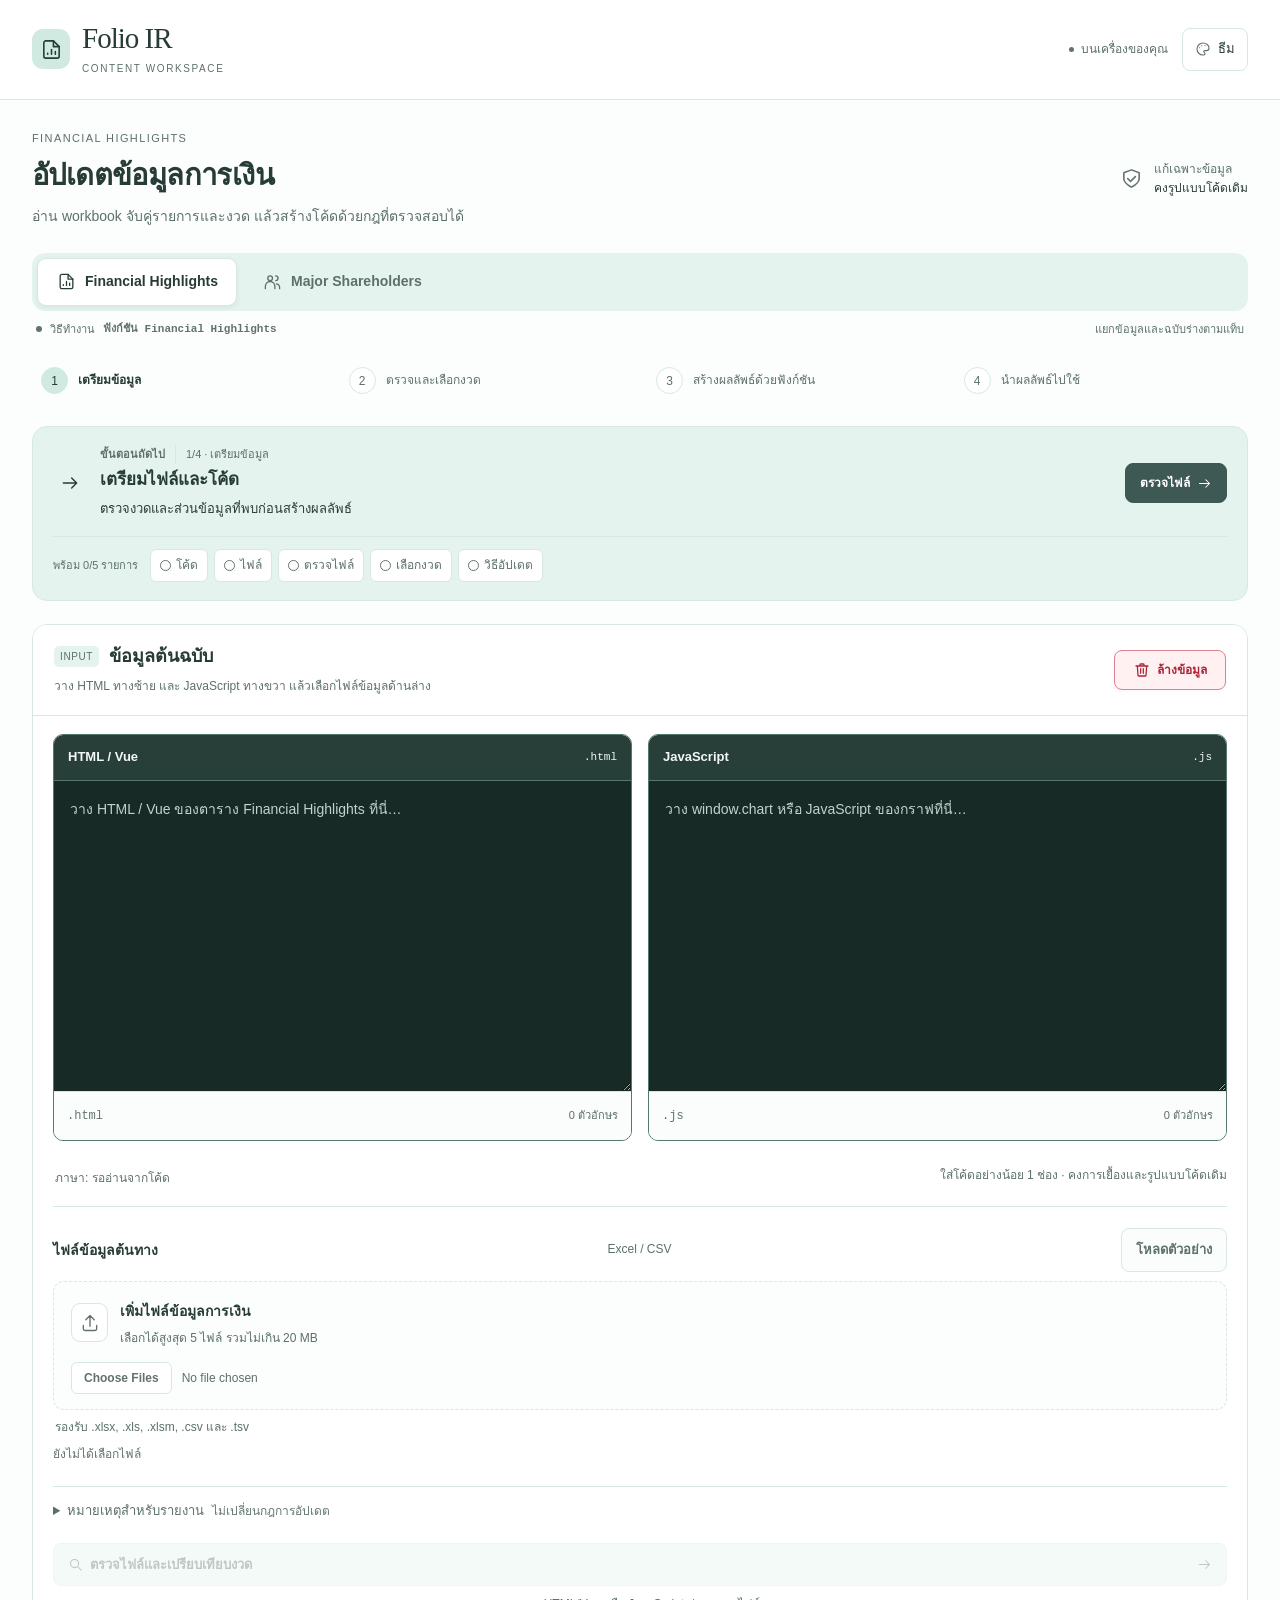
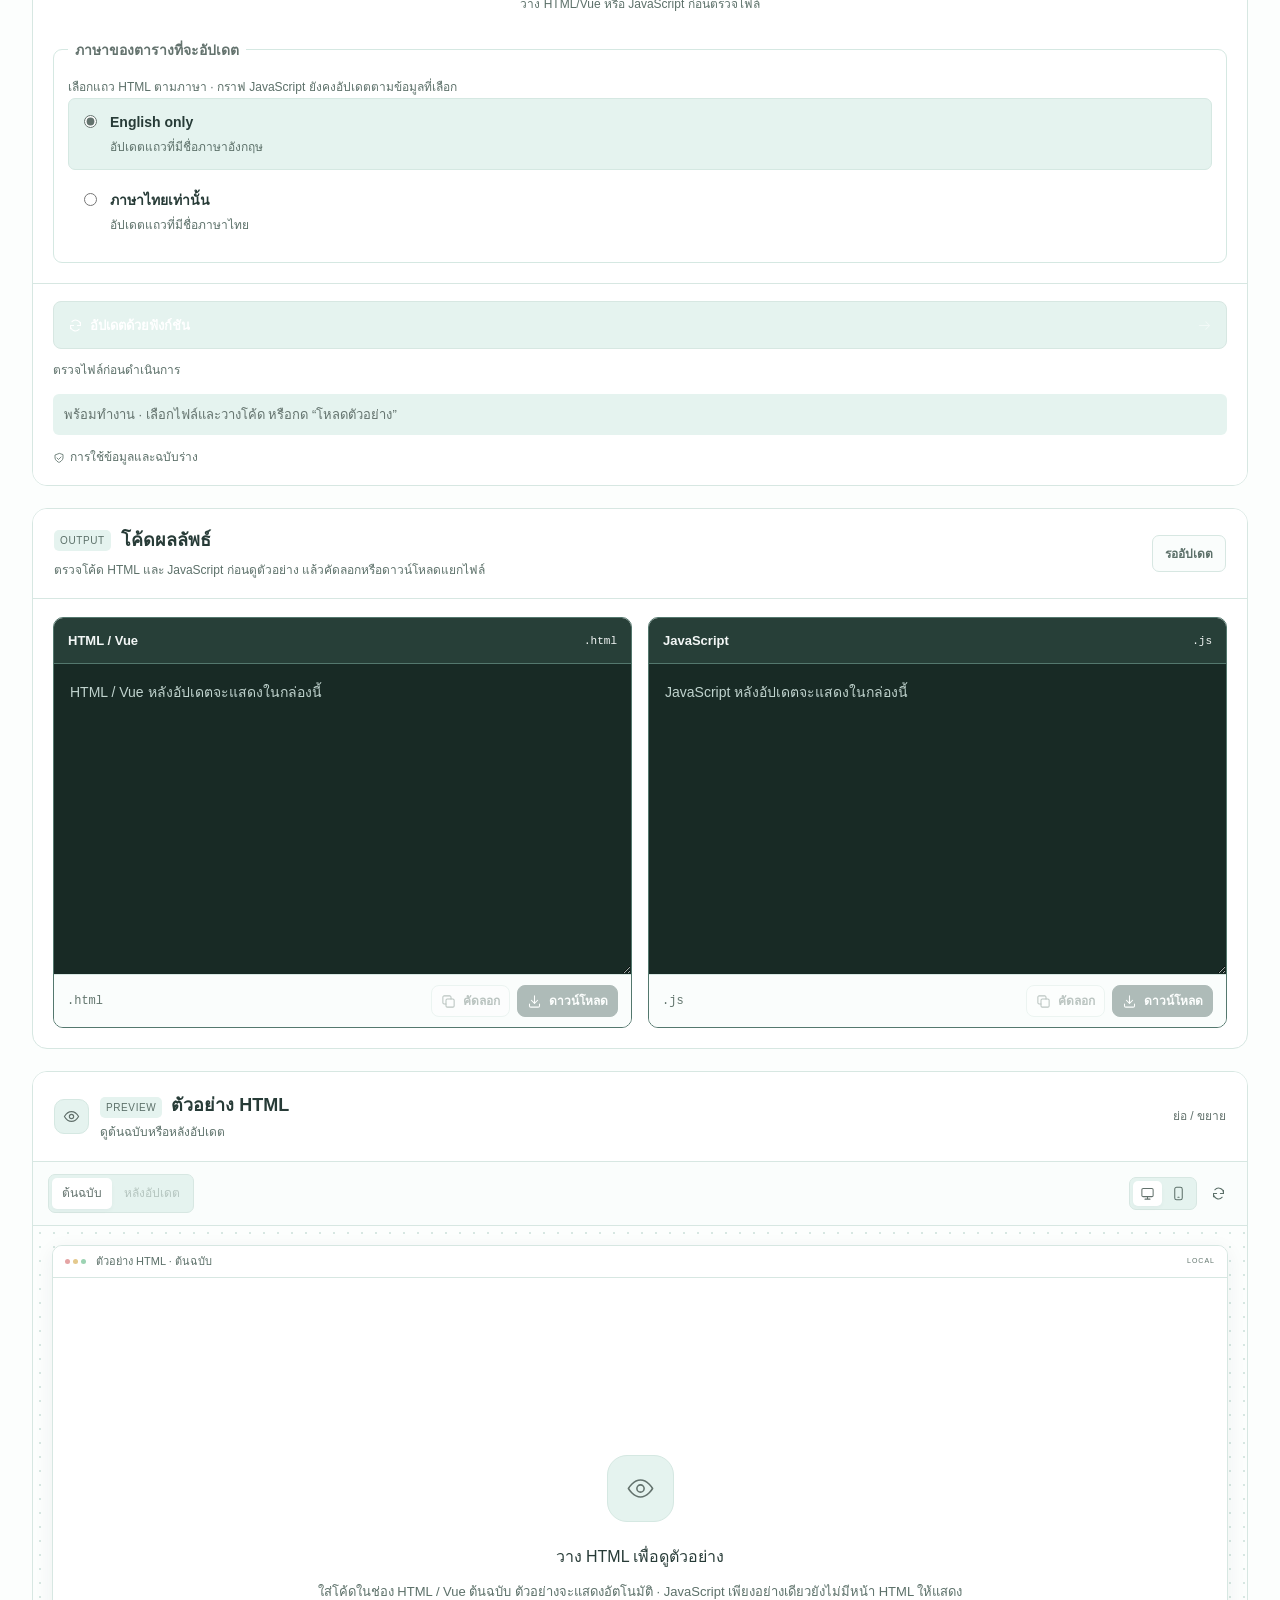
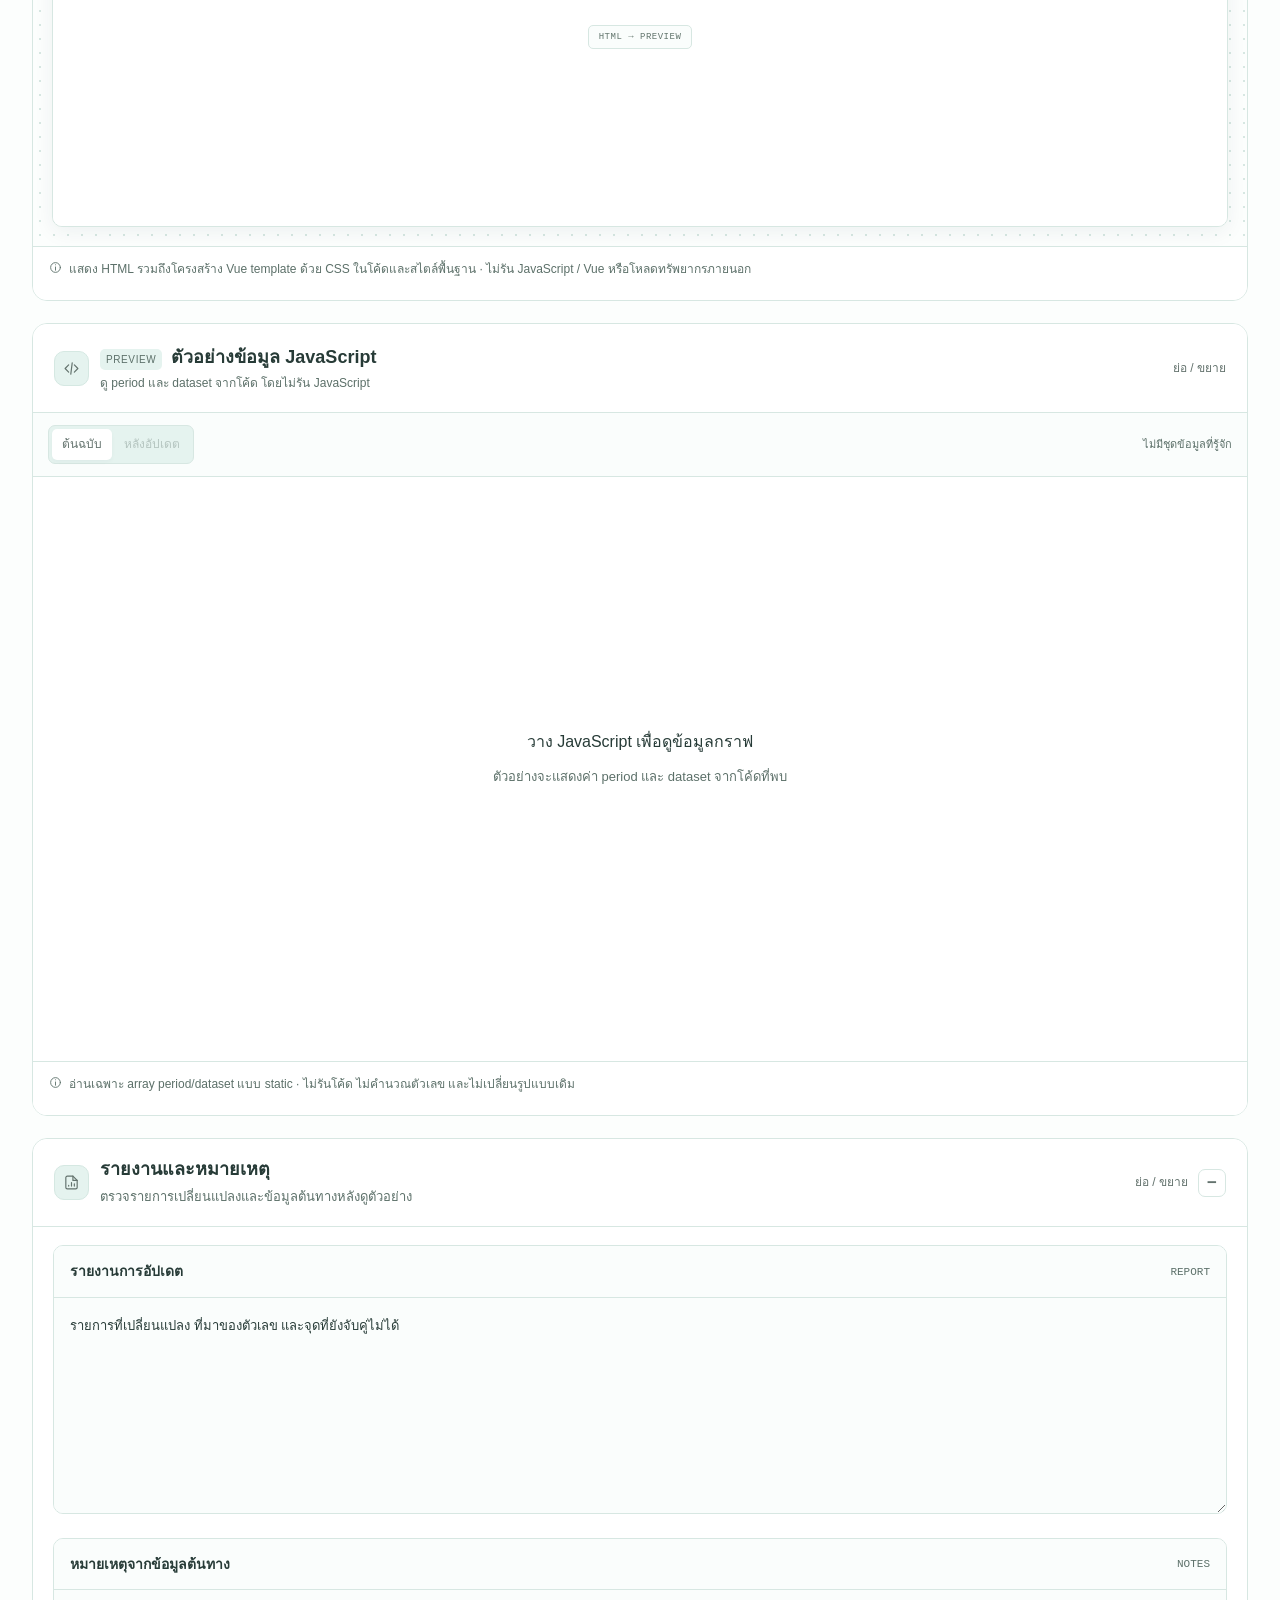
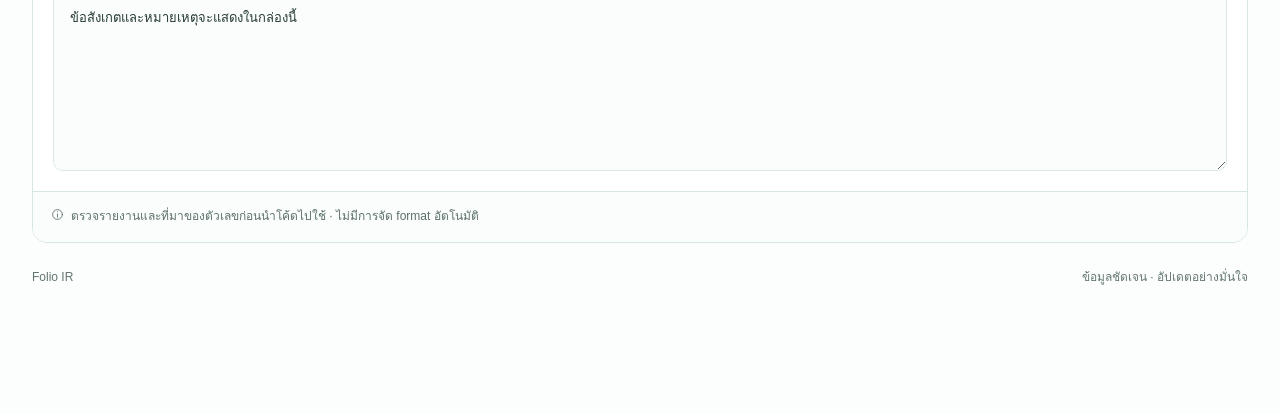
==== index.html @ 90f03eef "Replace major shareholder AI flow with browser functions" ====
<!doctype html>
<html lang="th" data-workflow="financial-highlights">
<head>
  <meta charset="utf-8">
  <meta name="viewport" content="width=device-width, initial-scale=1">
  <meta name="theme-color" content="#14283f">
  <meta name="description" content="อัปเดตตารางและกราฟ Financial Highlights จากไฟล์ข้อมูลต้นทาง">
  <title>Folio IR Web</title>
  <link rel="stylesheet" href="styles.css?v=result-status-4">
</head>
<body>
  <svg class="svg-library" xmlns="http://www.w3.org/2000/svg" aria-hidden="true"><defs>
    <symbol id="i-file" viewBox="0 0 24 24"><path d="M14 3H6a2 2 0 0 0-2 2v14a2 2 0 0 0 2 2h12a2 2 0 0 0 2-2V9Z"/><path d="M14 3v6h6M8 16v1m4-5v5m4-3v3"/></symbol>
    <symbol id="i-grid" viewBox="0 0 24 24"><rect x="3" y="3" width="7" height="7" rx="2"/><rect x="14" y="3" width="7" height="7" rx="2"/><rect x="3" y="14" width="7" height="7" rx="2"/><rect x="14" y="14" width="7" height="7" rx="2"/></symbol>
    <symbol id="i-upload" viewBox="0 0 24 24"><path d="M12 16V3m-5 5 5-5 5 5M4 15v4a2 2 0 0 0 2 2h12a2 2 0 0 0 2-2v-4"/></symbol>
    <symbol id="i-code" viewBox="0 0 24 24"><path d="m8 7-5 5 5 5m8-10 5 5-5 5m-3-13-2 16"/></symbol>
    <symbol id="i-arrow" viewBox="0 0 24 24"><path d="M4 12h16m-6-6 6 6-6 6"/></symbol>
    <symbol id="i-refresh" viewBox="0 0 24 24"><path d="M20 7v5h-5M4 17v-5h5"/><path d="M6.1 6.1A8 8 0 0 1 20 12M4 12a8 8 0 0 0 13.9 5.9"/></symbol>
    <symbol id="i-check" viewBox="0 0 24 24"><path d="m5 12 4 4L19 6"/></symbol>
    <symbol id="i-copy" viewBox="0 0 24 24"><rect x="8" y="8" width="13" height="13" rx="2"/><path d="M16 8V5a2 2 0 0 0-2-2H5a2 2 0 0 0-2 2v9a2 2 0 0 0 2 2h3"/></symbol>
    <symbol id="i-download" viewBox="0 0 24 24"><path d="M12 3v12m-5-5 5 5 5-5M4 16v3a2 2 0 0 0 2 2h12a2 2 0 0 0 2-2v-3"/></symbol>
    <symbol id="i-shield" viewBox="0 0 24 24"><path d="M12 3 4 6v6c0 5 8 9 8 9s8-4 8-9V6Z"/><path d="m8 12 3 3 5-5"/></symbol>
    <symbol id="i-search" viewBox="0 0 24 24"><circle cx="10.5" cy="10.5" r="6.5"/><path d="m16 16 5 5"/></symbol>
    <symbol id="i-info" viewBox="0 0 24 24"><circle cx="12" cy="12" r="9"/><path d="M12 11v6m0-10v.1"/></symbol>
  <symbol id="i-eye" viewBox="0 0 24 24"><path d="M2 12s4-7 10-7 10 7 10 7-4 7-10 7S2 12 2 12Z"/><circle cx="12" cy="12" r="3"/></symbol><symbol id="i-palette" viewBox="0 0 24 24"><path d="M12 3a9 9 0 1 0 0 18h1a2 2 0 0 0 1-3.7 1.5 1.5 0 0 1 1-2.8h2a4 4 0 0 0 4-4C21 6.4 17 3 12 3Z"/><path d="M7 10h.01M10 7h.01M15 7h.01"/></symbol><symbol id="i-monitor" viewBox="0 0 24 24"><rect x="3" y="4" width="18" height="13" rx="2"/><path d="M8 21h8m-4-4v4"/></symbol><symbol id="i-phone" viewBox="0 0 24 24"><rect x="6" y="2" width="12" height="20" rx="3"/><path d="M11 18h2"/></symbol><symbol id="i-trash" viewBox="0 0 24 24"><path d="M3 6h18M9 6V4a1 1 0 0 1 1-1h4a1 1 0 0 1 1 1v2M5 6l1 14a1 1 0 0 0 1 1h10a1 1 0 0 0 1-1l1-14M10 10v7m4-7v7"/></symbol><symbol id="i-shareholders" viewBox="0 0 24 24"><circle cx="9" cy="8" r="3"/><path d="M3 21v-3a6 6 0 0 1 12 0v3M16 5a3 3 0 0 1 0 6M17 15a5 5 0 0 1 4 5v1"/></symbol></defs></svg>
  <div class="app-shell">

    <div class="main-shell">
      <header class="topbar"><div class="topbar-start"><a class="folio-wordmark" href="#workspace"><span class="studio-brand-icon"><svg class="icon"><use href="#i-file"/></svg></span><span>Folio IR<small>CONTENT WORKSPACE</small></span></a><div class="breadcrumb">พื้นที่ทำงาน<svg class="icon"><use href="#i-arrow"/></svg><strong id="workspace-name">Financial Highlights</strong></div></div><div class="topbar-actions"><span class="workspace-badge"><span class="tiny-dot"></span>บนเครื่องของคุณ</span><details class="theme-menu" id="theme-menu">
  <summary><svg class="icon"><use href="#i-palette"/></svg><span>ธีม</span></summary>
  <div class="theme-popover" aria-label="ปรับหน้าตา Soft Studio">
    <div class="theme-heading"><div><strong>ปรับหน้าตา</strong><small>Soft Studio · เห็นผลทันที</small></div><button type="button" id="theme-close" aria-label="ปิดเมนูธีม">×</button></div>
    <div class="theme-settings-nav" role="tablist" aria-label="ส่วนการตั้งค่า">
      <button type="button" role="tab" id="theme-tab-screen" data-settings-tab="screen" aria-controls="theme-panel-screen" aria-selected="true">สีหน้าจอ</button>
      <button type="button" role="tab" id="theme-tab-code" data-settings-tab="code" aria-controls="theme-panel-code" aria-selected="false">ช่องโค้ด</button>
      <button type="button" role="tab" id="theme-tab-type" data-settings-tab="type" aria-controls="theme-panel-type" aria-selected="false">ตัวอักษร</button>
    </div>
    <section id="theme-panel-screen" role="tabpanel" aria-labelledby="theme-tab-screen" data-settings-panel="screen">
      <div class="theme-setting-label"><strong>ชุดสีพาสเทล</strong><span id="theme-current-color">มิ้นต์</span></div>
      <div class="theme-presets" role="group" aria-label="ชุดสีพาสเทล 12 แบบ">
        <button type="button" data-theme-preset="peach" aria-label="สีพีช" aria-pressed="false" style="--swatch:#efd5c6"><span></span><small>พีช</small></button>
        <button type="button" data-theme-preset="rose-pastel" aria-label="สีโรส" aria-pressed="false" style="--swatch:#efd3df"><span></span><small>โรส</small></button>
        <button type="button" data-theme-preset="mint" aria-label="สีมิ้นต์" aria-pressed="true" style="--swatch:#c6e5dc"><span></span><small>มิ้นต์</small></button>
        <button type="button" data-theme-preset="sky" aria-label="สีสกาย" aria-pressed="false" style="--swatch:#cde3f4"><span></span><small>สกาย</small></button>
        <button type="button" data-theme-preset="lavender" aria-label="สีลาเวนเดอร์" aria-pressed="false" style="--swatch:#dcd7f2"><span></span><small>ลาเวนเดอร์</small></button>
        <button type="button" data-theme-preset="sage" aria-label="สีเซจ" aria-pressed="false" style="--swatch:#dce5cb"><span></span><small>เซจ</small></button>
        <button type="button" data-theme-preset="butter" aria-label="สีบัตเตอร์" aria-pressed="false" style="--swatch:#f4e7b9"><span></span><small>บัตเตอร์</small></button>
        <button type="button" data-theme-preset="apricot" aria-label="สีแอปริคอต" aria-pressed="false" style="--swatch:#f5d8b9"><span></span><small>แอปริคอต</small></button>
        <button type="button" data-theme-preset="lilac" aria-label="สีไลแลค" aria-pressed="false" style="--swatch:#e6d3eb"><span></span><small>ไลแลค</small></button>
        <button type="button" data-theme-preset="aqua" aria-label="สีอควา" aria-pressed="false" style="--swatch:#c7e6e7"><span></span><small>อควา</small></button>
        <button type="button" data-theme-preset="sand" aria-label="สีแซนด์" aria-pressed="false" style="--swatch:#e7ddcb"><span></span><small>แซนด์</small></button>
        <button type="button" data-theme-preset="periwinkle" aria-label="สีเพอริวิงเคิล" aria-pressed="false" style="--swatch:#d2dbf5"><span></span><small>เพอริวิงเคิล</small></button>
      </div>
      <details class="theme-custom"><summary>กำหนดสีเอง</summary><label class="custom-color" for="theme-color"><span>เลือกสี<small id="theme-color-label">#C6E5DC</small></span><input id="theme-color" type="color" value="#c6e5dc"></label></details>
      <div class="theme-setting-label"><strong>ความสว่าง</strong></div><div class="appearance-options" role="group" aria-label="ความสว่างหน้าจอ"><button type="button" data-appearance="light" aria-pressed="true">สว่าง</button><button type="button" data-appearance="dark" aria-pressed="false">มืด</button><button type="button" data-appearance="system" aria-pressed="false">ตามเครื่อง</button></div>
      <label class="theme-setting-label" for="theme-intensity"><strong>ความเข้มสี</strong><output id="theme-intensity-value">50%</output></label><input id="theme-intensity" class="theme-range" type="range" min="0" max="100" step="5" value="50"><div class="theme-range-labels"><span>นุ่มนวล</span><span>ชัดเจน</span></div>
      <label class="theme-toggle"><span><strong>แยกสีแต่ละแท็บ</strong><small>Financial Highlights / Major Shareholders</small></span><input id="theme-separate" type="checkbox"></label>
    </section>
    <section id="theme-panel-code" role="tabpanel" aria-labelledby="theme-tab-code" data-settings-panel="code" hidden>
      <div class="theme-setting-label"><strong>พื้นอ่านโค้ด</strong></div><div class="appearance-options" role="group" aria-label="พื้นอ่านโค้ด"><button type="button" data-editor-appearance="ink" aria-pressed="true">โทนเข้ม</button><button type="button" data-editor-appearance="paper" aria-pressed="false">โทนอ่อน</button></div>
      <label class="theme-toggle"><span><strong>ใช้สีเดียวกับธีมหน้าจอ</strong><small>พื้น หัวกล่อง และตัวอักษรโค้ด</small></span><input id="theme-follow-color" type="checkbox" checked></label>
      <div class="theme-setting-label"><strong>ตัวอย่างช่องโค้ด</strong></div><pre class="theme-code-sample"><span class="theme-code-tag">&lt;section</span> class=<span class="theme-code-string">"section"</span><span class="theme-code-tag">&gt;</span>
  ข้อมูลที่ต้องการอัปเดต
<span class="theme-code-tag">&lt;/section&gt;</span></pre><p class="theme-hint">สีเปลี่ยนตามธีม โดยคงโค้ดและการเยื้องเดิม</p>
    </section>
    <section id="theme-panel-type" role="tabpanel" aria-labelledby="theme-tab-type" data-settings-panel="type" hidden>
      <label class="theme-setting-label" for="theme-ui-size"><strong>ข้อความทั่วไป</strong><output id="theme-ui-size-value">16 px</output></label><input id="theme-ui-size" class="theme-range" type="range" min="14" max="20" value="16" step="1"><p class="theme-text-sample">ข้อมูลชัดเจน อ่านสบาย</p>
      <label class="theme-setting-label" for="theme-code-size"><strong>ตัวอักษรโค้ด</strong><output id="theme-code-size-value">14 px</output></label><input id="theme-code-size" class="theme-range" type="range" min="12" max="20" value="14" step="1"><pre class="theme-code-sample">window.chart = {
  majorShareholders: {}
};</pre><p class="theme-hint">แยกขนาดตัวอักษรของหน้าจอกับช่องโค้ด</p>
    </section>
    <div class="theme-settings-footer"><span><svg class="icon"><use href="#i-check"/></svg>จดจำการตั้งค่า</span><button type="button" id="theme-reset">คืนค่าเริ่มต้น</button></div>
  </div>
</details></div></header>
      <main id="workspace">
        <section class="hero"><div><div class="eyebrow" id="hero-eyebrow">FINANCIAL HIGHLIGHTS</div><h1><span id="hero-title">อัปเดตข้อมูลการเงิน</span><span class="title-dot">.</span></h1><p id="hero-description">เปลี่ยนไฟล์ข้อมูลให้เป็นตารางและกราฟที่อัปเดต พร้อมตรวจสอบที่มาได้</p></div><div class="hero-note"><svg class="icon"><use href="#i-shield"/></svg><span>แก้เฉพาะข้อมูล<strong>คงรูปแบบโค้ดเดิม</strong></span></div></section>
        <div class="workspace-switcher"><div class="workspace-tabs" role="tablist" aria-label="ประเภทงานอัปเดต"><button type="button" role="tab" id="tab-financial" data-workflow-tab="financial-highlights" aria-controls="workspace-panel" aria-selected="true"><span class="tab-symbol"><svg class="icon"><use href="#i-file"/></svg></span><span><strong>Financial Highlights</strong><small>ตารางและกราฟข้อมูลการเงิน</small></span><span class="tab-indicator"></span></button><button type="button" role="tab" id="tab-shareholders" data-workflow-tab="major-shareholders" aria-controls="workspace-panel" aria-selected="false" tabindex="-1"><span class="tab-symbol"><svg class="icon"><use href="#i-shareholders"/></svg></span><span><strong>Major Shareholders</strong><small>ภาพรวม รายชื่อ และกราฟผู้ถือหุ้น</small></span><span class="tab-indicator"></span></button></div><div class="workspace-context"><span><span class="tiny-dot"></span>วิธีทำงาน <strong id="active-skill">ฟังก์ชันในเบราว์เซอร์</strong></span><span>แยกข้อมูลและฉบับร่างตามแท็บ</span></div><p id="tab-lock-help" class="hint" hidden>รอให้การตรวจไฟล์หรืองานอัปเดตเสร็จก่อนสลับแท็บ</p></div>
        <div id="workspace-panel" role="tabpanel" aria-labelledby="tab-financial">
        <ol class="steps" aria-label="ขั้นตอน"><li class="active" data-step="1" aria-current="step"><button type="button" class="step-button" data-step-jump="1" data-rail-label="เตรียม" aria-label="เตรียมข้อมูล"><span class="step-number">1</span><span><strong>เตรียมข้อมูล</strong><small>ไฟล์ต้นทางและโค้ดเดิม</small></span></button></li><li data-step="2"><button type="button" class="step-button" data-step-jump="2" data-rail-label="ตรวจ" aria-label="ตรวจไฟล์และเลือกข้อมูล"><span class="step-number">2</span><span><strong id="step-inspect-title">ตรวจและเลือกงวด</strong><small id="step-inspect-detail">กำหนดข้อมูลที่จะแสดง</small></span></button></li><li data-step="3"><button type="button" class="step-button" data-step-jump="3" data-rail-label="อัปเดต" aria-label="สร้างผลลัพธ์ด้วยฟังก์ชัน"><span class="step-number">3</span><span><strong>สร้างผลลัพธ์ด้วยฟังก์ชัน</strong><small id="step-update-detail">เลือกเพิ่มหรือแทนที่</small></span></button></li><li data-step="4"><button type="button" class="step-button" data-step-jump="4" data-rail-label="ส่งออก" aria-label="ตรวจทานและส่งออก"><span class="step-number">4</span><span><strong>นำผลลัพธ์ไปใช้</strong><small>ตรวจทานและส่งออก</small></span></button></li></ol>
        <section class="workflow-guide" id="workflow-guide" aria-labelledby="guide-title" data-kind="normal"><div class="guide-main"><span class="guide-symbol"><svg class="icon"><use id="guide-symbol-use" href="#i-arrow"/></svg></span><div class="guide-copy"><div class="guide-eyebrow">ขั้นตอนถัดไป<span id="guide-phase">เตรียมข้อมูล</span></div><h2 id="guide-title" aria-live="polite" aria-atomic="true">กำลังเตรียมพื้นที่ทำงาน…</h2><p id="guide-detail">ตรวจการเชื่อมต่อและข้อมูลที่คุณเตรียมไว้</p></div><div class="guide-actions"><button type="button" class="btn primary" id="guide-action" disabled><span data-action-text>กำลังตรวจสอบ…</span><svg class="icon"><use href="#i-arrow"/></svg></button><button type="button" class="btn secondary" id="guide-secondary" hidden></button></div></div><div class="guide-readiness"><span id="guide-ready-count">รายการที่ต้องเตรียม</span><div class="guide-checks" aria-label="ความพร้อมของงาน"><button type="button" data-guide-check="code"><span class="check-indicator"></span><span data-check-text>โค้ด</span></button><button type="button" data-guide-check="files"><span class="check-indicator"></span><span data-check-text>ไฟล์</span></button><button type="button" data-guide-check="inspection"><span class="check-indicator"></span><span data-check-text>ตรวจไฟล์</span></button><button type="button" data-guide-check="periods"><span class="check-indicator"></span><span data-check-text>เลือกงวด</span></button><button type="button" data-guide-check="mode"><span class="check-indicator"></span><span data-check-text>วิธีอัปเดต</span></button></div></div><p id="guide-feedback" class="guide-feedback" role="status" hidden></p></section>
        <div class="layout">
          <section class="card input-card" aria-labelledby="input-title"><div class="card-head"><div class="card-heading"><span class="section-icon"><svg class="icon"><use href="#i-upload"/></svg></span><div><span class="section-kicker">INPUT</span><h2 id="input-title">ข้อมูลต้นฉบับ</h2><p>วาง HTML ทางซ้าย และ JavaScript ทางขวา แล้วเลือกไฟล์ข้อมูลด้านล่าง</p></div></div><button type="button" class="btn danger-button" id="clear" title="ล้างโค้ด ไฟล์ที่เลือก และผลลัพธ์ในหน้านี้"><svg class="icon"><use href="#i-trash"/></svg>ล้างข้อมูล</button></div><div class="card-body">
            <div class="source-editors code-pair">
            <section class="field code-field output-box source-code-box" aria-labelledby="html-input-title"><div class="output-box-heading"><label for="html-code" id="html-input-title">HTML / Vue</label><span>.html</span></div><div class="editor-box"><textarea id="html-code" aria-label="HTML / Vue ต้นฉบับ" spellcheck="false" wrap="off" placeholder="วาง HTML / Vue ของตาราง Financial Highlights ที่นี่…"></textarea><div class="editor-footer"><span class="output-format">.html</span><span><span id="html-char-count">0</span> ตัวอักษร</span></div></div></section>
            <section class="field code-field output-box source-code-box" aria-labelledby="js-input-title"><div class="output-box-heading"><label for="javascript-code" id="js-input-title">JavaScript</label><span>.js</span></div><div class="editor-box"><textarea id="javascript-code" aria-label="JavaScript ต้นฉบับ" spellcheck="false" wrap="off" placeholder="วาง window.chart หรือ JavaScript ของกราฟที่นี่…"></textarea><div class="editor-footer"><span class="output-format">.js</span><span><span id="javascript-char-count">0</span> ตัวอักษร</span></div></div></section>
            </div><div class="source-language-summary"><span class="hint language-hint" id="language-detected" role="status" aria-live="polite">ภาษา: รออ่านจากโค้ด</span><span class="hint">ใส่โค้ดอย่างน้อย 1 ช่อง · คงการเยื้องและรูปแบบโค้ดเดิม</span></div>
            <div class="field" id="source-files-field"><div class="field-heading"><label for="files">ไฟล์ข้อมูลต้นทาง</label><span class="field-tag">Excel / CSV</span></div><div class="upload"><div class="upload-title"><span class="upload-icon"><svg class="icon"><use href="#i-upload"/></svg></span><div><strong id="upload-title">เพิ่มไฟล์ข้อมูลการเงิน</strong><span class="hint">เลือกได้สูงสุด 5 ไฟล์ รวมไม่เกิน 20 MB</span></div></div><input id="files" type="file" multiple accept=".xlsx,.xls,.xlsm,.csv,.tsv"><div id="file-list" class="file-list" aria-live="polite"></div></div><span class="hint file-types">รองรับ .xlsx, .xls, .xlsm, .csv และ .tsv</span><span id="files-feedback" class="hint files-feedback" role="status"></span></div>
            <details class="optional-field"><summary>หมายเหตุสำหรับรายงาน<span>ไม่เปลี่ยนกฎการอัปเดต</span></summary><label class="sr-only" for="request">รายละเอียดเพิ่มเติม</label><textarea id="request" rows="2" maxlength="4000" placeholder="เช่น อัปเดตเฉพาะตาราง หรือใช้ข้อมูลไตรมาสล่าสุด"></textarea></details>
            <section class="shareholder-scope" id="shareholder-scope" aria-label="ส่วนข้อมูลผู้ถือหุ้น" hidden><div><strong>ข้อมูลที่ตรวจจากไฟล์</strong><span>อัปเดตเฉพาะส่วนที่มีในโค้ด โดยใช้แหล่งข้อมูลตามสกิล</span></div><ol><li><b>01</b><span><strong>Overview</strong><small>วันที่ สิทธิ และภาพรวม</small></span></li><li><b>02</b><span><strong>Free float</strong><small>ผู้ถือหุ้นรายย่อย</small></span></li><li><b>03</b><span><strong>Graph</strong><small>ข้อมูลกราฟจากไฟล์</small></span></li><li><b>04</b><span><strong>Shareholder list</strong><small>รายชื่อในตาราง</small></span></li></ol><p>รักษา EN / TH, scrollspy-item และสีกราฟเดิม · ตรวจยอดกราฟรวม 100% และรายงานค่าที่ไม่ตรง</p></section>
            <div class="inspect-section" id="inspect-section"><button class="btn inspect-button" id="inspect-files" disabled><svg class="icon"><use href="#i-search"/></svg><span id="inspect-button-label">ตรวจไฟล์และเปรียบเทียบงวด</span><svg class="icon button-arrow"><use href="#i-arrow"/></svg></button><span class="hint inspect-hint" id="inspect-help">ตรวจข้อมูลในเครื่องก่อนเลือกงวดที่ต้องการแสดง</span><div id="inspection-report" class="inspection" aria-live="polite" hidden></div></div>
            <fieldset class="mode-field" id="display-selection" disabled hidden><legend>เลือกงวดและจัดลำดับผลลัพธ์</legend><span class="hint">กดงวดด้านบนเพื่อเพิ่มลงรายการด้านล่าง แล้วจัดลำดับตามต้องการ ลำดับด้านล่างจะใช้กับทั้งตารางและกราฟเมื่อกดอัปเดต</span><div class="period-actions"><button type="button" class="btn secondary" id="add-all-periods">เพิ่มทุกงวด ↓</button><button type="button" class="btn secondary" id="add-source-periods">เพิ่มงวดในไฟล์ ↓</button><button type="button" class="btn secondary" id="add-existing-periods">เพิ่มงวดในโค้ดเดิม ↓</button></div><section class="period-picker-section" aria-labelledby="period-options-label"><strong id="period-options-label">งวดที่เลือกเพิ่มได้</strong><div class="period-options" id="period-options"></div></section><section class="period-selected-section" aria-labelledby="period-selected-label"><div class="period-selected-heading"><strong id="period-selected-label">ลำดับงวดในผลลัพธ์</strong><button type="button" class="btn secondary" id="clear-selected-periods" disabled>ล้างรายการ</button></div><ol class="period-selected" id="period-selected" aria-label="งวดที่เลือกเรียงตามลำดับผลลัพธ์"></ol><p id="period-empty">ยังไม่มีงวดในรายการด้านล่าง</p><p id="period-selection-summary" role="status" aria-live="polite"></p></section></fieldset>
            <fieldset class="mode-field" id="update-language" disabled><legend>ภาษาของตารางที่จะอัปเดต</legend><span class="hint">เลือกแถว HTML ตามภาษา · กราฟ JavaScript ยังคงอัปเดตตามข้อมูลที่เลือก</span><label class="mode-choice" for="language-en"><input type="radio" id="language-en" name="target-language" value="en" checked><span><strong>English only</strong><small>อัปเดตแถวที่มีชื่อภาษาอังกฤษ</small></span></label><label class="mode-choice" for="language-th"><input type="radio" id="language-th" name="target-language" value="th"><span><strong>ภาษาไทยเท่านั้น</strong><small>อัปเดตแถวที่มีชื่อภาษาไทย</small></span></label></fieldset>
            <fieldset class="mode-field" id="update-mode" disabled hidden><legend>วิธีอัปเดตข้อมูล</legend><label class="mode-choice" for="mode-add"><input type="radio" id="mode-add" name="update-mode" value="add"><span><strong>เพิ่มและอัปเดตข้อมูล</strong><small>เพิ่มงวดใหม่ และใช้ตัวเลขจากไฟล์ทับงวดที่เลือกซึ่งมีอยู่แล้ว</small></span></label><label class="mode-choice" for="mode-replace"><input type="radio" id="mode-replace" name="update-mode" value="replace"><span><strong>แทนที่ข้อมูลเดิม</strong><small>ใช้ตัวเลขจากไฟล์ในงวดที่เลือก และเก็บค่าของงวดที่มีเฉพาะในโค้ดเดิม</small></span></label></fieldset>
          </div><div class="input-footer"><div class="actions"><button class="btn primary run-button" id="run-update" disabled><svg class="icon"><use href="#i-refresh"/></svg>อัปเดตด้วยฟังก์ชัน<svg class="icon button-arrow"><use href="#i-arrow"/></svg></button><button class="btn secondary" id="cancel-update" hidden>ยกเลิกงาน</button></div><p id="run-help" class="run-help">เตรียมโค้ดและไฟล์ แล้วทำตามขั้นตอนถัดไป</p><div id="status" class="status" role="status" aria-live="polite"></div><details class="privacy"><summary><svg class="icon"><use href="#i-shield"/></svg>การใช้ข้อมูลและฉบับร่าง</summary><p>ไม่ใช้ AI หรือ API: workbook และโค้ดจะถูกอ่านและประมวลผลในเบราว์เซอร์นี้เท่านั้น โค้ดต้นฉบับจะเก็บเป็นฉบับร่างในเบราว์เซอร์ ส่วนไฟล์ข้อมูลต้องเลือกใหม่เมื่อเปิดหน้าอีกครั้ง</p></details></div></section>
          <section class="card result-card" aria-labelledby="result-title"><div class="card-head"><div class="card-heading"><span class="section-icon mint-icon"><svg class="icon"><use href="#i-code"/></svg></span><div><span class="section-kicker">OUTPUT</span><h2 id="result-title">โค้ดผลลัพธ์</h2><p>ตรวจโค้ด HTML และ JavaScript ก่อนดูตัวอย่าง แล้วคัดลอกหรือดาวน์โหลดแยกไฟล์</p></div></div><div class="result-status-actions" role="group" aria-label="สถานะการอัปเดต"><button type="button" class="result-badge" id="result-badge" data-state="empty" aria-live="polite" title="คลิกเพื่อดูรายงานการอัปเดต" disabled>รออัปเดต</button><button type="button" class="result-badge" id="result-error-badge" data-state="warning" aria-live="polite" title="คลิกเพื่อไปยังจุดที่พบ error" hidden disabled></button></div></div><div class="result-fields"><section class="output-box" aria-labelledby="html-result-label"><div class="output-box-heading"><label for="html-result" id="html-result-label">HTML / Vue</label><span>.html</span></div><textarea id="html-result" aria-label="HTML / Vue ที่อัปเดตแล้ว" class="result-code" readonly spellcheck="false" wrap="off" placeholder="HTML / Vue หลังอัปเดตจะแสดงในกล่องนี้"></textarea><div class="output-actions"><span class="output-format">.html</span><button class="btn secondary copy-result" data-target="html-result" disabled><svg class="icon"><use href="#i-copy"/></svg>คัดลอก</button><button class="btn primary download-result" data-target="html-result" data-name="updated-ir-page.html" disabled><svg class="icon"><use href="#i-download"/></svg>ดาวน์โหลด</button></div></section><section class="output-box" aria-labelledby="javascript-result-label"><div class="output-box-heading"><label for="javascript-result" id="javascript-result-label">JavaScript</label><span>.js</span></div><textarea id="javascript-result" aria-label="JavaScript ที่อัปเดตแล้ว" class="result-code" readonly spellcheck="false" wrap="off" placeholder="JavaScript หลังอัปเดตจะแสดงในกล่องนี้"></textarea><div class="output-actions"><span class="output-format">.js</span><button class="btn secondary copy-result" data-target="javascript-result" disabled><svg class="icon"><use href="#i-copy"/></svg>คัดลอก</button><button class="btn primary download-result" data-target="javascript-result" data-name="updated-ir-chart.js" disabled><svg class="icon"><use href="#i-download"/></svg>ดาวน์โหลด</button></div></section></div></section>
        <details class="card preview-card layout-wide" open><summary class="card-head"><span class="card-heading"><span class="section-icon mint-icon"><svg class="icon"><use href="#i-eye"/></svg></span><span class="preview-card-title"><span class="section-kicker">PREVIEW</span>ตัวอย่าง HTML<small>ดูต้นฉบับหรือหลังอัปเดต</small></span></span><span class="preview-disclosure">ย่อ / ขยาย</span></summary><div id="output-preview-panel"><div class="preview-toolbar"><div class="preview-source" role="group" aria-label="โค้ดที่ใช้แสดงตัวอย่าง"><button type="button" data-preview-source="original" aria-pressed="true">ต้นฉบับ</button><button type="button" data-preview-source="result" aria-pressed="false" disabled>หลังอัปเดต</button></div><div class="preview-tools"><div class="preview-size" role="group" aria-label="ขนาดหน้าจอตัวอย่าง"><button type="button" data-preview-width="desktop" aria-label="จอกว้าง" title="จอกว้าง" aria-pressed="true"><svg class="icon"><use href="#i-monitor"/></svg></button><button type="button" data-preview-width="mobile" aria-label="มือถือ 390 พิกเซล" title="มือถือ 390 พิกเซล" aria-pressed="false"><svg class="icon"><use href="#i-phone"/></svg></button></div><button type="button" class="preview-refresh" id="refresh-preview" aria-label="รีเฟรชตัวอย่าง" title="รีเฟรชตัวอย่าง"><svg class="icon"><use href="#i-refresh"/></svg></button></div></div><div class="preview-stage" id="preview-stage" data-width="desktop"><div class="preview-browser"><div class="preview-browser-bar"><span class="browser-dots"><i></i><i></i><i></i></span><span id="preview-document-name">ตัวอย่าง HTML · ต้นฉบับ</span><span class="preview-local">LOCAL</span></div><iframe id="html-preview" title="ตัวอย่าง HTML" sandbox="" referrerpolicy="no-referrer" hidden></iframe><div class="preview-empty" id="preview-empty"><span class="preview-empty-icon"><svg class="icon"><use href="#i-eye"/></svg></span><strong>เห็นหน้าตาเว็บก่อนนำไปใช้</strong><p>วาง HTML ในช่องโค้ดต้นฉบับ<br>ตัวอย่างจะแสดงที่นี่โดยอัตโนมัติ</p><span class="preview-empty-label">HTML → PREVIEW</span></div></div></div><div class="preview-caption"><svg class="icon"><use href="#i-info"/></svg><span>แสดง HTML รวมถึงโครงสร้าง Vue template ด้วย CSS ในโค้ดและสไตล์พื้นฐาน · ไม่รัน JavaScript / Vue หรือโหลดทรัพยากรภายนอก</span></div></div></details>
          <details class="card preview-card js-preview-card layout-wide" open><summary class="card-head"><span class="card-heading"><span class="section-icon mint-icon"><svg class="icon"><use href="#i-code"/></svg></span><span class="preview-card-title"><span class="section-kicker">PREVIEW</span>ตัวอย่างข้อมูล JavaScript<small>ดู period และ dataset จากโค้ด โดยไม่รัน JavaScript</small></span></span><span class="preview-disclosure">ย่อ / ขยาย</span></summary><div class="js-preview-panel"><div class="preview-toolbar"><div class="preview-source" role="group" aria-label="โค้ดที่ใช้แสดงตัวอย่าง JavaScript"><button type="button" data-js-preview-source="original" aria-pressed="true">ต้นฉบับ</button><button type="button" data-js-preview-source="result" aria-pressed="false" disabled>หลังอัปเดต</button></div><span id="js-preview-count" class="js-preview-count"></span></div><div id="js-preview-content" class="js-preview-content"><div class="preview-empty js-preview-empty"><strong>วาง JavaScript เพื่อดูข้อมูลกราฟ</strong><p>ตัวอย่างจะแสดงค่า period และ dataset จากโค้ดที่พบ</p></div></div><div class="preview-caption"><svg class="icon"><use href="#i-info"/></svg><span>อ่านเฉพาะ array period/dataset แบบ static · ไม่รันโค้ด ไม่คำนวณตัวเลข และไม่เปลี่ยนรูปแบบเดิม</span></div></div></details>
          <details class="card report-card layout-wide report-collapsible" aria-labelledby="report-section-title" open><summary class="card-head report-card-summary"><div class="card-heading"><span class="section-icon mint-icon"><svg class="icon"><use href="#i-file"/></svg></span><div><h2 id="report-section-title">รายงานและหมายเหตุ</h2><p>ตรวจรายการเปลี่ยนแปลงและข้อมูลต้นทางหลังดูตัวอย่าง</p></div></div><span class="report-disclosure-toggle"><span>ย่อ / ขยาย</span><span class="report-disclosure-symbol" aria-hidden="true"></span></span></summary><div class="result-fields"><section class="output-box" aria-labelledby="report-result-label"><div class="output-box-heading"><label for="report-result" id="report-result-label">รายงานการอัปเดต</label><span>REPORT</span></div><textarea id="report-result" class="result-code prose-result" readonly spellcheck="false" placeholder="รายการที่เปลี่ยนแปลง ที่มาของตัวเลข และจุดที่ยังจับคู่ไม่ได้"></textarea></section><section class="output-box" aria-labelledby="notes-result-label"><div class="output-box-heading"><label for="notes-result" id="notes-result-label">หมายเหตุจากข้อมูลต้นทาง</label><span>NOTES</span></div><textarea id="notes-result" class="result-code prose-result" readonly spellcheck="false" placeholder="ข้อสังเกตและหมายเหตุจะแสดงในกล่องนี้"></textarea></section></div><section id="code-issue-panel" class="code-issue-panel" hidden aria-labelledby="code-issue-title"><div class="code-issue-heading"><span class="code-issue-alert-icon" aria-hidden="true">!</span><div><h3 id="code-issue-title">พบจุดที่ต้องตรวจสอบ <span id="code-issue-count"></span></h3><p>เลือกไฟล์และรายการ เพื่อดูตำแหน่งที่ไฮไลต์ในโค้ด</p></div></div><div id="code-issue-tabs" class="code-issue-tabs" role="tablist" aria-label="ประเภทโค้ดที่ต้องตรวจ"></div><div id="code-issue-workspace" class="code-issue-workspace"><div id="code-issue-list" class="code-issue-list" role="list" aria-label="รายการที่จับคู่ไม่ได้"></div><section class="code-issue-editor" aria-label="ตำแหน่งโค้ดที่ต้องตรวจ"><div class="code-issue-editor-head"><strong id="code-issue-location">เลือกจุดที่ต้องตรวจ</strong><span id="code-issue-language" class="code-issue-file-badge"></span></div><p id="code-issue-message" class="code-issue-message" aria-live="polite"></p><pre id="code-issue-snippet" class="code-issue-snippet"><code></code></pre></section></div></section><div class="result-tip"><svg class="icon"><use href="#i-info"/></svg><span>ตรวจรายงานและที่มาของตัวเลขก่อนนำโค้ดไปใช้ · ไม่มีการจัด format อัตโนมัติ</span></div></details>
        </div><footer class="foot"><span>Folio IR</span><span>ข้อมูลชัดเจน · อัปเดตอย่างมั่นใจ</span></footer>
        </div>
      </main>
    </div>
  </div>
  <aside class="workflow-dock" id="workflow-dock" aria-label="ขั้นตอนถัดไป" hidden><div><small>ขั้นตอนถัดไป</small><strong id="dock-title">เตรียมข้อมูล</strong></div><button type="button" class="btn primary" id="dock-action"><span data-action-text>ดำเนินการต่อ</span><svg class="icon"><use href="#i-arrow"/></svg></button></aside>
  <script src="appearance.js" defer></script>
  <script src="preview.js?v=js-data-preview-1" defer></script>
  <script src="workspaces.js" defer></script>
  <script src="xlsx.full.min.js" defer></script>
  <script src="engine.js?v=major-shareholders-functions-1" defer></script>

  <script src="app.js?v=major-shareholders-functions-1" defer></script>
</body>
</html>
---- styles.css ----
:root {
  color-scheme:light; --ink:#182c42; --muted:#758694; --faint:#96a4af; --line:#e4eaf0;
  --paper:#f4f7fa; --surface:#fff; --surface-soft:#f8fafc; --surface-hover:#edf2f6;
  --brand:#14283f; --brand-hover:#203d57; --brand-ink:#fff; --accent:#208566;
  --accent-bright:#6de0bd; --accent-soft:#edf8f3; --accent-line:#cce8db; --sidebar:#14283f;
  --code-bg:#102236; --code-bar:#14283f; --shadow:0 8px 32px #1c354507;
  --mono:Consolas,"SFMono-Regular",monospace;
}
:root[data-appearance=dark] {
  color-scheme:dark; --ink:#e1e9f1; --muted:#97a9b9; --faint:#738697; --line:#2a3c4d;
  --paper:#101b29; --surface:#192839; --surface-soft:#1d2e40; --surface-hover:#263b50;
  --shadow:0 8px 30px #00000018;
}
*{box-sizing:border-box}html{scroll-behavior:smooth}body{margin:0;background:var(--paper);color:var(--ink);font:14px/1.65 "Segoe UI",Tahoma,sans-serif}button,input,textarea{font:inherit}button{cursor:pointer}a{color:inherit}button:disabled{cursor:not-allowed;opacity:.4}button,a,input,textarea,summary{outline-offset:4px}button:focus-visible,a:focus-visible,summary:focus-visible{outline:3px solid var(--accent)}.icon{width:20px;height:20px;flex-shrink:0;fill:none;stroke:currentColor;stroke-width:1.65;stroke-linecap:round;stroke-linejoin:round}.svg-library{position:absolute;width:0;height:0;overflow:hidden}.sr-only{position:absolute;width:1px;height:1px;padding:0;margin:-1px;overflow:hidden;clip:rect(0,0,0,0);white-space:nowrap;border:0}[hidden]{display:none!important}
.app-shell{display:flex;min-height:100vh}.sidebar{width:204px;flex-shrink:0;background:var(--sidebar);color:#fff;padding:31px 18px 24px;position:fixed;inset:0 auto 0 0;display:flex;flex-direction:column;z-index:20}.brand{display:flex;align-items:center;gap:10px;font-size:20px;font-weight:650;line-height:1.25;text-decoration:none;letter-spacing:-.5px}.brand-icon{width:39px;height:43px;display:grid;place-items:center;border-radius:12px;background:#ffffff0a;color:var(--accent-bright);border:1px solid #ffffff0b}.brand-icon .icon{width:26px;height:26px}.brand-sub{display:block;font-size:10px;font-weight:400;letter-spacing:.3px;color:#b0becc;margin-top:5px}.nav-caption{font-size:9px;letter-spacing:1.8px;color:#8194a9;font-weight:650;margin:48px 12px 13px}.nav-item{display:flex;gap:11px;align-items:center;padding:12px;border-radius:9px;text-decoration:none;font-size:12px;white-space:nowrap}.nav-item.current{background:#ffffff0a;border:1px solid #ffffff0a;color:var(--accent-bright)}.nav-item .icon{width:17px;height:17px}.nav-dot{margin-left:auto;width:5px;height:5px;border-radius:50%;background:var(--accent-bright)}.sidebar-guide{margin:65px 11px 30px}.guide-symbol{display:grid;place-items:center;border:1px solid #ffffff16;border-radius:12px;width:42px;height:42px;color:var(--accent-bright);margin-bottom:24px}.sidebar-guide h2{font-size:23px;font-weight:500;letter-spacing:-.6px;line-height:1.6;margin:0 0 14px}.sidebar-guide p{font-size:12px;line-height:1.95;color:#8ea2b6;margin:0}.guide-rule{display:block;width:25px;height:2px;background:var(--accent-bright);opacity:.5;margin:28px 0 20px}.sidebar-guide small{font-size:8px;color:#8296a9;letter-spacing:1px}.sidebar-footer{display:flex;align-items:center;gap:9px;font-size:10px;color:#9cb0c1;margin-top:auto;padding:16px 11px 0;border-top:1px solid #ffffff10}.tiny-dot{width:6px;height:6px;border-radius:50%;display:inline-block;background:var(--accent-bright);flex-shrink:0}.main-shell{margin-left:204px;min-width:0;flex:1}.topbar{height:73px;padding:0 34px;display:flex;align-items:center;justify-content:space-between;gap:16px;border-bottom:1px solid var(--line);background:var(--surface)}.breadcrumb{display:flex;align-items:center;gap:12px;font-size:11px;color:var(--muted)}.breadcrumb .icon{width:12px;height:12px;color:var(--faint)}.breadcrumb strong{color:var(--ink);font-weight:500}.topbar-actions{display:flex;align-items:center;gap:22px}.workspace-badge{font-size:10px;display:flex;gap:7px;align-items:center;color:var(--muted);white-space:nowrap}.workspace-badge .tiny-dot{background:var(--accent);width:5px;height:5px}
main{max-width:1590px;margin:auto;padding:32px 34px 20px}.main-shell{background:radial-gradient(ellipse at 90% 0%,var(--accent-soft),transparent 45%)}.hero{display:flex;align-items:center;justify-content:space-between;margin-bottom:24px;gap:24px}.eyebrow{font-size:9px;letter-spacing:2px;font-weight:700;color:var(--accent);margin-bottom:6px}.hero h1{font-size:32px;letter-spacing:-1.2px;line-height:1.45;font-weight:650;margin:0 0 8px}.title-dot{color:var(--accent);margin-left:3px}.hero p{color:var(--muted);font-size:13px;margin:0}.hero-note{display:flex;gap:11px;align-items:center;font-size:10px;line-height:1.6;color:var(--muted);border:1px solid var(--accent-line);background:var(--surface);border-radius:10px;padding:10px 14px}.hero-note .icon{width:27px;height:27px;color:var(--accent)}.hero-note strong{display:block;font-size:12px;color:var(--ink);font-weight:500}
.connection{display:flex;align-items:center;gap:13px;background:var(--surface);border:1px solid var(--line);padding:14px 18px;border-radius:12px;margin-bottom:23px;box-shadow:var(--shadow)}.connection-symbol{width:35px;height:35px;border-radius:10px;background:#b38b2012;color:#ae8036;display:grid;place-items:center;flex-shrink:0}.connection-symbol .icon{width:17px;height:17px}.connection[data-ready=true] .connection-symbol{background:var(--accent-soft);color:var(--accent)}.connection-content{flex:1;min-width:0}.connection-heading{display:flex;gap:10px;align-items:center}.connection-heading strong{font-size:12px;font-weight:600}.connection-badge{font-size:9px;font-weight:500;color:#a88743;background:#b38b2010;padding:1px 7px;border-radius:4px;white-space:nowrap}.connection[data-ready=true] .connection-badge{background:var(--accent-soft);color:var(--accent)}.connection p{margin:2px 0 0;font-size:10px;color:var(--muted);overflow-wrap:anywhere}.connection a{color:var(--accent)}.connection code{font:10px var(--mono)}.connection-actions{display:flex;gap:6px;flex-wrap:wrap;justify-content:flex-end}.connection .btn{padding:7px 11px;font-size:10px}.connection .btn .icon{width:13px;height:13px}
.steps{display:grid;grid-template-columns:repeat(4,minmax(0,1fr));list-style:none;padding:15px 18px;margin:0 0 24px;gap:12px;border:1px solid var(--line);background:var(--surface);border-radius:12px}.steps li{display:flex;gap:10px;align-items:center;position:relative;padding:0 9px 0 0;color:var(--faint)}.step-number{width:30px;height:30px;border:1px solid var(--line);border-radius:9px;background:var(--surface-soft);display:grid;place-items:center;flex-shrink:0;font:11px "Segoe UI",sans-serif}.steps strong{display:block;font-size:11px;font-weight:600}.steps small{display:block;font-size:9px;color:var(--faint);margin-top:1px}.steps li.active{color:var(--ink)}.steps li.active .step-number{background:var(--brand);color:var(--brand-ink);border-color:var(--brand)}.steps li.done .step-number{color:var(--accent);border-color:var(--accent-line);background:var(--accent-soft)}.steps li.done strong{color:var(--accent)}
.layout{display:grid;grid-template-columns:minmax(0,1fr) minmax(0,1.13fr);gap:22px;align-items:start}.card{background:var(--surface);border:1px solid var(--line);border-radius:16px;overflow:hidden;box-shadow:var(--shadow)}.card-head{display:flex;align-items:center;justify-content:space-between;gap:12px;padding:21px 22px;border-bottom:1px solid var(--line)}.card-heading{display:flex;align-items:center;gap:11px}.section-icon{display:grid;place-items:center;width:35px;height:35px;border-radius:10px;background:var(--surface-soft);color:var(--muted);border:1px solid var(--line)}.section-icon .icon{width:17px;height:17px}.mint-icon{background:var(--accent-soft);color:var(--accent);border-color:var(--accent-line)}.card-head h2{font-size:15px;font-weight:650;line-height:1.4;margin:0}.card-head p{font-size:11px;color:var(--muted);margin:3px 0 0}.card-body{padding:22px}.field{margin-bottom:23px}.field:last-child{margin-bottom:0}.field-heading{display:flex;align-items:center;justify-content:space-between;gap:10px;margin-bottom:9px}label{font-size:12px;font-weight:600;display:block}.field-tag{font-size:10px;color:var(--faint)}.hint{font-size:11px;line-height:1.65;color:var(--muted);display:block;margin-top:5px}.upload{background:var(--accent-soft);border:1px dashed var(--accent-line);border-radius:11px;padding:18px 16px 13px}.upload-title{display:flex;align-items:center;gap:12px;margin-bottom:13px}.upload-icon{width:37px;height:39px;border-radius:9px;display:grid;place-items:center;background:var(--surface);color:var(--accent);border:1px solid var(--accent-line)}.upload-title strong{font-size:12px;font-weight:600;color:var(--ink)}.upload .hint{font-size:10px;margin:2px 0 0;color:var(--muted)}input[type=file]{display:block;width:100%;min-width:0;font-size:10px;color:var(--muted);cursor:pointer}input[type=file]::file-selector-button{background:var(--surface);color:var(--accent);padding:6px 11px;border:1px solid var(--accent-line);border-radius:6px;font:600 10px "Segoe UI",Tahoma,sans-serif;cursor:pointer;margin-right:10px}input[type=file]:disabled{cursor:not-allowed}input[type=file]:disabled::file-selector-button{opacity:.4;cursor:not-allowed}.file-types{font-size:10px;margin:6px 0 0 2px}.file-list{display:grid;gap:5px}.file-list:not(:empty){margin-top:12px}.file{display:flex;align-items:center;justify-content:space-between;gap:10px;padding:7px 9px;border-radius:5px;background:var(--surface);color:var(--accent);font-size:10px}.file span{overflow-wrap:anywhere;min-width:0}.file em{font-size:9px;font-style:normal;white-space:nowrap;opacity:.75}.editor-box{border:1px solid var(--line);border-radius:10px;overflow:hidden}.tab-list{display:flex;gap:0;min-width:0}.tab-list button{display:flex;align-items:center;justify-content:center;gap:5px;border:0;background:none;color:var(--muted);font-size:11px;font-weight:500;position:relative;padding:12px 15px;white-space:nowrap}.tab-list button[aria-selected=true]{color:var(--accent)}.tab-list button[aria-selected=true]:after{content:"";position:absolute;bottom:0;left:15px;right:15px;height:2px;background:var(--accent);border-radius:2px}.input-tabs{background:var(--surface-soft);border-bottom:1px solid var(--line)}.input-tabs button{padding:10px 15px}.input-tabs button[aria-selected=true]{background:var(--surface)}.editor-box textarea{width:100%;min-height:225px;display:block;resize:vertical;border:0;padding:16px;background:var(--surface);color:var(--ink);font:11px/1.8 var(--mono);outline:none}.editor-box textarea::placeholder{color:var(--faint);font:11px/1.8 "Segoe UI",Tahoma,sans-serif}.editor-box:focus-within{border-color:var(--accent);box-shadow:0 0 0 3px var(--accent-soft)}.editor-footer{display:flex;justify-content:space-between;padding:7px 12px;background:var(--surface-soft);border-top:1px solid var(--line);font-size:10px;color:var(--faint)}.language-hint{font-size:10px;line-height:1.7;margin:8px 2px 0}.optional-field{font-size:12px;border-top:1px solid var(--line);padding-top:13px;margin-top:-4px}.optional-field summary{cursor:pointer;color:var(--muted);font-weight:500}.optional-field summary span{margin-left:8px;font-size:10px;color:var(--faint)}.optional-field textarea{display:block;width:100%;border:1px solid var(--line);background:var(--surface-soft);border-radius:7px;padding:10px;resize:vertical;margin-top:10px;min-height:75px;color:var(--ink);font:12px/1.8 "Segoe UI",Tahoma,sans-serif}
.inspect-section{margin-top:20px}.btn{display:inline-flex;align-items:center;justify-content:center;gap:7px;padding:10px 14px;border:1px solid transparent;border-radius:8px;font-size:12px;font-weight:600;line-height:1.5;transition:background .15s,border-color .15s}.btn .icon{width:15px;height:15px}.primary{background:var(--brand);color:var(--brand-ink);border-color:var(--brand)}.primary:hover:not(:disabled){background:var(--brand-hover);border-color:var(--brand-hover)}.secondary{background:var(--surface-soft);color:var(--muted);border-color:var(--line)}.secondary:hover:not(:disabled){background:var(--surface-hover)}.text-button{background:none;padding:4px 0;color:var(--muted);font-size:11px;white-space:nowrap}.text-button:hover:not(:disabled){color:var(--accent)}.inspect-button{border-color:var(--accent-line);color:var(--accent);background:var(--accent-soft);width:100%;justify-content:flex-start;padding:11px 14px}.inspect-button:hover:not(:disabled){border-color:var(--accent)}.button-arrow{margin-left:auto}.inspect-hint{text-align:center;margin-top:7px;font-size:10px}.input-footer{border-top:1px solid var(--line);background:var(--surface-soft);padding:18px 22px}.actions{display:flex;gap:8px;flex-wrap:wrap}.run-button{flex:1;text-align:left;justify-content:flex-start;padding:12px 15px}.run-button:disabled{background:var(--surface-hover);color:var(--faint);border-color:var(--line);opacity:1}.run-button:disabled .button-arrow{opacity:.5}.status{font-size:11px;color:var(--accent);line-height:1.8;overflow-wrap:anywhere}.status:not(:empty){margin-top:12px;padding:9px 11px;background:var(--accent-soft);border-radius:6px}.status[data-kind=error]{color:#cd6670;background:#d34b5810}.status[data-kind=warning]{color:#b28a37;background:#bd952716}.status[data-kind=success]{color:var(--accent);background:var(--accent-soft)}.privacy{font-size:10px;color:var(--muted);margin-top:12px}.privacy summary{cursor:pointer;display:flex;align-items:center;gap:5px;width:fit-content}.privacy .icon{width:12px;height:12px}.privacy p{font-size:11px;line-height:1.8;margin:8px 0 0}
.result-card{position:sticky;top:22px}.result-badge{padding:3px 8px;border:1px solid var(--line);color:var(--muted);border-radius:5px;font-size:10px;white-space:nowrap}.result-card[data-state=complete] .result-badge{background:var(--accent-soft);color:var(--accent);border-color:var(--accent-line)}.result-card[data-state=busy] .result-badge{color:var(--accent);background:var(--accent-soft);border-color:var(--accent-line)}.result-tabs{padding:0 9px;border-bottom:1px solid var(--line);background:var(--surface)}.result-tabs button{flex:1;padding:14px 6px;font-size:11px}.result-tabs .icon{width:14px;height:14px}.result-tabs button[aria-selected=true]:after{left:9px;right:9px}.output-editor{position:relative;background:var(--code-bg)}.output-toolbar{height:42px;padding:0 18px;display:flex;align-items:center;justify-content:space-between;gap:10px;font:9px var(--mono);background:var(--code-bar);border-bottom:1px solid #ffffff07;color:#8c9fb1}.output-toolbar>span:first-child{display:flex;align-items:center;gap:7px}.output-toolbar>span:last-child{font-size:8px;letter-spacing:.6px;color:#748a9d}.code-dot{width:5px;height:5px;border-radius:50%;background:var(--accent-bright)}.result-code{display:block;width:100%;height:477px;min-height:230px;resize:vertical;background:var(--code-bg);color:#d0dfe5;border:0;padding:20px;font:11px/1.85 var(--mono);outline-offset:-4px;tab-size:2;color-scheme:dark}.prose-result{font:12px/1.9 "Segoe UI",Tahoma,sans-serif}.output-actions{min-height:65px;display:flex;align-items:center;gap:8px;padding:13px 17px;background:var(--surface);border-top:1px solid var(--line)}.output-actions .btn{font-size:11px;padding:8px 11px}.output-format{font:10px var(--mono);color:var(--faint);margin-right:auto}.output-actions .secondary{background:var(--surface)}.report-caption{height:65px;display:flex;align-items:center;background:var(--surface);color:var(--muted);font-size:10px;padding:14px 18px}.result-empty{position:absolute;top:42px;left:0;right:0;height:477px;max-height:calc(100% - 107px);display:flex;align-items:center;justify-content:center;flex-direction:column;pointer-events:none;text-align:center;padding:20px;color:#8da2b5}.empty-icon{width:64px;height:64px;background:#ffffff04;border:1px solid #ffffff0c;border-radius:18px;display:grid;place-items:center;margin-bottom:22px;color:var(--accent-bright)}.empty-icon .icon{width:29px;height:29px;stroke-width:1.3}.result-empty strong{font-size:15px;font-weight:500;color:#c3d0dc}.result-empty p{font-size:11px;line-height:1.95;color:#8a9fb4;margin:9px 0 20px;white-space:pre-line}.empty-tags{display:flex;gap:7px;justify-content:center;flex-wrap:wrap}.empty-tags span{font:9px "Segoe UI",Tahoma,sans-serif;color:#8ca0b3;border:1px solid #ffffff0c;border-radius:4px;padding:4px 9px}.result-tip{display:flex;align-items:flex-start;gap:7px;padding:14px 18px;background:var(--surface-soft);border-top:1px solid var(--line);color:var(--muted);font-size:10px}.result-tip .icon{width:13px;height:13px;margin-top:2px;color:var(--accent)}.result-tip strong{font-weight:500;color:var(--accent)}.foot{display:flex;justify-content:space-between;gap:15px;font-size:9px;color:var(--faint);padding-top:24px}
.preview-toolbar{display:flex;align-items:center;justify-content:space-between;gap:10px;padding:12px 15px;border-bottom:1px solid var(--line);background:var(--surface-soft)}.preview-source,.preview-size{display:flex;gap:2px;padding:3px;background:var(--surface-hover);border:1px solid var(--line);border-radius:7px}.preview-source button,.preview-size button,.preview-refresh{border:0;background:none;border-radius:5px;color:var(--muted);font-size:10px;padding:5px 10px}.preview-source button[aria-pressed=true],.preview-size button[aria-pressed=true]{background:var(--surface);color:var(--accent);box-shadow:0 2px 4px #14283f08}.preview-source button:disabled{opacity:.35}.preview-tools{display:flex;gap:8px;align-items:center}.preview-size button{display:grid;place-items:center;padding:5px 7px}.preview-size .icon,.preview-refresh .icon{width:15px;height:15px}.preview-refresh{display:grid;place-items:center;padding:6px}.preview-refresh:hover{background:var(--surface-hover);color:var(--accent)}.preview-stage{height:500px;background:var(--paper);background-image:radial-gradient(var(--line) .8px,transparent .8px);background-size:14px 14px;overflow:auto;padding:19px;display:flex;justify-content:flex-start;align-items:flex-start}.preview-browser{width:100%;flex-shrink:0;border:1px solid var(--line);background:var(--surface);border-radius:10px;overflow:hidden;box-shadow:0 5px 20px #162b4310;min-height:460px;margin:0 auto}.preview-stage[data-width=mobile] .preview-browser{width:390px;max-width:none;border-radius:18px}.preview-browser-bar{height:32px;display:flex;align-items:center;gap:10px;padding:0 12px;background:var(--surface);border-bottom:1px solid var(--line);color:var(--muted);font-size:9px}.browser-dots{display:flex;gap:3px}.browser-dots i{width:5px;height:5px;border-radius:50%;background:var(--line)}.browser-dots i:first-child{background:#e5a4a4}.browser-dots i:nth-child(2){background:#e4c98d}.browser-dots i:last-child{background:#9cd3b3}.preview-local{margin-left:auto;font-size:7px;letter-spacing:1px;color:var(--faint)}#html-preview{border:0;display:block;width:100%;height:428px;background:#fff;color-scheme:light}.preview-empty{min-height:428px;display:flex;align-items:center;justify-content:center;flex-direction:column;padding:30px 16px;text-align:center;background:var(--surface)}.preview-empty-icon{display:grid;place-items:center;width:67px;height:67px;border-radius:20px;background:var(--accent-soft);color:var(--accent);border:1px solid var(--accent-line);margin-bottom:21px}.preview-empty-icon .icon{width:29px;height:29px;stroke-width:1.3}.preview-empty strong{font-size:15px;font-weight:500;color:var(--ink)}.preview-empty p{font-size:11px;color:var(--muted);margin:9px 0 21px;line-height:1.9}.preview-empty-label{font:9px var(--mono);letter-spacing:.5px;color:var(--faint);background:var(--surface-soft);border:1px solid var(--line);border-radius:5px;padding:6px 10px}.preview-caption{display:flex;align-items:flex-start;gap:7px;padding:12px 16px;font-size:10px;color:var(--muted);background:var(--surface);border-top:1px solid var(--line);min-height:54px;line-height:1.7}.preview-caption .icon{width:13px;height:13px;margin-top:2px;flex-shrink:0}
.theme-menu{position:relative;z-index:40}.theme-menu>summary{display:flex;align-items:center;gap:7px;list-style:none;cursor:pointer;font-size:11px;color:var(--ink);padding:7px 11px;border:1px solid var(--line);border-radius:8px;background:var(--surface)}.theme-menu>summary::-webkit-details-marker{display:none}.theme-menu>summary .icon{width:16px;height:16px;color:var(--accent)}.theme-menu[open]>summary{border-color:var(--accent-line);background:var(--accent-soft)}.theme-popover{position:absolute;right:0;top:calc(100% + 12px);width:294px;background:var(--surface);border:1px solid var(--line);border-radius:15px;padding:19px;box-shadow:0 12px 45px #0e263029}.theme-heading{display:flex;align-items:center;justify-content:space-between;gap:8px}.theme-heading strong{font-size:13px;font-weight:650}.theme-heading button{border:0;background:none;color:var(--muted);padding:0;font-size:10px}.theme-heading button:hover{color:var(--accent)}.theme-popover>p{font-size:11px;color:var(--muted);margin:4px 0 17px}.theme-presets{display:grid;grid-template-columns:repeat(5,1fr);gap:7px;margin-bottom:16px}.theme-presets button{border:0;background:none;padding:0;color:var(--muted);font-size:10px}.theme-presets button>span{display:block;height:29px;border-radius:7px;background:var(--swatch);margin:0 2px 5px;border:3px solid var(--surface);outline:1px solid var(--line)}.theme-presets button[aria-pressed=true]>span{outline:2px solid var(--accent);outline-offset:1px}.theme-presets button small{font-size:9px}.theme-presets button[aria-pressed=true]{color:var(--accent)}.custom-color{display:flex;align-items:center;justify-content:space-between;padding:11px 12px;background:var(--surface-soft);border:1px solid var(--line);border-radius:9px;font-size:11px;margin-bottom:17px}.custom-color small{display:block;color:var(--faint);font:9px var(--mono);margin-top:2px}input[type=color]{appearance:none;-webkit-appearance:none;background:none;padding:0;border:0;cursor:pointer;width:33px;height:33px;overflow:hidden;border-radius:7px}input[type=color]::-webkit-color-swatch-wrapper{padding:0}input[type=color]::-webkit-color-swatch{border:1px solid var(--line);border-radius:7px}.theme-mode-label{font-size:10px;color:var(--muted);display:block;margin-bottom:7px}.appearance-options{display:flex;gap:3px;background:var(--surface-soft);padding:3px;border:1px solid var(--line);border-radius:7px}.appearance-options button{flex:1;font-size:10px;padding:6px;border:0;background:none;border-radius:5px;color:var(--muted)}.appearance-options button[aria-pressed=true]{background:var(--surface);color:var(--accent);box-shadow:0 1px 4px #14283f0b}.theme-saved{font-size:9px;color:var(--faint);display:flex;gap:5px;align-items:center;margin-top:13px}.theme-saved .icon{width:12px;height:12px;color:var(--accent)}
.inspection{margin-top:16px;padding:14px;border:1px solid var(--accent-line);border-radius:8px;background:var(--accent-soft);font-size:11px;color:var(--muted)}.inspection>strong{font-size:12px;color:var(--accent)}.inspection p{margin:6px 0;font-size:10px}.inspection-warning{color:#b28a37!important}.inspection details{margin-top:10px;border-top:1px solid var(--accent-line);padding-top:8px}.inspection summary{cursor:pointer;font-size:10px}.preview-scroll{overflow:auto;margin-top:8px}.preview-scroll table{border-collapse:collapse;white-space:nowrap;font-size:10px}.preview-scroll td,.preview-scroll th{padding:5px 7px;border:1px solid var(--accent-line);text-align:left}.preview-scroll th{background:var(--surface)}.mode-field{min-width:0;border:1px solid var(--accent-line);border-radius:9px;padding:14px;margin:22px 0 0}.mode-field legend{font-size:12px;font-weight:650;padding:0 7px;color:var(--accent)}.mode-field>.hint{margin:0;font-size:11px}.mode-choice{display:flex;gap:10px;align-items:flex-start;padding:11px 10px;cursor:pointer;border:1px solid transparent;border-radius:7px;font-weight:400}.mode-choice+.mode-choice{margin-top:6px}.mode-choice input{margin-top:5px;accent-color:var(--accent)}.mode-choice strong,.mode-choice small{display:block}.mode-choice strong{font-size:12px;font-weight:600;color:var(--ink)}.mode-choice small{font-size:11px;line-height:1.8;color:var(--muted);margin-top:2px}.mode-choice:has(input:checked){background:var(--accent-soft);border-color:var(--accent-line)}.period-options{display:grid;grid-template-columns:repeat(auto-fit,minmax(120px,1fr));gap:7px;margin:12px 0}.period-choice{display:flex;gap:8px;padding:9px;border:1px solid var(--line);border-radius:7px;cursor:pointer;align-items:flex-start;font-weight:400}.period-choice input{accent-color:var(--accent);margin:4px 0 0}.period-choice strong{font-size:12px;font-weight:600}.period-choice small{display:block;font-size:9px;color:var(--muted);margin-top:2px}.period-choice:has(input:checked){background:var(--accent-soft);border-color:var(--accent-line)}.period-actions{display:flex;gap:5px;flex-wrap:wrap;margin-top:12px}.period-actions .btn{font-size:10px;padding:5px 8px}#period-selection-summary{font-size:11px;color:var(--accent);overflow-wrap:anywhere;margin:10px 0 0}
@media(min-width:1700px){main{padding-top:40px}.layout{gap:28px}.card-body{padding:26px}.preview-stage{height:550px}#html-preview,.preview-empty{height:478px}.preview-browser{min-height:510px}.editor-box textarea{min-height:265px}}
@media(max-width:1250px){.sidebar{width:184px;padding:28px 15px 20px}.brand{font-size:18px;gap:9px}.brand-sub{font-size:9px}.brand-icon{width:34px;height:38px}.sidebar-guide{margin:55px 10px 20px}.sidebar-guide h2{font-size:21px}.main-shell{margin-left:184px}main{padding:27px 25px 18px}.topbar{padding:0 25px}.hero h1{font-size:29px}.hero-note{display:none}.steps{gap:8px;padding:14px}.steps li{gap:8px}.steps small{font-size:8px}.layout{gap:16px}.card-head{padding:18px}.card-body{padding:18px}.input-footer{padding:18px}.upload{padding:15px 12px}.result-tabs{padding:0 4px}.result-tabs button{font-size:10px;padding:13px 5px}.preview-toolbar{padding:11px}.preview-source button{padding:5px 8px}.preview-stage{padding:14px}.preview-browser{min-height:470px}#html-preview,.preview-empty{height:438px}.connection p{font-size:10px}.topbar-actions{gap:16px}}
@media(max-width:1080px){.sidebar{width:72px;padding:26px 12px 20px;align-items:center}.brand>span:last-child,.nav-caption,.nav-item .nav-dot,.sidebar-guide,.sidebar-footer{display:none}.brand-icon{width:42px;height:42px}.nav-item{margin-top:39px;width:44px;height:44px;overflow:hidden;gap:20px;padding:12px;flex-shrink:0}.nav-item .icon{width:18px;height:18px}.main-shell{margin-left:72px}.hero h1{font-size:30px}.hero-note{display:flex}.workspace-badge{display:none}}
@media(max-width:850px){.layout{grid-template-columns:1fr}.result-card{position:static}.steps small{display:none}.steps strong{font-size:10px}.step-number{width:27px;height:27px}.hero-note{display:none}.card-body{padding:22px}.card-head{padding:20px 22px}.input-footer{padding:19px 22px}.result-tabs button{font-size:12px}.preview-stage{padding:18px}#html-preview,.preview-empty{height:430px}.preview-browser{min-height:462px}.connection-actions{max-width:160px}.hero p{max-width:440px}.editor-box textarea{min-height:210px}.preview-caption{font-size:11px}}
@media(max-width:560px){.sidebar{display:none}.main-shell{margin-left:0}.topbar{height:59px;padding:0 16px}.breadcrumb{font-size:10px;gap:7px}.breadcrumb>svg{display:none}.breadcrumb{font-size:0}.breadcrumb strong{font-size:11px}.topbar-actions{gap:0}.theme-menu>summary{font-size:10px;padding:6px 9px}.theme-popover{right:0;width:280px}main{padding:23px 15px 18px}.hero{margin-bottom:21px}.eyebrow{font-size:8px}.hero h1{font-size:27px;letter-spacing:-.8px}.hero p{font-size:12px}.connection{padding:12px;gap:10px;flex-wrap:wrap;margin-bottom:19px}.connection-symbol{width:30px;height:30px}.connection-content{flex-basis:calc(100% - 42px)}.connection-actions{max-width:none;margin-left:40px}.connection-heading{gap:7px}.connection-heading strong{font-size:11px}.connection p{font-size:10px}.steps{gap:5px;padding:12px 6px;margin-bottom:18px}.steps li{display:flex;flex-direction:column;align-items:center;gap:7px;padding:0;text-align:center}.steps strong{font-size:9px;font-weight:500}.step-number{width:25px;height:25px;font-size:10px}.card-head{padding:17px}.card-body{padding:18px}.card-head p{font-size:10px}.card-head h2{font-size:14px}.section-icon{width:31px;height:31px}.card-heading{gap:8px}.input-footer{padding:17px}.tab-list button{font-size:11px}.field{margin-bottom:21px}.editor-box textarea{min-height:205px}.result-tabs button{font-size:10px;padding:13px 4px}.result-tabs .icon{width:12px;height:12px}.result-badge{font-size:9px}.foot{font-size:8px;padding-top:20px}.foot>span:last-child{display:none}.output-toolbar{padding:0 14px;font-size:8px}.preview-stage{padding:12px}.preview-toolbar{padding:10px;gap:5px}.preview-source button{padding:5px 7px;font-size:10px}.preview-size button{padding:5px}.preview-tools{gap:3px}.preview-caption{font-size:10px}.preview-browser-bar{font-size:8px;padding:0 10px}.preview-local{font-size:7px}.btn{font-size:11px}}
@media(prefers-reduced-motion:reduce){html{scroll-behavior:auto}.btn{transition:none}}

/* Separate editors and a larger, higher-contrast reading scale. */
:root{--read-scale:1;--muted:#5e7181;--faint:#748592}
:root[data-appearance=dark]{--muted:#b0bfcc;--faint:#94a8b9}
body{font-size:calc(16px * var(--read-scale));line-height:1.75}
.output-column{display:grid;gap:24px;min-width:0}.result-card{position:static}.result-fields{display:grid;gap:24px;padding:22px}
.output-box{border:1px solid var(--line);border-radius:10px;overflow:hidden;min-width:0;background:var(--surface)}
.output-box-heading{display:flex;align-items:center;justify-content:space-between;gap:12px;padding:13px 16px;background:var(--surface-soft);border-bottom:1px solid var(--line)}
.output-box-heading label{margin:0;color:var(--ink);font-size:calc(14px * var(--read-scale));font-weight:650}
.output-box-heading>span{font:calc(11px * var(--read-scale)) var(--mono);color:var(--muted);flex-shrink:0}
.result-code{height:285px;min-height:180px;background:var(--surface);color:var(--ink);font:calc(14px * var(--read-scale))/1.85 var(--mono);padding:16px;tab-size:2;color-scheme:inherit}
.result-code::placeholder{color:var(--muted);font:calc(13px * var(--read-scale))/1.8 "Segoe UI",Tahoma,sans-serif}
.result-code.prose-result{height:195px;font:calc(14px * var(--read-scale))/1.9 "Segoe UI",Tahoma,sans-serif}
#notes-result{height:150px}.output-actions{min-height:64px;background:var(--surface-soft);padding:11px 14px}
.editor-box textarea{min-height:285px;font-size:calc(14px * var(--read-scale));line-height:1.85;tab-size:2;padding:16px}
.editor-box textarea::placeholder{font-size:calc(13px * var(--read-scale));color:var(--muted)}
.editor-footer{font-size:calc(11px * var(--read-scale));color:var(--muted);padding:9px 12px}
.card-head h2{font-size:calc(18px * var(--read-scale))}.card-head p{font-size:calc(13px * var(--read-scale))}
.card-body,.result-fields{padding:22px}.field{margin-bottom:25px}.field-heading label{font-size:calc(14px * var(--read-scale))}.field-tag{font-size:calc(11px * var(--read-scale));color:var(--muted)}
.hint{font-size:calc(12px * var(--read-scale));line-height:1.85}.upload-title strong{font-size:calc(14px * var(--read-scale))}.upload .hint{font-size:calc(12px * var(--read-scale))}.file-types,.language-hint{font-size:calc(11px * var(--read-scale))}
input[type=file]{font-size:calc(12px * var(--read-scale))}input[type=file]::file-selector-button{font-size:calc(12px * var(--read-scale));padding:8px 12px}
.btn,.output-actions .btn{font-size:calc(13px * var(--read-scale))}.btn{padding:11px 14px}.text-button{font-size:calc(12px * var(--read-scale))}.result-badge{font-size:calc(11px * var(--read-scale))}
.upload{padding:18px 16px}.connection-heading strong{font-size:calc(14px * var(--read-scale))}.connection p{font-size:calc(12px * var(--read-scale));line-height:1.8}.connection-badge,.connection .btn{font-size:calc(11px * var(--read-scale))}.connection code{font-size:calc(11px * var(--read-scale))}
.steps strong{font-size:calc(13px * var(--read-scale))}.steps small{font-size:calc(11px * var(--read-scale));color:var(--muted)}.step-number{font-size:12px}.steps{padding:17px}
.hero p{font-size:calc(14px * var(--read-scale))}.eyebrow{font-size:11px}.hero h1{font-size:34px}.hero-note{font-size:12px}.hero-note strong{font-size:14px}
.breadcrumb{font-size:calc(13px * var(--read-scale))}.workspace-badge{font-size:12px}.nav-item{font-size:14px}.nav-caption{font-size:10px}.sidebar-footer{font-size:11px}.sidebar-guide p{font-size:13px}.brand-sub{font-size:11px}
.status{font-size:calc(13px * var(--read-scale))}.privacy{font-size:calc(12px * var(--read-scale))}.privacy p{font-size:calc(12px * var(--read-scale))}.optional-field{font-size:calc(14px * var(--read-scale))}.optional-field summary span{font-size:calc(12px * var(--read-scale))}.optional-field textarea{font-size:calc(14px * var(--read-scale))}
.mode-field legend{font-size:calc(14px * var(--read-scale))}.mode-field>.hint{font-size:calc(12px * var(--read-scale))}.mode-choice strong,.period-choice strong{font-size:calc(14px * var(--read-scale))}.mode-choice small{font-size:calc(12px * var(--read-scale))}.period-choice small{font-size:calc(11px * var(--read-scale))}.period-actions .btn{font-size:calc(12px * var(--read-scale))}#period-selection-summary{font-size:calc(13px * var(--read-scale))}
.inspection{font-size:calc(13px * var(--read-scale))}.inspection>strong{font-size:calc(14px * var(--read-scale))}.inspection p,.inspection summary{font-size:calc(12px * var(--read-scale))}.preview-scroll table{font-size:calc(12px * var(--read-scale))}
.preview-card>summary{list-style:none;cursor:pointer;background:var(--surface)}.preview-card>summary::-webkit-details-marker{display:none}.preview-card:not([open])>summary{border-bottom:0}.preview-card-title{font-size:calc(16px * var(--read-scale));font-weight:650}.preview-card-title small{display:block;font-size:calc(12px * var(--read-scale));font-weight:400;color:var(--muted)}.preview-disclosure{font-size:calc(12px * var(--read-scale));color:var(--accent);white-space:nowrap}
.preview-source button{font-size:calc(12px * var(--read-scale))}.preview-browser-bar{font-size:calc(11px * var(--read-scale))}.preview-caption{font-size:calc(12px * var(--read-scale))}.result-tip{font-size:calc(12px * var(--read-scale));line-height:1.8}.output-format{font-size:calc(12px * var(--read-scale))}.preview-empty strong{font-size:calc(16px * var(--read-scale))}.preview-empty p{font-size:calc(13px * var(--read-scale))}
.theme-menu>summary{font-size:12px}.theme-popover{width:324px;max-height:calc(100vh - 95px);overflow-y:auto}.theme-heading strong{font-size:15px}.theme-heading button{font-size:12px}.theme-popover>p{font-size:13px}.theme-presets button small{font-size:11px}.custom-color{font-size:13px}.custom-color small{font-size:11px}.theme-mode-label{font-size:12px}.appearance-options button{font-size:12px}.theme-saved{font-size:11px}.text-size-options{margin-bottom:16px}.foot{font-size:11px}
@media(max-width:1250px){.hero h1{font-size:31px}.steps{padding:15px 13px;gap:7px}.steps strong{font-size:calc(12px * var(--read-scale))}.steps small{font-size:10px}.steps li{gap:7px}.card-head{padding:20px}.card-head h2{font-size:calc(16px * var(--read-scale))}.card-head p{font-size:calc(12px * var(--read-scale))}.card-body,.result-fields{padding:19px}.field-tag{font-size:calc(10px * var(--read-scale))}.nav-item{font-size:13px}.output-box-heading{padding:12px}.output-box-heading label{font-size:calc(13px * var(--read-scale))}}
@media(max-width:1080px){.nav-item{font-size:0}.steps small{display:none}.breadcrumb{font-size:12px}}
@media(max-width:850px){.steps strong{font-size:calc(11px * var(--read-scale))}.card-head h2{font-size:calc(18px * var(--read-scale))}.card-body,.result-fields{padding:22px}.card-head p{font-size:calc(13px * var(--read-scale))}.output-box-heading label{font-size:calc(14px * var(--read-scale))}}
@media(max-width:560px){.hero h1{font-size:29px}.hero p{font-size:13px}.steps strong{font-size:10px}.steps{padding:13px 6px}.card-head h2{font-size:calc(16px * var(--read-scale))}.card-head p{font-size:calc(12px * var(--read-scale))}.card-body,.result-fields{padding:17px}.breadcrumb{font-size:0}.breadcrumb strong{font-size:12px}.theme-menu>summary{font-size:11px}.theme-popover{width:290px}.result-code,.editor-box textarea{font-size:calc(13px * var(--read-scale))}.result-code.prose-result{font-size:calc(13px * var(--read-scale))}.field-heading{flex-wrap:wrap;gap:3px}.output-actions .btn{font-size:calc(12px * var(--read-scale))}.preview-caption{font-size:11px}.preview-browser-bar{font-size:9px}.preview-source button{font-size:11px}.result-fields{gap:20px}.connection p{font-size:11px}.foot{font-size:10px}}

/* Full-width preview, followed by the report and source notes. */
.layout-wide{grid-column:1 / -1;min-width:0}
.layout>.preview-card,.layout>.report-card{width:100%}
.layout>.preview-card .preview-stage{height:620px}
.layout>.preview-card .preview-browser{min-height:580px}
.layout>.preview-card #html-preview,.layout>.preview-card .preview-empty{height:548px}
.layout>.preview-card .preview-stage[data-width=desktop] .preview-browser{width:100%;max-width:none}
.report-card .result-code.prose-result{height:215px}
.report-card #notes-result{height:165px}
@media(max-width:560px){.layout>.preview-card .preview-stage{height:520px}.layout>.preview-card .preview-browser{min-height:494px}.layout>.preview-card #html-preview,.layout>.preview-card .preview-empty{height:462px}.report-card .result-code.prose-result{height:200px}.report-card #notes-result{height:160px}}

/* Match the two workspace cards without constraining inspection content. */
.layout{grid-template-columns:repeat(2,minmax(0,1fr))}
.layout>.input-card{align-self:stretch;min-width:0}
.layout>.output-column{display:flex;align-self:stretch;min-width:0}
.output-column>.result-card{flex:1;width:100%;min-width:0}
.input-card>.card-head,.result-card>.card-head{min-height:96px}
.input-card .editor-box textarea,.result-card .result-code{height:285px;min-height:180px}
@media(max-width:850px){.layout{grid-template-columns:minmax(0,1fr)}}

/* Use the same editor anatomy for both languages on both sides. */
.input-card .source-code-box{margin-bottom:24px}
.source-code-box .editor-box{border:0;border-radius:0}
.source-code-box .editor-footer{min-height:64px;align-items:center;padding:11px 14px;background:var(--surface-soft)}
.source-code-box .editor-footer .output-format{margin-right:auto}
.source-code-box .editor-footer>span:last-child{font-size:calc(11px * var(--read-scale))}
.source-code-box .output-box-heading,.result-card .output-box-heading{min-height:54px}
.source-language-summary{margin:-10px 0 24px}
@media(max-width:560px){.source-code-box .editor-footer>span:last-child{font-size:calc(10px * var(--read-scale))}}

/* Contextual guidance stays available as the user moves through the page. */
.step-button{display:flex;align-items:center;gap:10px;text-align:left;border:0;padding:0;background:none;color:inherit;width:100%;font:inherit;border-radius:8px;cursor:pointer}
.step-button:hover strong{color:var(--accent)}
.workflow-guide{position:relative;background:var(--surface);border:1px solid var(--accent-line);border-radius:14px;padding:20px 22px;margin:-4px 0 24px;box-shadow:var(--shadow)}
.guide-main{display:flex;align-items:center;gap:14px}.workflow-guide .guide-symbol{width:43px;height:43px;margin:0;flex-shrink:0;border:1px solid var(--accent-line);background:var(--accent-soft);color:var(--accent);border-radius:12px}
.guide-copy{min-width:0;flex:1}.guide-eyebrow{font-size:calc(11px * var(--read-scale));color:var(--accent);font-weight:650;display:flex;gap:10px;align-items:center}.guide-eyebrow>span{font-size:calc(10px * var(--read-scale));font-weight:400;color:var(--muted);padding-left:10px;border-left:1px solid var(--line)}
.guide-copy h2{font-size:calc(18px * var(--read-scale));line-height:1.5;margin:3px 0 4px;color:var(--ink);font-weight:650}.guide-copy p{font-size:calc(12px * var(--read-scale));line-height:1.9;margin:0;color:var(--muted);overflow-wrap:anywhere}
.guide-actions{display:flex;align-items:stretch;gap:7px;flex-direction:column;flex-shrink:0;max-width:245px}.guide-actions .btn{font-size:calc(12px * var(--read-scale));white-space:normal}.guide-actions .secondary{font-size:calc(11px * var(--read-scale));padding:6px 10px}
.guide-readiness{display:flex;gap:12px;align-items:center;flex-wrap:wrap;margin-top:16px;padding-top:13px;border-top:1px solid var(--line)}#guide-ready-count{font-size:calc(11px * var(--read-scale));color:var(--muted);white-space:nowrap}.guide-checks{display:flex;gap:6px;flex-wrap:wrap}.guide-checks button{border:1px solid var(--line);background:var(--surface-soft);color:var(--muted);border-radius:6px;font-size:calc(11px * var(--read-scale));padding:4px 8px;display:flex;align-items:center;gap:5px}.guide-checks button:hover{border-color:var(--accent)}.guide-checks button[data-ready=true]{color:var(--accent);border-color:var(--accent-line);background:var(--accent-soft)}.check-indicator{width:11px;height:11px;border:1px solid var(--faint);border-radius:50%;display:inline-grid;place-items:center;flex-shrink:0}.guide-checks button[data-ready=true] .check-indicator{border-color:var(--accent);background:var(--accent);color:var(--surface)}.guide-checks button[data-ready=true] .check-indicator:after{content:'✓';font-size:8px;line-height:1}
.guide-feedback{font-size:calc(12px * var(--read-scale));line-height:1.8;padding:10px 12px;margin:14px 0 0;background:#d34b5810;color:#bf5662;border:1px solid #d34b5825;border-radius:7px;overflow-wrap:anywhere}.guide-feedback[data-kind=warning]{color:#ac8533;background:#bd952710;border-color:#bd95272b}
.workflow-guide[data-kind=warning] .guide-symbol{background:#bd952712;border-color:#bd952733;color:#b39451}.workflow-guide[data-kind=busy] .guide-symbol .icon{animation:guide-spin 2.2s linear infinite}.workflow-guide[data-kind=success]{border-color:var(--accent)}
.needs-next-action{outline:2px solid var(--accent-line);outline-offset:4px}.files-feedback[data-invalid=true]{color:#bf5662;font-weight:600}.files-feedback:not([data-invalid=true]){color:var(--accent)}
.workflow-dock{position:fixed;left:238px;right:34px;bottom:14px;z-index:35;display:flex;align-items:center;justify-content:space-between;gap:18px;padding:12px 16px;background:var(--surface);border:1px solid var(--accent-line);border-radius:12px;box-shadow:0 5px 30px #00000026}.workflow-dock>div{min-width:0}.workflow-dock small{display:block;font-size:10px;color:var(--accent)}.workflow-dock strong{display:block;font-size:calc(13px * var(--read-scale));line-height:1.6;font-weight:600;color:var(--ink)}.workflow-dock .btn{flex-shrink:0;max-width:245px;font-size:calc(12px * var(--read-scale))}.foot{padding-bottom:102px}
@keyframes guide-spin{to{transform:rotate(360deg)}}
@media(max-width:1250px){.workflow-dock{left:209px;right:25px}.workflow-guide{padding:18px}.guide-main{gap:11px}.guide-actions{max-width:215px}.guide-copy h2{font-size:calc(16px * var(--read-scale))}.step-button{gap:7px}}
@media(max-width:1080px){.workflow-dock{left:97px}.guide-main{flex-wrap:wrap}.guide-copy{flex-basis:calc(100% - 60px)}.guide-actions{margin-left:54px;flex-direction:row;max-width:none;flex-wrap:wrap}.guide-actions .btn{padding:8px 12px}}
@media(max-width:560px){.workflow-guide{padding:15px;margin-bottom:20px}.workflow-guide .guide-symbol{width:34px;height:34px;border-radius:9px}.guide-copy{flex-basis:calc(100% - 47px)}.guide-copy h2{font-size:calc(15px * var(--read-scale))}.guide-copy p{font-size:calc(12px * var(--read-scale))}.guide-actions{margin-left:0;width:100%}.guide-actions>.primary{flex:1}.guide-eyebrow{font-size:10px}.guide-eyebrow>span{font-size:9px}.guide-readiness{gap:9px}.guide-checks{gap:5px}.guide-checks button{font-size:10px;padding:4px 6px}.workflow-dock{left:12px;right:12px;bottom:10px;padding:10px 12px;gap:9px}.workflow-dock strong{font-size:12px}.workflow-dock .btn{font-size:11px;max-width:155px;padding:9px 10px}.step-button{flex-direction:column;text-align:center;gap:7px}}
@media(prefers-reduced-motion:reduce){.workflow-guide[data-kind=busy] .guide-symbol .icon{animation:none}}
.run-help{font-size:calc(12px * var(--read-scale));line-height:1.85;color:var(--muted);margin:10px 0 0}
:root[data-appearance=dark] .guide-feedback:not([data-kind=warning]),:root[data-appearance=dark] .files-feedback[data-invalid=true]{color:#efa3ae}

/* Keep code on a neutral reading surface, separate from the chosen UI color. */
:root{--editor-bg:#edf3fa;--editor-ink:#10283f;--editor-placeholder:#526984;--editor-border:#aebfd1;--editor-head:#e5edf6;--editor-thumb:#879db5;--editor-selection:#bdd6fa;--editor-selection-ink:#0b1c32;--danger-bg:#fff0f1;--danger-ink:#ad2439;--danger-border:#dd8291;--danger-hover:#b8203b;--hover-bg:#d3ebe1;--hover-ink:#0b1727;--hover-line:#208566;--brand-hover-ink:#fff}
:root[data-appearance=dark]{--editor-bg:#081423;--editor-ink:#edf5ff;--editor-placeholder:#acbfd5;--editor-border:#526c89;--editor-head:#21354c;--editor-thumb:#657f9d;--editor-selection:#abc9f5;--editor-selection-ink:#091a30;--danger-bg:#48212c;--danger-ink:#ffc4cc;--danger-border:#b16678;--danger-hover:#c32f4e}
.input-card .editor-box textarea,.result-card .result-code{background:var(--editor-bg);color:var(--editor-ink);-webkit-text-fill-color:var(--editor-ink);caret-color:var(--editor-ink);font-weight:400;scrollbar-color:var(--editor-thumb) var(--editor-bg)}
.input-card .editor-box textarea::placeholder,.result-card .result-code::placeholder{color:var(--editor-placeholder);-webkit-text-fill-color:var(--editor-placeholder);opacity:1}
.input-card .editor-box textarea:disabled{opacity:1;color:var(--editor-ink);-webkit-text-fill-color:var(--editor-ink)}
.input-card .editor-box textarea::selection,.result-card .result-code::selection{background:var(--editor-selection);color:var(--editor-selection-ink);-webkit-text-fill-color:var(--editor-selection-ink)}
.source-code-box,.result-card .output-box{border-color:var(--editor-border)}
.source-code-box .output-box-heading,.result-card .output-box-heading{background:var(--editor-head);border-bottom-color:var(--editor-border)}
.source-code-box .editor-footer,.result-card .output-actions{border-top-color:var(--editor-border)}
.source-code-box:focus-within,.result-card .output-box:focus-within{border-color:var(--accent);box-shadow:0 0 0 3px var(--accent-soft)}
.input-card .editor-box textarea:hover,.result-card .result-code:hover{box-shadow:inset 0 0 0 1px var(--editor-thumb)}
/* The clear action has its own persistent visual identity. */
.input-card>.card-head .card-heading{min-width:0}
#clear.danger-button{min-height:40px;min-width:112px;flex-shrink:0;padding:9px 13px;border:1px solid var(--danger-border);background:var(--danger-bg);color:var(--danger-ink);font-size:calc(12px * var(--read-scale));font-weight:700;box-shadow:0 2px 5px #00000008}
#clear.danger-button .icon{width:16px;height:16px;stroke-width:1.9}
#clear.danger-button:is(:hover,:focus-visible):not(:disabled){background:var(--danger-hover);border-color:var(--danger-hover);color:#fff;box-shadow:0 0 0 3px var(--danger-bg),0 3px 9px #a21b3526}
#clear.danger-button:focus-visible{outline-color:var(--danger-ink)}
/* Use visible fills, borders and keyboard focus rather than subtle text changes. */
.btn.primary:is(:hover,:focus-visible):not(:disabled){background:var(--brand-hover);border-color:var(--hover-line);color:var(--brand-hover-ink);box-shadow:0 0 0 3px var(--accent-soft)}
.btn.secondary:is(:hover,:focus-visible):not(:disabled),.btn.inspect-button:is(:hover,:focus-visible):not(:disabled){background:var(--hover-bg);border-color:var(--hover-line);color:var(--hover-ink);box-shadow:0 0 0 2px var(--accent-soft)}
.theme-menu>summary:is(:hover,:focus-visible),.preview-source button:is(:hover,:focus-visible):not(:disabled),.preview-size button:is(:hover,:focus-visible):not(:disabled),.preview-refresh:is(:hover,:focus-visible):not(:disabled),.appearance-options button:is(:hover,:focus-visible):not(:disabled),.guide-checks button:is(:hover,:focus-visible):not(:disabled){background:var(--hover-bg);color:var(--hover-ink);box-shadow:0 0 0 2px var(--hover-line)}
.theme-menu>summary:is(:hover,:focus-visible) .icon{color:inherit}
.nav-item:is(:hover,:focus-visible){background:var(--hover-bg);color:var(--hover-ink);border-color:var(--hover-line);box-shadow:0 0 0 2px var(--hover-line)}
.nav-item:is(:hover,:focus-visible) .nav-dot{background:var(--hover-ink)}
.step-button:is(:hover,:focus-visible){background:var(--hover-bg);color:var(--hover-ink);box-shadow:0 0 0 5px var(--hover-bg)}
.step-button:is(:hover,:focus-visible) strong,.step-button:is(:hover,:focus-visible) small{color:var(--hover-ink)}
.step-button:is(:hover,:focus-visible) .step-number{background:var(--hover-ink);color:var(--hover-bg);border-color:var(--hover-ink)}
.period-choice:is(:hover,:focus-within):not(:has(input:disabled)),.mode-choice:is(:hover,:focus-within):not(:has(input:disabled)){background:var(--hover-bg);border-color:var(--hover-line);box-shadow:0 0 0 2px var(--accent-soft);color:var(--hover-ink)}
.period-choice:is(:hover,:focus-within):not(:has(input:disabled)) small,.mode-choice:is(:hover,:focus-within):not(:has(input:disabled)) strong,.mode-choice:is(:hover,:focus-within):not(:has(input:disabled)) small{color:var(--hover-ink)}
.optional-field>summary:is(:hover,:focus-visible),.privacy>summary:is(:hover,:focus-visible),.inspection summary:is(:hover,:focus-visible){background:var(--hover-bg);color:var(--hover-ink);border-radius:5px;box-shadow:0 0 0 5px var(--hover-bg)}
.optional-field>summary:is(:hover,:focus-visible)>span{color:inherit}
.preview-card>summary:is(:hover,:focus-visible){background:var(--hover-bg);color:var(--hover-ink)}
.preview-card>summary:is(:hover,:focus-visible) .preview-card-title small,.preview-card>summary:is(:hover,:focus-visible) .preview-disclosure{color:var(--hover-ink)}
.theme-presets button:is(:hover,:focus-visible)>span{outline:3px solid var(--hover-line);outline-offset:2px}
.theme-presets button:is(:hover,:focus-visible) small{color:var(--accent);font-weight:700}
.theme-heading button:is(:hover,:focus-visible){background:var(--hover-bg);color:var(--hover-ink);border-radius:4px;box-shadow:0 0 0 4px var(--hover-bg)}
input[type=file]:not(:disabled)::file-selector-button:hover{background:var(--hover-bg);color:var(--hover-ink);border-color:var(--hover-line)}
.connection a:is(:hover,:focus-visible){color:var(--accent);text-decoration-thickness:2px;text-underline-offset:3px;background:var(--accent-soft)}
@media(max-width:560px){#clear.danger-button{min-width:102px;padding:8px 10px;font-size:calc(11px * var(--read-scale))}}
@media(forced-colors:active){.input-card .editor-box textarea,.result-card .result-code{background:Canvas;color:CanvasText;-webkit-text-fill-color:CanvasText}.input-card .editor-box textarea::placeholder,.result-card .result-code::placeholder{-webkit-text-fill-color:GrayText;color:GrayText}#clear.danger-button{border-color:ButtonText}.btn:is(:hover,:focus-visible):not(:disabled){outline:2px solid Highlight}}

/* Each stage fills the workspace; languages share equal columns within it. */
.layout{grid-template-columns:minmax(0,1fr);gap:28px}
.layout>.input-card,.layout>.result-card{width:100%;min-width:0;border-color:var(--accent-line);border-top:4px solid var(--accent);box-shadow:0 8px 28px #0000000d}
.input-card>.card-head,.result-card>.card-head{min-height:112px;padding:22px 24px;background:linear-gradient(110deg,var(--accent-soft),var(--surface) 78%);border-bottom:1px solid var(--accent-line)}
.section-kicker{display:block;color:var(--accent);font-size:calc(10px * var(--read-scale));font-weight:750;letter-spacing:1.7px;line-height:1.5;margin-bottom:5px}
.input-card .card-head h2,.result-card .card-head h2{font-size:calc(21px * var(--read-scale));font-weight:750;line-height:1.45}
.input-card .card-head p,.result-card .card-head p{font-size:calc(13px * var(--read-scale));margin-top:5px;line-height:1.7}
.input-card .section-icon,.result-card .section-icon{width:46px;height:46px;border-radius:13px;background:var(--accent);color:var(--brand-ink);border-color:var(--accent-line);box-shadow:0 4px 12px var(--accent-soft)}
.source-editors,.result-card>.result-fields{display:grid;grid-template-columns:repeat(2,minmax(0,1fr));gap:20px;align-items:start}
.source-editors{margin-bottom:18px}
.source-editors>.source-code-box{min-width:0;margin:0}
.result-card>.result-fields>.output-box{min-width:0}
.source-editors .output-box-heading,.result-card .output-box-heading{min-height:56px;padding:14px 16px}
.source-editors .output-box-heading label,.result-card .output-box-heading label{font-size:calc(15px * var(--read-scale));font-weight:700;display:flex;align-items:center;gap:9px}
.source-editors .output-box-heading label:before,.result-card .output-box-heading label:before{content:'</>';font:700 12px ui-monospace,monospace;display:inline-grid;place-items:center;width:29px;height:26px;border-radius:6px;background:#f4773826;color:#a34720}
.source-editors>.source-code-box:nth-child(2) label:before,.result-card>.result-fields>.output-box:nth-child(2) label:before{content:'JS';background:#ddad2729;color:#88660b}
:root[data-appearance=dark] .source-editors .output-box-heading label:before,:root[data-appearance=dark] .result-card .output-box-heading label:before{color:#ffb58e}
:root[data-appearance=dark] .source-editors>.source-code-box:nth-child(2) label:before,:root[data-appearance=dark] .result-card>.result-fields>.output-box:nth-child(2) label:before{color:#f5d56b}
.input-card .editor-box textarea,.result-card .result-code{height:330px;min-height:200px;padding:18px 16px;line-height:1.8}
.source-code-box .editor-footer,.result-card .output-actions{min-height:70px;padding:12px 14px}
.source-language-summary{display:flex;gap:12px;justify-content:space-between;flex-wrap:wrap;margin:0 0 24px;padding:12px 14px;border:1px solid var(--accent-line);border-radius:8px;background:var(--accent-soft)}
.input-card #source-files-field{padding-top:21px;border-top:1px solid var(--line)}
.input-footer{background:var(--surface-soft);border-top:1px solid var(--accent-line)}
.input-footer .run-button{min-width:270px;min-height:48px}
.result-card #result-badge{padding:8px 12px;font:600 calc(12px * var(--read-scale)) "Segoe UI",Tahoma,sans-serif;border:1px solid var(--accent-line);background:var(--accent-soft);color:var(--accent);border-radius:7px;cursor:pointer;transition:box-shadow .16s ease,transform .16s ease}.result-card #result-badge:not(:disabled)::after{content:"↘";margin-left:8px}.result-card #result-badge:not(:disabled):hover,.result-card #result-badge:not(:disabled):focus-visible{box-shadow:0 0 0 4px #cf3b4726;transform:translateY(-1px);outline:2px solid #cf3b4770;outline-offset:2px}.result-card #result-badge:disabled{cursor:default;opacity:1}
.result-card .result-status-actions{display:flex;align-items:center;justify-content:flex-end;gap:8px;flex-wrap:wrap}.result-card .result-status-actions .result-badge{padding:8px 12px;font:600 calc(12px * var(--read-scale)) "Segoe UI",Tahoma,sans-serif;border-radius:7px;cursor:pointer;white-space:nowrap;transition:box-shadow .16s ease,transform .16s ease}.result-card .result-status-actions .result-badge:not(:disabled)::after{content:"↘";margin-left:8px}.result-card .result-status-actions .result-badge:not(:disabled):hover,.result-card .result-status-actions .result-badge:not(:disabled):focus-visible{box-shadow:0 0 0 4px #cf3b4726;transform:translateY(-1px);outline:2px solid currentColor;outline-offset:2px}.result-card .result-status-actions .result-badge:disabled{cursor:default;opacity:1}.result-card .result-status-actions #result-badge[data-state=success]{border:1px solid #17874d;background:#e8f7ee;color:#126238;box-shadow:0 0 0 3px #17874d20}.result-card .result-status-actions #result-badge[data-state=empty]{border:1px solid var(--line);background:var(--surface-soft);color:var(--muted)}.result-card .result-status-actions #result-error-badge{border:1px solid #cf3b47;background:#fff0ef;color:#a62430;font-weight:750;box-shadow:0 0 0 3px #cf3b4726}:root[data-appearance=dark] .result-card .result-status-actions #result-badge[data-state=success]{border-color:#4ecb83;background:#163d2a;color:#c8f5d8}:root[data-appearance=dark] .result-card .result-status-actions #result-error-badge{border-color:#e26c78;background:#48212c;color:#ffd0d3}
.preview-card>summary{border-top:4px solid var(--accent);padding:22px 24px}
.preview-card-title{font-size:calc(20px * var(--read-scale));font-weight:700}
.workflow-guide{border-left:4px solid var(--accent)}
@media(max-width:1250px){.input-card>.card-head,.result-card>.card-head{padding:20px}.source-editors,.result-card>.result-fields{gap:16px}.result-card .output-actions{gap:7px;padding:12px 10px}.result-card .output-actions .btn{padding:9px 10px;font-size:calc(12px * var(--read-scale))}}
@media(max-width:700px){.source-editors,.result-card>.result-fields{grid-template-columns:minmax(0,1fr);gap:20px}.input-card>.card-head,.result-card>.card-head{padding:18px;gap:12px;flex-wrap:wrap}.input-card .card-head h2,.result-card .card-head h2{font-size:calc(18px * var(--read-scale))}.input-card .editor-box textarea,.result-card .result-code{height:285px}.source-language-summary{gap:6px}.input-footer .run-button{min-width:0}.preview-card>summary{padding:18px}.layout{gap:22px}}

/* Two independent workspaces share the same editors and preview. */
.workspace-switcher{margin:0 0 24px}
.workspace-tabs{display:grid;grid-template-columns:repeat(2,minmax(0,1fr));gap:12px;padding:7px;background:var(--surface-soft);border:1px solid var(--line);border-radius:17px}
.workspace-tabs [role=tab]{position:relative;display:flex;align-items:center;gap:13px;text-align:left;padding:18px 19px;min-height:90px;background:transparent;border:1px solid transparent;border-radius:12px;color:var(--muted);cursor:pointer;font:inherit}
.workspace-tabs [role=tab]>span:nth-child(2){min-width:0;flex:1}
.workspace-tabs strong{display:block;font-size:calc(17px * var(--read-scale));font-weight:700;line-height:1.5}
.workspace-tabs small{display:block;font-size:calc(12px * var(--read-scale));margin-top:3px;line-height:1.6}
.tab-symbol{display:grid;place-items:center;width:42px;height:42px;border-radius:11px;background:var(--surface);border:1px solid var(--line);flex-shrink:0}
.tab-symbol .icon{width:23px;height:23px}
.tab-indicator{width:8px;height:8px;border-radius:50%;background:var(--line);flex-shrink:0}
.workspace-tabs [role=tab][aria-selected=true]{background:var(--accent-soft);border-color:var(--accent);color:var(--ink);box-shadow:0 3px 10px #0000000b}
.workspace-tabs [role=tab][aria-selected=true] strong{color:var(--accent)}
.workspace-tabs [role=tab][aria-selected=true] .tab-symbol{background:var(--accent);border-color:var(--accent);color:var(--surface)}
.workspace-tabs [role=tab][aria-selected=true] .tab-indicator{background:var(--accent);box-shadow:0 0 0 4px var(--accent-line)}
.workspace-tabs [data-workflow-tab=major-shareholders]:not([aria-selected=true]) .tab-symbol{color:#5379ef;background:#5379ef15;border-color:#5379ef50}
.workspace-tabs [role=tab]:is(:hover,:focus-visible):not(:disabled){background:var(--hover-bg);border-color:var(--hover-line);color:var(--hover-ink);outline:2px solid var(--hover-line);outline-offset:2px}
.workspace-tabs [role=tab]:is(:hover,:focus-visible):not(:disabled) strong{color:inherit}
.workspace-tabs [role=tab]:disabled{cursor:wait}
.workspace-context{display:flex;align-items:center;justify-content:space-between;gap:10px;flex-wrap:wrap;padding:12px 9px 0;color:var(--muted);font-size:calc(11px * var(--read-scale))}
.workspace-context>span:first-child{display:flex;align-items:center;gap:8px}
.workspace-context strong{font-family:ui-monospace,monospace;color:var(--accent);font-weight:600}
#tab-lock-help{padding:10px 12px;border:1px solid var(--accent-line);border-radius:8px;background:var(--accent-soft);margin-top:12px}
.shareholder-scope{margin:20px 0 24px;padding:18px;border:1px solid var(--accent-line);border-radius:12px;background:var(--accent-soft)}
.shareholder-scope>div>strong{display:block;font-size:calc(15px * var(--read-scale));color:var(--ink)}
.shareholder-scope>div>span,.shareholder-scope>p{display:block;font-size:calc(12px * var(--read-scale));color:var(--muted);line-height:1.8;margin:5px 0 0}
.shareholder-scope ol{list-style:none;display:grid;grid-template-columns:repeat(4,minmax(0,1fr));gap:10px;padding:0;margin:15px 0}
.shareholder-scope li{display:flex;gap:8px;align-items:flex-start;padding:11px;border:1px solid var(--accent-line);background:var(--surface);border-radius:8px;min-width:0}
.shareholder-scope li b{font-size:11px;color:var(--accent);padding-top:3px}
.shareholder-scope li strong{display:block;font-size:calc(12px * var(--read-scale));color:var(--ink)}
.shareholder-scope li small{font-size:calc(11px * var(--read-scale));color:var(--muted);line-height:1.6}
@media(max-width:1250px){.workspace-tabs strong{font-size:calc(15px * var(--read-scale))}.workspace-tabs [role=tab]{padding:15px;gap:10px}.shareholder-scope ol{grid-template-columns:repeat(2,minmax(0,1fr))}}
@media(max-width:700px){.workspace-tabs{gap:6px;padding:5px}.workspace-tabs [role=tab]{padding:12px 10px;gap:8px;flex-wrap:wrap}.workspace-tabs strong{font-size:calc(13px * var(--read-scale))}.workspace-tabs small{font-size:calc(11px * var(--read-scale))}.tab-symbol{width:31px;height:31px}.tab-symbol .icon{width:18px;height:18px}.tab-indicator{display:none}.workspace-context{font-size:10px}.shareholder-scope{padding:14px}.shareholder-scope ol{gap:8px}.shareholder-scope li{padding:9px}}

/* Folio IR: a quiet paper workspace with a narrow step rail. */
.sidebar{width:76px;padding:24px 10px;background:var(--sidebar);color:var(--ink);border-right:1px solid var(--line);align-items:center}
.rail-brand{display:block}.rail-brand .brand-icon{width:39px;height:39px;background:var(--surface);color:var(--accent);border:1px solid var(--accent-line);border-radius:11px}
.sidebar .steps{display:flex;flex-direction:column;gap:26px;width:100%;padding:0;margin:50px 0 0;border:0;background:transparent;box-shadow:none}
.sidebar .steps li{display:block;padding:0;color:var(--muted)}
.sidebar .step-button{display:flex;flex-direction:column;gap:7px;text-align:center;align-items:center;padding:3px 0}
.sidebar .step-button>span:last-child{display:none}
.sidebar .step-button:after{content:attr(data-rail-label);font-size:calc(11px * var(--read-scale));line-height:1.5}
.sidebar .step-number{width:29px;height:29px;border-radius:50%;background:transparent;border-color:var(--accent-line);font-size:12px}
.sidebar .steps li.active .step-number{background:var(--accent);color:var(--accent-ink);border-color:var(--accent)}
.sidebar .steps li.active .step-button:after{color:var(--accent);font-weight:650}
.sidebar .step-button:is(:hover,:focus-visible){box-shadow:0 0 0 3px var(--accent-line);background:var(--surface)}
.rail-caption{margin-top:auto;writing-mode:vertical-rl;letter-spacing:3px;font-size:9px;color:var(--muted);padding-top:20px}
.main-shell{margin-left:76px;background:none}
.topbar{height:98px;border:0;background:transparent;padding:18px 36px}
.topbar-start{display:flex;align-items:center;gap:26px;min-width:0}
.folio-wordmark{font-family:Georgia,"Times New Roman",serif;font-size:30px;font-weight:400;letter-spacing:-1px;color:var(--ink);text-decoration:none;white-space:nowrap;line-height:1.1}
.folio-wordmark span{display:block;font:9px/1.5 "Segoe UI",Tahoma,sans-serif;letter-spacing:1.8px;color:var(--muted);margin-top:7px}
.breadcrumb{font-size:11px;gap:8px}.breadcrumb strong{font-size:12px}
main{max-width:1600px;padding:12px 36px 22px}
.hero{padding:3px 0 23px;border-bottom:1px solid var(--line);margin-bottom:22px;gap:20px}
.hero h1{font-size:31px;font-weight:500;letter-spacing:-.8px}.hero p{font-size:calc(14px * var(--read-scale))}.eyebrow{font-size:10px;letter-spacing:1.5px;font-weight:500}
.hero-note{background:transparent;border:0;padding:0;font-size:11px}.hero-note .icon{width:23px;height:23px}.hero-note strong{font-size:12px}
.workspace-switcher{margin-bottom:17px}
.workspace-tabs{display:flex;flex-wrap:wrap;gap:10px;background:none;border:0;padding:0;border-radius:0}
.workspace-tabs [role=tab]{min-height:49px;flex:0 1 auto;border:1px solid var(--line);background:var(--surface);border-radius:30px;padding:11px 19px;gap:9px}
.workspace-tabs [role=tab][aria-selected=true]{background:var(--brand);border-color:var(--brand);box-shadow:none;color:var(--brand-ink)}
.workspace-tabs [role=tab][aria-selected=true] strong{color:var(--brand-ink)}
.workspace-tabs strong{font-size:calc(14px * var(--read-scale));font-weight:600}
.workspace-tabs small,.tab-indicator{display:none}
.tab-symbol,.workspace-tabs [role=tab][aria-selected=true] .tab-symbol,.workspace-tabs [data-workflow-tab=major-shareholders]:not([aria-selected=true]) .tab-symbol{background:transparent;border:0;border-radius:0;width:20px;height:20px;color:inherit}
.tab-symbol .icon{width:19px;height:19px}
.workspace-context{padding:11px 3px 0;font-size:11px}
.connection{padding:11px 15px;border-radius:10px;margin:0 0 18px;box-shadow:none;background:var(--surface)}
.connection-heading strong{font-size:13px}.connection p{font-size:11px}.connection-symbol{width:29px;height:29px;border-radius:8px}.connection-actions .btn{padding:7px 10px}
.workflow-guide{border:1px solid var(--accent-line);border-left:3px solid var(--accent);border-radius:5px;background:var(--folio-note);box-shadow:none;padding:17px 19px;margin:0 0 23px}
.workflow-guide .guide-symbol{width:34px;height:34px;border-radius:9px;background:var(--surface);margin:0}
.guide-copy h2{font-size:calc(18px * var(--read-scale));font-weight:600}.guide-copy p{font-size:calc(12px * var(--read-scale));color:var(--ink)}
.guide-eyebrow{color:var(--folio-note-ink)}
.guide-readiness{border-top-color:var(--accent-line);margin-top:13px;padding-top:11px}
.guide-checks button{background:var(--surface);border-color:var(--line);color:var(--muted)}
.layout{gap:24px}
.layout>.input-card,.layout>.result-card{border:1px solid var(--line);border-radius:13px;box-shadow:0 4px 0 var(--accent-soft)}
.input-card>.card-head,.result-card>.card-head{background:var(--surface);border:0;min-height:90px;padding:20px 23px 10px}
.input-card .card-head h2,.result-card .card-head h2{font-size:calc(20px * var(--read-scale));font-weight:500}
.input-card .card-head p,.result-card .card-head p{font-size:calc(12px * var(--read-scale));line-height:1.7}
.input-card .card-heading>.section-icon,.result-card .card-heading>.section-icon{display:none}
.section-kicker{font-size:10px;font-weight:500;letter-spacing:1.6px;margin-bottom:5px;color:var(--accent)}
.card-body,.result-card>.result-fields{padding:17px 23px 22px}
.input-footer{background:var(--surface);border-top:1px dashed var(--line)}
.source-language-summary{background:var(--surface-soft);border:1px solid var(--line);padding:10px 13px;margin-bottom:20px}
.upload{background:var(--surface-soft);border-color:var(--accent-line)}
.btn{border-radius:9px}.btn.primary{color:var(--brand-ink)}
.report-card{border-radius:13px;box-shadow:none}.report-card .card-head{background:var(--surface)}
.report-card .prose-result{font:calc(14px * var(--read-scale))/1.9 "Segoe UI",Tahoma,sans-serif;background:var(--surface-soft);color:var(--ink);-webkit-text-fill-color:var(--ink)}
.preview-card{border-radius:13px;box-shadow:none}.preview-card>summary{border-top:0;padding:20px 23px}.preview-card-title{font-size:calc(18px * var(--read-scale));font-weight:500}
.workflow-dock{left:101px;right:26px;bottom:13px;background:var(--surface);border:1px solid var(--accent-line);box-shadow:0 5px 18px #32271916;border-radius:10px}
.theme-popover{width:360px;max-width:calc(100vw - 28px);padding:21px;max-height:calc(100vh - 100px);border-radius:14px}
.theme-presets{display:grid;grid-template-columns:repeat(4,minmax(0,1fr));gap:15px 9px;margin:18px 0 21px}
.theme-presets button{min-width:0;display:flex;flex-direction:column;align-items:center;gap:7px;padding:0;background:none;border:0;color:var(--muted)}
.theme-presets button>span{width:37px;height:30px;border:1px solid #70645a33;border-radius:9px}
.theme-presets button small{font-size:11px}.theme-presets button[aria-pressed=true] small{color:var(--ink);font-weight:650}
.theme-presets button[aria-pressed=true]>span{outline:2px solid var(--accent);outline-offset:3px}
.editor-options{margin-bottom:18px}
.appearance-options button[aria-pressed=true]{background:var(--brand);color:var(--brand-ink);border-color:var(--accent-line);box-shadow:inset 0 0 0 1px var(--accent-line)}
.sidebar .steps li:not(.active):not(.done) .step-number{border-color:var(--muted);color:var(--muted)}
/* Code has its own neutral contrast; palette changes never tint the code text. */
:root,:root[data-appearance=dark]{--editor-bg:#16232f;--editor-ink:#f1f5ff;--editor-placeholder:#b5c5d6;--editor-border:#637889;--editor-head:#243747;--editor-head-ink:#e7eff8;--editor-thumb:#8b9fb2;--editor-selection:#b2d2fc;--editor-selection-ink:#102337}
:root[data-editor-appearance=paper]{--editor-bg:#f5f7fa;--editor-ink:#172b40;--editor-placeholder:#50657a;--editor-border:#a3b3c3;--editor-head:#e5ecf3;--editor-head-ink:#243e55;--editor-thumb:#768da4;--editor-selection:#c2d9f6;--editor-selection-ink:#102337}
.source-editors .output-box-heading,.result-card .output-box-heading{background:var(--editor-head);color:var(--editor-head-ink);border-color:var(--editor-border)}
.source-editors .output-box-heading label,.result-card .output-box-heading label,.source-editors .output-box-heading>span,.result-card .output-box-heading>span{color:var(--editor-head-ink)}
.input-card .editor-box textarea,.result-card .result-code{font-family:Consolas,"SFMono-Regular","Courier New",monospace;font-size:calc(14px * var(--read-scale));line-height:1.9;letter-spacing:.1px;background:var(--editor-bg);color:var(--editor-ink);-webkit-text-fill-color:var(--editor-ink);text-shadow:none}
.input-card .editor-box textarea::placeholder,.result-card .result-code::placeholder{color:var(--editor-placeholder);-webkit-text-fill-color:var(--editor-placeholder);font:calc(13px * var(--read-scale))/1.9 "Segoe UI",Tahoma,sans-serif}
.source-code-box .editor-footer,.result-card .output-actions{background:var(--surface-soft);color:var(--muted)}
.source-editors .output-box-heading label:before,.result-card .output-box-heading label:before{color:#ffc29b;background:#f4773826}
.source-editors>.source-code-box:nth-child(2) label:before,.result-card>.result-fields>.output-box:nth-child(2) label:before{color:#ffe08a;background:#ddad2729}
:root[data-editor-appearance=paper] .source-editors .output-box-heading label:before,:root[data-editor-appearance=paper] .result-card .output-box-heading label:before{color:#8e421b}
:root[data-editor-appearance=paper] .source-editors>.source-code-box:nth-child(2) label:before,:root[data-editor-appearance=paper] .result-card>.result-fields>.output-box:nth-child(2) label:before{color:#6f540a}
@media(max-width:1080px){.sidebar{width:66px;padding:22px 8px}.main-shell{margin-left:66px}.topbar{padding:17px 25px}.breadcrumb{display:none}main{padding:10px 25px 20px}.workflow-dock{left:87px;right:22px}.hero h1{font-size:29px}.guide-actions{margin-left:0}.guide-main{flex-wrap:nowrap}.guide-copy{flex-basis:auto}.guide-actions{max-width:215px}.source-editors,.result-card>.result-fields{gap:15px}}
@media(max-width:700px){.hero-note{display:none}.topbar{height:93px;padding:16px 17px}.folio-wordmark{font-size:27px}.folio-wordmark span{font-size:8px}.workspace-badge{display:none}main{padding:6px 17px 18px}.workspace-tabs{gap:7px}.workspace-tabs [role=tab]{padding:10px 13px}.workspace-tabs strong{font-size:calc(12px * var(--read-scale))}.guide-main{flex-wrap:wrap}.guide-copy{flex-basis:calc(100% - 50px)}.guide-actions{max-width:none;width:100%;margin:5px 0 0;flex-direction:row}.input-card>.card-head,.result-card>.card-head{padding:18px 17px 9px}.card-body,.result-card>.result-fields{padding:15px 17px 20px}.source-editors,.result-card>.result-fields{grid-template-columns:minmax(0,1fr)}.workspace-context>span:last-child{display:none}.hero h1{font-size:27px}.theme-popover{width:330px}.workflow-dock{left:82px;right:15px}}
@media(max-width:560px){.sidebar{display:flex;width:49px;padding:22px 5px}.sidebar .steps{gap:21px;margin-top:35px}.rail-brand .brand-icon{width:29px;height:32px;border-radius:8px}.rail-brand .brand-icon .icon{width:20px;height:20px}.sidebar .step-button:after{font-size:9px}.sidebar .step-number{width:25px;height:25px}.main-shell{margin-left:49px}.rail-caption{font-size:8px}.topbar{padding:15px 12px;gap:8px}.topbar-actions{gap:8px}.theme-menu>summary{font-size:10px;padding:8px}.theme-menu>summary .icon{width:15px}.folio-wordmark{font-size:24px}.folio-wordmark span{font-size:7px;letter-spacing:1.1px}main{padding:3px 12px 18px}.hero h1{font-size:25px}.hero p{font-size:12px}.hero{padding-bottom:18px;gap:10px}.workspace-tabs [role=tab]{padding:9px 10px}.workspace-tabs strong{font-size:11px}.tab-symbol,.tab-symbol .icon{width:16px;height:16px}.workspace-context{font-size:10px}.theme-popover{width:306px;padding:18px}.workflow-dock{left:60px;right:10px}.input-card .card-head h2,.result-card .card-head h2{font-size:calc(18px * var(--read-scale))}.connection{flex-wrap:wrap}.connection-actions{margin-left:auto}.source-language-summary{font-size:11px}}
@media(forced-colors:active){.source-editors .output-box-heading,.result-card .output-box-heading{background:Canvas;color:CanvasText}.source-editors .output-box-heading label,.result-card .output-box-heading label{color:CanvasText}.input-card .editor-box textarea,.result-card .result-code{background:Canvas;color:CanvasText;-webkit-text-fill-color:CanvasText}}

/* A single dark hover surface wins over selected/pressed pastel styles. */
:root .app-shell button:is(:hover,:focus-visible):not(:disabled):not([aria-disabled=true]),
:root .app-shell summary:is(:hover,:focus-visible){background:var(--hover-bg);color:var(--hover-ink);border-color:var(--hover-line);box-shadow:0 0 0 2px var(--accent-soft)}
:root .app-shell button:is(:hover,:focus-visible):not(:disabled):not([aria-disabled=true]) :is(span,strong,small,svg),
:root .app-shell summary:is(:hover,:focus-visible) :is(span,strong,small,svg){color:inherit}
:root .app-shell summary:is(:hover,:focus-visible) .section-icon{background:transparent;color:inherit;border-color:currentColor}
:root .app-shell button:focus-visible:not(:disabled),:root .app-shell summary:focus-visible{outline:2px solid var(--accent);outline-offset:3px}
:root .app-shell .theme-presets button:is(:hover,:focus-visible){border-radius:8px;box-shadow:0 0 0 5px var(--hover-bg)}
:root .sidebar .steps li .step-button:is(:hover,:focus-visible)::after{color:var(--hover-ink)}
:root .sidebar .steps li .step-button:is(:hover,:focus-visible) .step-number{background:transparent;color:var(--hover-ink);border-color:var(--hover-ink)}
:root .app-shell .guide-checks button:is(:hover,:focus-visible) .check-indicator{background:transparent;color:var(--hover-ink);border-color:var(--hover-ink)}
:root .app-shell .period-choice:is(:hover,:focus-within):not(:has(input:disabled)),
:root .app-shell .mode-choice:is(:hover,:focus-within):not(:has(input:disabled)){background:var(--hover-bg);color:var(--hover-ink);border-color:var(--hover-line)}
:root .app-shell :is(.period-choice,.mode-choice):is(:hover,:focus-within):not(:has(input:disabled)) :is(span,strong,small){color:inherit}
:root .app-shell input[type=file]:not(:disabled)::file-selector-button:hover,
:root .app-shell input[type=file]:focus-visible:not(:disabled)::file-selector-button{background:var(--hover-bg);color:var(--hover-ink);border-color:var(--hover-line)}
:root .app-shell .connection a:is(:hover,:focus-visible){background:var(--hover-bg);color:var(--hover-ink)}
@media(forced-colors:active){:root .app-shell button:is(:hover,:focus-visible):not(:disabled),:root .app-shell summary:is(:hover,:focus-visible){background:Highlight;color:HighlightText;border-color:Highlight;outline-color:Highlight}}

/* Soft Studio: full-width workspace and appearance controls. */
:root{--studio-seed:#c6e5dc;--studio-ink:#273b37;--editor-font-size:14px}
body{background:var(--paper);font-family:"Segoe UI",Tahoma,sans-serif}
.app-shell{display:block}.main-shell{margin-left:0}
.topbar{height:auto;min-height:94px;padding:23px 32px;background:var(--surface);border-bottom:1px solid var(--line)}
.topbar-start{gap:24px}.topbar-actions{gap:14px}
.folio-wordmark{display:flex;gap:12px;align-items:center;font-size:29px;line-height:1.1}
.folio-wordmark>span:last-child{display:block;font:inherit;color:var(--ink);margin:0;letter-spacing:-1px}
.folio-wordmark small{display:block;font:10px/1.5 "Segoe UI",Tahoma,sans-serif;letter-spacing:1.6px;margin-top:6px;color:var(--muted)}
.studio-brand-icon{display:grid!important;place-items:center;width:38px;height:40px;background:var(--studio-seed);color:var(--studio-ink)!important;border-radius:11px;flex-shrink:0;margin:0!important;letter-spacing:0!important}
.studio-brand-icon .icon{width:23px;height:23px}.breadcrumb{display:none}
.workspace-badge{font-size:12px}.theme-menu>summary{font-size:13px;padding:9px 12px;gap:7px}
main{max-width:1600px;margin:auto;padding:29px 32px 24px}
.hero{margin:0 0 24px;padding:0;border:0;align-items:center}.hero h1{font-size:calc(29px * var(--read-scale));font-weight:600;letter-spacing:-.6px;line-height:1.45}
.hero .title-dot{display:none}.hero p{font-size:calc(14px * var(--read-scale));margin-top:5px}.eyebrow{font-size:11px;letter-spacing:1.4px;color:var(--muted)}
.hero-note{display:flex;font-size:12px}.hero-note strong{font-size:12px}
.workspace-switcher{margin-bottom:13px}.workspace-tabs{display:flex;gap:6px;padding:5px;border:0;background:var(--accent-soft);border-radius:13px}
.workspace-tabs [role=tab]{border:1px solid transparent;background:transparent;border-radius:9px;padding:12px 18px;min-height:48px;flex:0 1 auto;color:var(--muted)}
.workspace-tabs strong{font-size:calc(14px * var(--read-scale));font-weight:600}
.workspace-tabs [role=tab][aria-selected=true]{background:var(--surface);color:var(--ink);border-color:var(--line);box-shadow:0 2px 5px #172c2410}
.workspace-tabs [role=tab][aria-selected=true] strong{color:inherit}.workspace-context{padding:9px 4px 0;font-size:11px}
.steps{display:grid;grid-template-columns:repeat(4,minmax(0,1fr));gap:14px;padding:6px 0;margin:0 0 16px;border:0;border-radius:0;background:transparent;box-shadow:none}
.steps li{display:block;padding:0;min-width:0}.step-button{display:flex;align-items:center;gap:10px;padding:8px;border:1px solid transparent;border-radius:9px;min-height:46px;text-align:left;width:100%;color:var(--muted);background:transparent}
.steps strong{font-size:calc(12px * var(--read-scale));font-weight:500;line-height:1.6}.steps small{display:none}.step-button:after{display:none}
.step-number{width:27px;height:27px;border:1px solid var(--line);border-radius:50%;background:var(--surface);color:var(--muted);font-size:12px}
.steps li.active .step-number{background:var(--studio-seed);border-color:var(--studio-seed);color:var(--studio-ink)}
.steps li.active strong{font-weight:600;color:var(--ink)}
.connection{border-radius:11px;padding:12px 16px;margin:0 0 18px;gap:12px;background:var(--surface);border:1px solid var(--line)}
.connection-heading strong{font-size:calc(13px * var(--read-scale))}.connection p{font-size:calc(12px * var(--read-scale));margin-top:3px}.connection-actions{max-width:none}.connection-actions .btn{font-size:12px;padding:8px 11px}
.workflow-guide{border:1px solid var(--accent-line);border-left-width:1px;border-radius:15px;box-shadow:none;background:var(--accent-soft);padding:18px 20px;margin-bottom:23px}
.guide-main{gap:13px}.workflow-guide .guide-symbol{width:34px;height:34px;border:0;background:transparent;color:var(--ink);margin:0}
.guide-copy h2{font-size:calc(17px * var(--read-scale));font-weight:600}.guide-copy p{font-size:calc(13px * var(--read-scale))}.guide-eyebrow{font-size:11px;color:var(--muted)}
.guide-eyebrow>span{font-size:11px}.guide-actions{max-width:none}.guide-actions .btn{font-size:calc(12px * var(--read-scale));padding:10px 14px}
.guide-readiness{margin-top:15px;padding-top:12px;gap:12px;flex-wrap:wrap}.guide-checks{gap:6px;flex-wrap:wrap}.guide-checks button{font-size:12px;padding:5px 9px}.guide-readiness>span{font-size:12px}
.layout{grid-template-columns:minmax(0,1fr);gap:22px}.layout>.input-card,.layout>.result-card,.report-card,.preview-card{border:1px solid var(--line);border-radius:15px;background:var(--surface);box-shadow:none}
.input-card>.card-head,.result-card>.card-head{min-height:0;padding:18px 21px;border-bottom:1px solid var(--line);background:var(--surface)}
.input-card .card-heading>div,.result-card .card-heading>div{display:grid;grid-template-columns:auto minmax(0,1fr);gap:4px 10px;align-items:center}
.input-card .card-head h2,.result-card .card-head h2{font-size:calc(18px * var(--read-scale));font-weight:600;margin:0}
.input-card .card-head p,.result-card .card-head p{grid-column:1/-1;font-size:calc(12px * var(--read-scale));margin:3px 0 0;color:var(--muted)}
.section-kicker{display:inline-block;background:var(--accent-soft);color:var(--muted);border-radius:5px;padding:3px 6px;font-size:10px;letter-spacing:.6px;font-weight:500;margin:0}
.card-body,.result-card>.result-fields{padding:18px 20px 20px}.source-editors,.result-card>.result-fields{display:grid;grid-template-columns:repeat(2,minmax(0,1fr));gap:16px}
.source-code-box,.result-card .output-box{border-color:var(--editor-border);border-radius:10px}
.source-editors .output-box-heading,.result-card .output-box-heading{padding:11px 14px;min-height:46px}
.source-editors .output-box-heading label,.result-card .output-box-heading label{font-size:calc(13px * var(--read-scale));font-weight:600}
.source-editors .output-box-heading label:before,.result-card .output-box-heading label:before{display:none}
.input-card .editor-box textarea,.result-card .result-code{height:310px;min-height:180px;font:var(--editor-font-size)/1.9 var(--mono);padding:15px 16px;background:var(--editor-bg);color:var(--editor-ink);-webkit-text-fill-color:var(--editor-ink);letter-spacing:0;tab-size:2}
.input-card .editor-box textarea::placeholder,.result-card .result-code::placeholder{font:var(--editor-font-size)/1.9 "Segoe UI",Tahoma,sans-serif;color:var(--editor-placeholder);-webkit-text-fill-color:var(--editor-placeholder);opacity:1}
.source-code-box .editor-footer,.result-card .output-actions{min-height:49px;padding:10px 13px;background:var(--surface-soft);color:var(--muted);border-color:var(--line);font-size:11px}
.result-card .output-actions .btn{font-size:12px;padding:6px 9px}.result-card .output-actions{gap:7px}
.source-language-summary{margin:17px 0;background:transparent;border:0;padding:0;font-size:12px}.source-language-summary .hint{font-size:12px}
.upload{padding:15px 17px;background:var(--paper);border:1px dashed var(--accent-line);border-radius:11px}.upload-title strong{font-size:calc(14px * var(--read-scale))}.upload .hint,.file-types{font-size:12px}
input[type=file]{font-size:12px}input[type=file]::file-selector-button{font-size:12px;padding:8px 12px}
.field-heading label{font-size:calc(14px * var(--read-scale))}.field-tag{font-size:12px}.optional-field summary{font-size:13px}
.input-footer{padding:17px 20px;background:var(--surface);border-top:1px solid var(--line)}
.input-footer .run-button{min-width:0}.btn{border-radius:8px;font-size:calc(13px * var(--read-scale))}.btn.danger-button{background:#f9eceb;color:#8b3d36;border:1px solid #dfb7b0;box-shadow:none;font-size:12px;padding:8px 11px}
:root[data-appearance=dark] .btn.danger-button{background:#442d32;color:#f3c0c8;border-color:#80545a}
.preview-card>summary{padding:18px 21px}.preview-card-title{font-size:calc(18px * var(--read-scale));font-weight:600}.preview-card-title .section-kicker{margin-right:9px}
.report-card .card-head{padding:18px 21px}.report-card .result-fields{padding:18px 20px 20px}.report-card .output-box-heading{background:var(--surface-soft)}
.report-card .prose-result{font-size:calc(14px * var(--read-scale));background:var(--surface-soft);color:var(--ink);-webkit-text-fill-color:var(--ink)}
.workflow-dock{left:32px;right:32px;bottom:15px;max-width:1536px;margin:auto;border-radius:11px;padding:12px 17px}
.foot{font-size:12px}.result-badge{font-size:12px}
.theme-menu{z-index:50}.theme-popover{width:355px;max-width:calc(100vw - 24px);max-height:calc(100dvh - 112px);overflow:auto;padding:19px;border-radius:15px;box-shadow:0 12px 40px #182f3026;top:calc(100% + 12px)}
.theme-heading{align-items:flex-start;margin-bottom:16px}.theme-heading strong{font-size:17px;font-weight:600}.theme-heading small{display:block;font-size:11px;color:var(--muted);margin-top:3px}
.theme-heading #theme-close{display:grid;place-items:center;width:30px;height:30px;padding:0;border:1px solid var(--line);border-radius:7px;background:var(--surface);font:22px/1 "Segoe UI",sans-serif;color:var(--muted)}
.theme-settings-nav{display:grid;grid-template-columns:repeat(3,minmax(0,1fr));gap:4px;padding:4px;background:var(--paper);border:1px solid var(--line);border-radius:9px;margin-bottom:18px}
.theme-settings-nav button{min-width:0;font:12px/1.6 "Segoe UI",Tahoma,sans-serif;padding:7px 3px;border:1px solid transparent;border-radius:6px;background:transparent;color:var(--muted)}
.theme-settings-nav button[aria-selected=true]{background:var(--surface);border-color:var(--line);color:var(--ink);box-shadow:0 1px 3px #152a2710;font-weight:600}
.theme-setting-label{display:flex;justify-content:space-between;align-items:center;gap:12px;margin:17px 0 9px;font-size:12px;color:var(--ink)}
.theme-setting-label:first-child{margin-top:0}.theme-setting-label strong{font-size:12px;font-weight:600}.theme-setting-label>span,.theme-setting-label output{font-size:11px;color:var(--muted);font-variant-numeric:tabular-nums}
.theme-presets{grid-template-columns:repeat(4,minmax(0,1fr));gap:6px 7px;margin:0}
.theme-presets button{font:11px/1.6 "Segoe UI",Tahoma,sans-serif;gap:4px;padding:5px 2px;border:1px solid transparent;border-radius:7px}
.theme-presets button>span{width:28px;height:22px;margin:0;border:1px solid #70645a33;outline:0;border-radius:6px}
.theme-presets button small{font-size:11px}.theme-presets button[aria-pressed=true]{border-color:var(--accent);background:var(--paper);color:var(--ink)}
.theme-presets button[aria-pressed=true]>span{outline:0}.theme-custom{margin:9px 0 0;color:var(--muted);font-size:11px}.theme-custom>summary{cursor:pointer;padding:3px 0}.custom-color{margin:8px 0 0;padding:8px 10px;font-size:12px}.custom-color small{font-size:11px}
.appearance-options{padding:4px;gap:4px;background:var(--paper);border-radius:8px}.appearance-options button{font:12px/1.6 "Segoe UI",Tahoma,sans-serif;padding:6px 7px;border:1px solid transparent;border-radius:5px}
.appearance-options button[aria-pressed=true]{background:var(--studio-seed);color:var(--studio-ink);border-color:var(--line);box-shadow:none;font-weight:600}
.theme-range{display:block;width:100%;height:20px;margin:3px 0;accent-color:var(--accent)}.theme-range-labels{display:flex;justify-content:space-between;margin-top:4px;color:var(--muted);font-size:11px}
.theme-toggle{display:flex;justify-content:space-between;align-items:center;gap:13px;padding:14px 0 3px;margin-top:15px;border-top:1px solid var(--line);font-weight:400}
.theme-toggle strong{display:block;font-size:12px;font-weight:600}.theme-toggle small{display:block;color:var(--muted);font-size:11px;line-height:1.7;margin-top:3px}.theme-toggle input{width:18px;height:18px;flex-shrink:0;accent-color:var(--accent)}
.theme-code-sample{padding:13px 12px;border:1px solid var(--editor-border);border-radius:8px;background:var(--editor-bg);color:var(--editor-ink);font:var(--editor-font-size)/1.85 var(--mono);margin:11px 0;white-space:pre-wrap;overflow-wrap:anywhere}
.theme-code-tag{color:var(--editor-tag)}.theme-code-string{color:var(--editor-string)}.theme-hint{font-size:11px;line-height:1.8;color:var(--muted);margin:11px 0 6px}
.theme-text-sample{padding:13px 12px;background:var(--paper);color:var(--ink);font-size:calc(16px * var(--read-scale));border:1px solid var(--line);border-radius:8px;line-height:1.8;margin:12px 0 22px}
.theme-settings-footer{display:flex;justify-content:space-between;align-items:center;gap:8px;margin-top:16px;padding-top:13px;border-top:1px solid var(--line)}
.theme-settings-footer>span{display:flex;gap:5px;align-items:center;font-size:11px;color:var(--muted)}.theme-settings-footer .icon{width:13px;height:13px}
.theme-settings-footer button{font:11px/1.6 "Segoe UI",Tahoma,sans-serif;color:var(--ink);border:1px solid var(--line);background:var(--surface);border-radius:7px;padding:6px 8px}
:root .app-shell .theme-presets button:is(:hover,:focus-visible){box-shadow:none}
.steps .step-button:is(:hover,:focus-visible) strong{color:inherit}
@media(max-width:1080px){.main-shell{margin-left:0}.topbar{padding:20px 25px}main{padding:24px 25px}.guide-main{flex-wrap:wrap}.guide-copy{flex:1;min-width:0}.guide-actions{margin-left:47px;max-width:none}.workflow-dock{left:25px;right:25px}}
@media(max-width:700px){.main-shell{margin-left:0}.topbar{padding:17px 18px;min-height:84px}.folio-wordmark{font-size:26px}.folio-wordmark small{font-size:9px}.workspace-badge,.hero-note{display:none}main{padding:23px 18px}.hero h1{font-size:calc(25px * var(--read-scale))}.hero p{font-size:calc(13px * var(--read-scale))}.workspace-tabs{gap:4px}.workspace-tabs [role=tab]{flex:1;padding:10px;gap:7px}.workspace-tabs strong{font-size:calc(12px * var(--read-scale))}.workspace-context>span:last-child{display:none}.steps{grid-template-columns:repeat(2,minmax(0,1fr));gap:4px}.steps strong{font-size:calc(12px * var(--read-scale))}.step-button{flex-direction:row;text-align:left;gap:8px;padding:6px}.guide-actions{margin-left:0;width:100%}.guide-actions .btn{flex:1}.source-editors,.result-card>.result-fields{grid-template-columns:minmax(0,1fr);gap:18px}.input-card>.card-head,.result-card>.card-head{padding:16px;gap:10px;flex-wrap:wrap}.input-card .card-head h2,.result-card .card-head h2{font-size:calc(17px * var(--read-scale))}.card-body,.result-card>.result-fields{padding:16px}.input-card .editor-box textarea,.result-card .result-code{height:280px}.workflow-dock{left:18px;right:18px}.theme-popover{width:335px;max-height:calc(100dvh - 100px)}.connection-content{flex-basis:calc(100% - 44px)}.connection-actions{margin-left:auto}.hero{margin-bottom:20px}}
@media(max-width:440px){.topbar{padding:16px 12px}.topbar-actions{gap:7px}.folio-wordmark{font-size:24px;gap:8px}.studio-brand-icon{width:32px;height:35px}.folio-wordmark small{font-size:8px;letter-spacing:1px}.theme-menu>summary{font-size:12px;padding:8px 10px}main{padding:20px 12px}.workspace-tabs [role=tab]{padding:10px 7px;gap:5px}.workspace-tabs strong{font-size:11px}.workspace-tabs .tab-symbol{width:16px;height:16px}.theme-popover{padding:15px;width:320px}.workflow-guide{padding:15px}.guide-main{gap:9px}.guide-copy{flex-basis:calc(100% - 45px)}.guide-copy h2{font-size:calc(16px * var(--read-scale))}.input-card .card-heading>div,.result-card .card-heading>div{column-gap:7px}.input-card .card-head h2,.result-card .card-head h2{font-size:calc(16px * var(--read-scale))}.workflow-dock{left:12px;right:12px}.theme-settings-footer{flex-wrap:wrap}.report-card .result-fields{padding:15px}.preview-card>summary{padding:16px}.preview-card-title{font-size:16px}.preview-card-title small{font-size:12px}}
.period-picker-section,.period-selected-section{margin-top:14px}.period-picker-section>strong,.period-selected-heading>strong{font-size:11px;color:var(--ink)}.period-options{display:flex;flex-wrap:wrap;gap:7px;margin:8px 0 0}.period-choice{display:inline-flex;align-items:center;gap:8px;padding:8px 10px;border:1px solid var(--line);border-radius:7px;background:var(--surface);color:var(--ink);cursor:pointer;text-align:left}.period-choice:hover,.period-choice:focus-visible{background:var(--hover-bg);border-color:var(--hover-line);color:var(--hover-ink);outline:none}.period-choice strong{font-size:12px;font-weight:600}.period-choice small{font-size:9px;color:var(--muted)}.period-selected-heading{display:flex;align-items:center;justify-content:space-between;gap:10px}.period-selected{display:grid;gap:6px;list-style:none;padding:0;margin:8px 0}.period-selected[hidden]{display:none}.period-selected-item{display:flex;align-items:center;justify-content:space-between;gap:10px;padding:7px 9px;border:1px solid var(--accent-line);border-radius:7px;background:var(--accent-soft);cursor:grab}.period-selected-item.dragging{opacity:.45}.period-selected-label{font-size:12px;font-weight:600;color:var(--ink)}.period-row-actions{display:flex;align-items:center;gap:5px}.period-row-actions .btn{min-width:30px;padding:4px 8px;font-size:11px}.period-row-actions .btn:disabled{opacity:.35;cursor:not-allowed}.period-selected-section>p{font-size:11px;color:var(--muted);margin:8px 0 0}.period-selected-section #period-selection-summary{color:var(--accent)}
.js-preview-panel{background:var(--surface)}.js-preview-content{padding:18px 20px;display:grid;gap:15px}.js-preview-count{font-size:11px;color:var(--muted)}.js-chart-preview{border:1px solid var(--line);border-radius:10px;overflow:hidden;background:var(--surface)}.js-chart-preview-heading{display:flex;justify-content:space-between;align-items:flex-start;gap:12px;padding:13px 15px;background:var(--surface-soft);border-bottom:1px solid var(--line)}.js-chart-preview-heading strong{font-size:13px;font-weight:600}.js-chart-preview-heading span{color:var(--muted);font:10px var(--mono);white-space:nowrap}.js-data-preview-table{margin:0!important;font-size:12px!important}.js-data-preview-table th,.js-data-preview-table td{padding:9px 13px!important}.js-data-preview-table .js-data-value{text-align:right;font-family:var(--mono);white-space:pre}.js-preview-panel>.preview-caption{border-top:1px solid var(--line)}.code-issue-panel{padding:18px 20px;border-top:1px solid var(--line);background:var(--surface)}.code-issue-panel h3{font-size:15px;margin:0 0 5px;color:var(--ink)}.code-issue-panel>div:first-child p{font-size:11px;color:var(--muted);margin:0 0 12px}.code-issue-list{display:grid;gap:7px;max-height:260px;overflow:auto}.code-issue-item{width:100%;text-align:left;border:1px solid var(--warning-line,var(--line));border-radius:7px;background:var(--surface-soft);padding:9px 11px;color:var(--ink);font:11px/1.55 "Segoe UI",Tahoma,sans-serif;cursor:pointer}.code-issue-item:hover,.code-issue-item:focus-visible{border-color:var(--warning,var(--accent));background:var(--surface-hover)}.code-issue-snippet{position:relative;max-height:360px;overflow:auto;margin:14px 0 0;padding:32px 14px 14px;border:1px solid var(--line);border-radius:8px;background:#172329;color:#e0e8e4;font:11px/1.7 var(--mono);white-space:pre-wrap;overflow-wrap:anywhere}.code-issue-snippet::before{content:attr(data-location);position:absolute;top:8px;left:14px;color:#a8c8b8;font:10px "Segoe UI",Tahoma,sans-serif}.code-issue-snippet mark{background:#ed5c58;color:#fff;border-radius:2px;padding:1px 0;box-shadow:0 0 0 2px #ed5c58}
.result-card #result-badge[data-state=warning]{border:1px solid #cf3b47;background:#fff0ef;color:#a62430;font-weight:750;box-shadow:0 0 0 3px #cf3b4718}.code-issue-panel{margin:0 20px 18px;border:1px solid #e25a57;border-left:6px solid #c72f3d;border-radius:11px;background:#fff3f1;box-shadow:0 5px 18px #9d26300f;padding:18px 18px 16px}.code-issue-heading{display:flex;align-items:flex-start;gap:12px;margin:0 0 14px}.code-issue-alert-icon{display:grid;place-items:center;flex:0 0 30px;height:30px;border-radius:50%;background:#c72f3d;color:#fff;font-size:20px;font-weight:800;line-height:1;box-shadow:0 0 0 4px #c72f3d20}.code-issue-panel h3{font-size:17px!important;font-weight:750!important;color:#941f2a!important;margin:0 0 4px!important}.code-issue-panel h3 span{display:inline-block;border-radius:99px;background:#c72f3d;color:#fff;padding:2px 9px;font:700 11px/1.5 "Segoe UI",Tahoma,sans-serif;vertical-align:2px}.code-issue-panel>div:first-child p{font-size:12px!important;color:#772e35!important;margin:0!important}.code-issue-list{gap:8px;max-height:340px}.code-issue-item{position:relative;display:grid;grid-template-columns:auto minmax(0,1fr) auto;align-items:center;gap:10px;padding:11px 13px 11px 15px;border:1px solid #e5aaa7;border-left:4px solid #d5424b;border-radius:8px;background:#fff;color:#442126;font-size:12px;box-shadow:0 1px 3px #8f22220c}.code-issue-item:hover,.code-issue-item:focus-visible{border-color:#c72f3d;background:#fff9f8;box-shadow:0 0 0 3px #c72f3d20}.code-issue-item-meta{border-radius:5px;padding:4px 7px;background:#fce2df;color:#9f2632;font:700 10px/1.35 var(--mono);white-space:nowrap}.code-issue-item-message{font-weight:650;line-height:1.5;overflow-wrap:anywhere}.code-issue-item-arrow{color:#a42430;font-size:11px;font-weight:700;white-space:nowrap}.code-issue-snippet{border-color:#d3484e;box-shadow:0 0 0 3px #d3484e20}.code-issue-snippet mark{background:#ff4d55;color:#fff;box-shadow:0 0 0 2px #ff4d55;font-weight:800}
:root[data-appearance=dark] .result-card #result-badge[data-state=warning]{background:#48212c;color:#ffd0d3;border-color:#e26c78;box-shadow:0 0 0 3px #e26c7824}:root[data-appearance=dark] .code-issue-panel{background:#321d22;border-color:#e26c78;border-left-color:#f07078;box-shadow:0 6px 22px #0004}:root[data-appearance=dark] .code-issue-panel h3{color:#ffd2d5!important}:root[data-appearance=dark] .code-issue-panel>div:first-child p{color:#e9b6bb!important}:root[data-appearance=dark] .code-issue-item{background:#41252b;color:#ffe8e8;border-color:#8f4d56;border-left-color:#f07078}:root[data-appearance=dark] .code-issue-item-meta{background:#66353d;color:#ffd5d8}:root[data-appearance=dark] .code-issue-item-arrow{color:#ffabb1}:root[data-appearance=dark] .code-issue-item:hover,:root[data-appearance=dark] .code-issue-item:focus-visible{background:#512a31;border-color:#ff8c94}
@media(max-width:650px){.code-issue-panel{margin:0 14px 15px;padding:15px}.code-issue-item{grid-template-columns:1fr auto;gap:7px}.code-issue-item-meta{justify-self:start}.code-issue-item-message{grid-column:1/-1;grid-row:2}.code-issue-item-arrow{grid-column:2;grid-row:1}}
/* Code match review: file tabs, issue list and source lines stay in one view. */
.code-issue-tabs{display:flex;gap:6px;overflow:auto;padding:0 0 12px;border-bottom:1px solid #e5aaa7}.code-issue-tab{flex:0 0 auto;min-height:36px;padding:7px 12px;border:1px solid #dfa4a2;border-radius:7px;background:#fff;color:#7c3138;font:600 12px "Segoe UI",Tahoma,sans-serif;cursor:pointer}.code-issue-tab[aria-selected=true]{background:#c72f3d;border-color:#c72f3d;color:#fff;box-shadow:0 2px 8px #c72f3d30}.code-issue-workspace{display:grid;grid-template-columns:minmax(250px,.82fr) minmax(0,1.18fr);gap:14px;padding-top:14px;align-items:start}.code-issue-list{max-height:470px;overflow:auto;align-content:start}.code-issue-item{grid-template-columns:auto minmax(0,1fr);gap:6px 9px;padding:10px 11px}.code-issue-item-meta{grid-column:1}.code-issue-item-message{grid-column:1/-1}.code-issue-item-arrow{grid-column:2;grid-row:1;justify-self:end}.code-issue-item[aria-pressed=true]{background:#ffe5e2;border-color:#bd3038;box-shadow:0 0 0 2px #bd303820}.code-issue-editor{min-width:0;border:1px solid #aab9c3;border-radius:9px;overflow:hidden;background:#15252c}.code-issue-editor-head{display:flex;justify-content:space-between;align-items:center;gap:10px;padding:10px 12px;background:#e7edf0;color:#213744}.code-issue-editor-head strong{font:600 12px "Segoe UI",Tahoma,sans-serif}.code-issue-file-badge{padding:4px 7px;border-radius:5px;background:#d6e0e5;color:#405766;font:10px ui-monospace,Consolas,monospace;white-space:nowrap}.code-issue-message{padding:9px 12px;margin:0!important;background:#fff0ef;color:#932730!important;font-size:11px!important;border-bottom:1px solid #e9c2c0}.code-issue-snippet{max-height:450px;overflow:auto;margin:0!important;padding:10px 0!important;border:0!important;border-radius:0!important;box-shadow:none!important;background:#15252c!important;color:#e4efec;font:11px/1.8 ui-monospace,Consolas,monospace!important;white-space:normal!important;overflow-wrap:normal!important}.code-issue-snippet::before{display:none}.code-issue-snippet code{display:block}.code-issue-line{display:grid;grid-template-columns:46px minmax(0,1fr);min-height:22px;padding:0 12px;color:#e4efec}.code-issue-line-number{text-align:right;padding-right:12px;color:#8ba0aa;user-select:none}.code-issue-line-content{white-space:pre-wrap;overflow-wrap:anywhere}.code-issue-line.is-highlighted{background:#cf3b4740;border-left:3px solid #ff6972;padding-left:9px}.code-issue-line.is-highlighted .code-issue-line-number{color:#ff9aa0}.code-issue-line mark{padding:1px 2px;border-radius:2px;background:#ff626a;color:#fff;font-weight:700}
:root[data-appearance=dark] .code-issue-tabs{border-color:#8f4d56}:root[data-appearance=dark] .code-issue-tab{background:#41252b;color:#ffd5d8;border-color:#8f4d56}:root[data-appearance=dark] .code-issue-tab[aria-selected=true]{background:#b52f3e;border-color:#f07078;color:#fff}:root[data-appearance=dark] .code-issue-item[aria-pressed=true]{background:#572d34;border-color:#f07078}:root[data-appearance=dark] .code-issue-editor{border-color:#52656e;background:#111a20}:root[data-appearance=dark] .code-issue-editor-head{background:#293841;color:#ecf4f6}:root[data-appearance=dark] .code-issue-file-badge{background:#3b4c55;color:#e0eaee}:root[data-appearance=dark] .code-issue-message{background:#48212c;color:#ffd0d3!important;border-color:#7c3c46}:root[data-appearance=dark] .code-issue-snippet{background:#111a20!important}
@media(max-width:760px){.code-issue-workspace{grid-template-columns:1fr}.code-issue-list{max-height:230px}.code-issue-snippet{max-height:400px}}
.collapsible-output>summary{cursor:pointer;list-style:none;user-select:none}.collapsible-output>summary::-webkit-details-marker{display:none}.collapsible-output>summary:focus-visible{outline:2px solid var(--accent);outline-offset:-2px}.collapsible-output .output-box-heading>span:first-child{margin-right:auto;color:var(--ink);font:600 calc(14px * var(--read-scale))/1.4 "Segoe UI",Tahoma,sans-serif}.collapsible-output .output-box-heading>span:nth-child(2){margin-left:auto}.output-collapse-indicator{display:grid;place-items:center;width:24px;height:24px;border:1px solid var(--line);border-radius:6px;color:var(--accent)!important;font:600 16px/1 "Segoe UI",Tahoma,sans-serif!important}.output-collapse-indicator::before{content:"−"}.collapsible-output:not([open]) .output-collapse-indicator::before{content:"+"}.collapsible-output[open]>.output-box-heading{border-radius:9px 9px 0 0}.collapsible-output:not([open])>.output-box-heading{border-bottom:0;border-radius:9px}
.report-collapsible>summary{cursor:pointer;list-style:none;user-select:none}.report-collapsible>summary::-webkit-details-marker{display:none}.report-collapsible>summary:focus-visible{outline:2px solid var(--accent);outline-offset:-3px}.report-collapsible>summary:hover{background:var(--surface-hover)}.report-disclosure-toggle{display:flex;align-items:center;gap:10px;margin-left:auto;color:var(--accent);font-size:calc(12px * var(--read-scale));white-space:nowrap}.report-disclosure-symbol{display:grid;place-items:center;width:28px;height:28px;border:1px solid var(--line);border-radius:7px;background:var(--surface);font:600 17px/1 "Segoe UI",Tahoma,sans-serif}.report-disclosure-symbol::before{content:"−"}.report-collapsible:not([open]) .report-disclosure-symbol::before{content:"+"}.report-collapsible:not([open])>.report-card-summary{border-bottom:0;border-radius:13px}.report-collapsible[open]>.report-card-summary{border-radius:13px 13px 0 0}.report-card-summary .card-heading{min-width:0}
@media(max-width:560px){.report-card-summary{gap:10px}.report-disclosure-toggle{font-size:11px;gap:6px}.report-disclosure-symbol{width:24px;height:24px}}
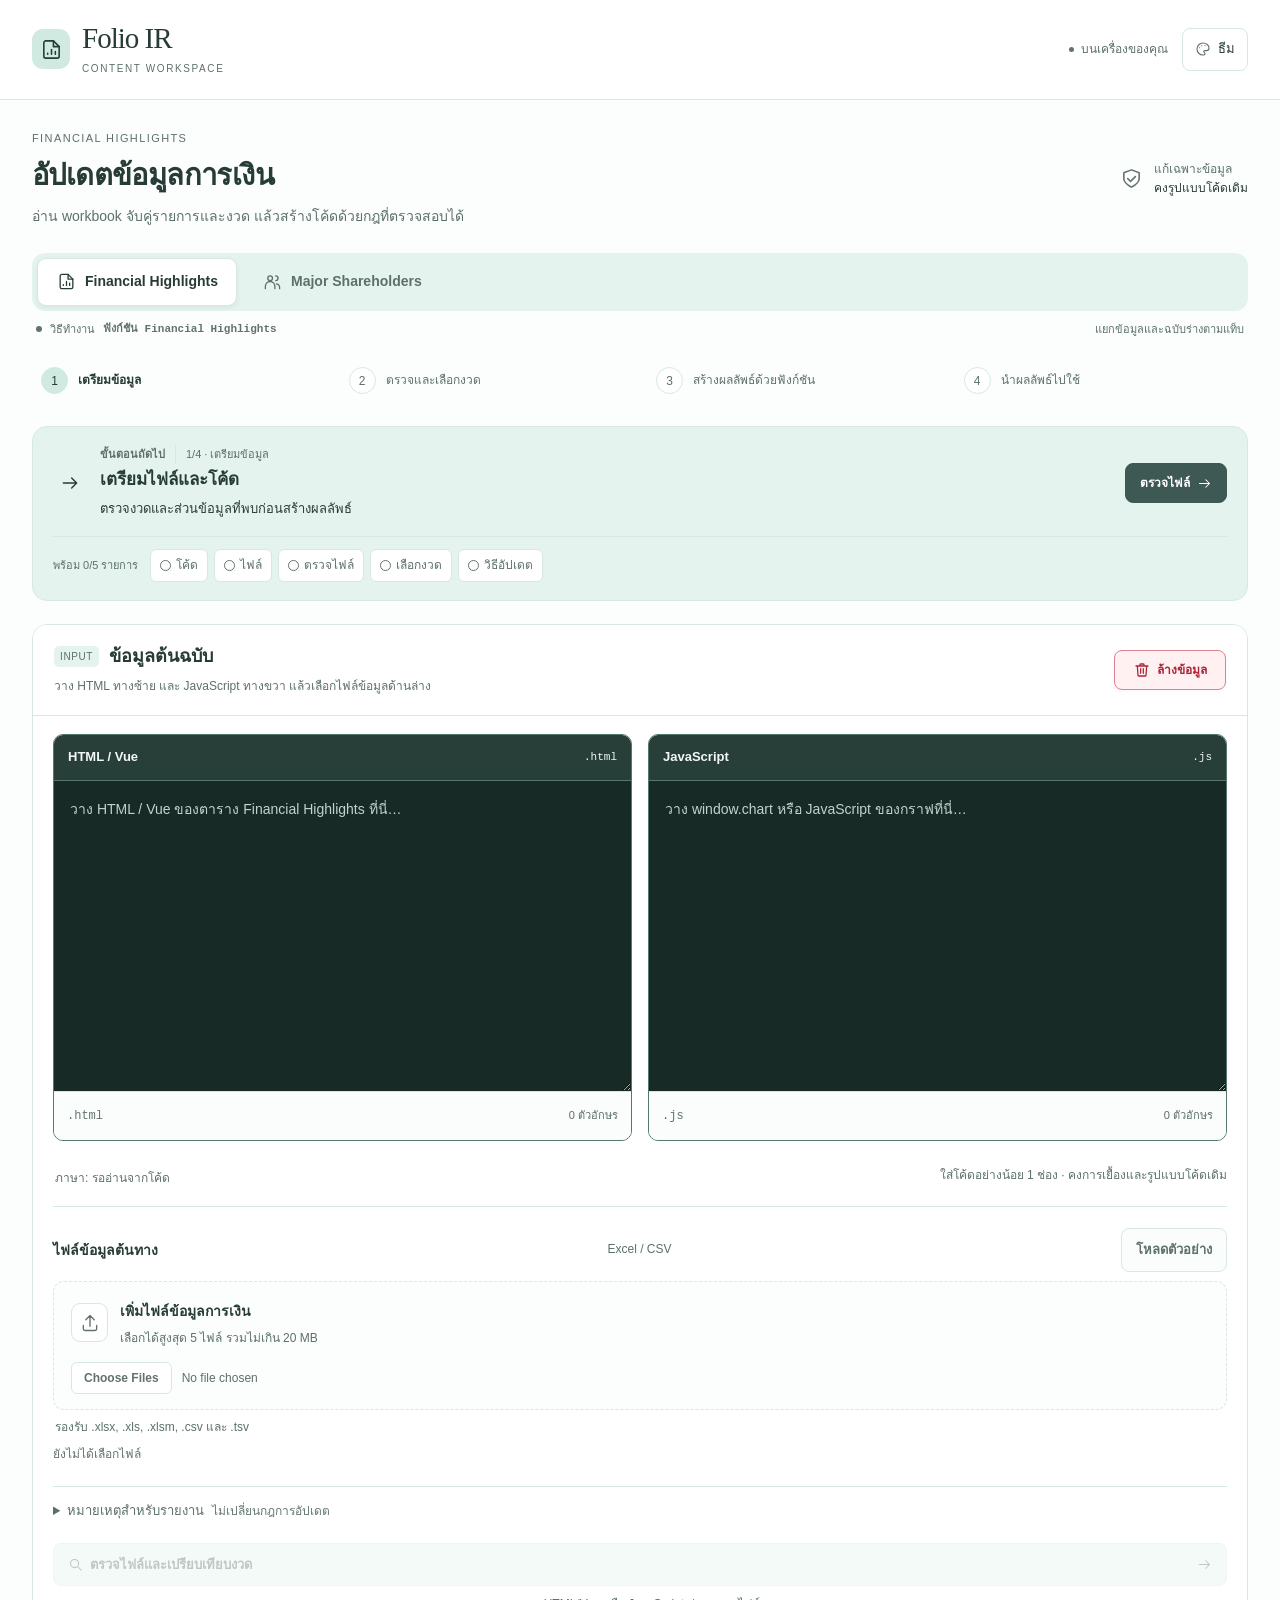
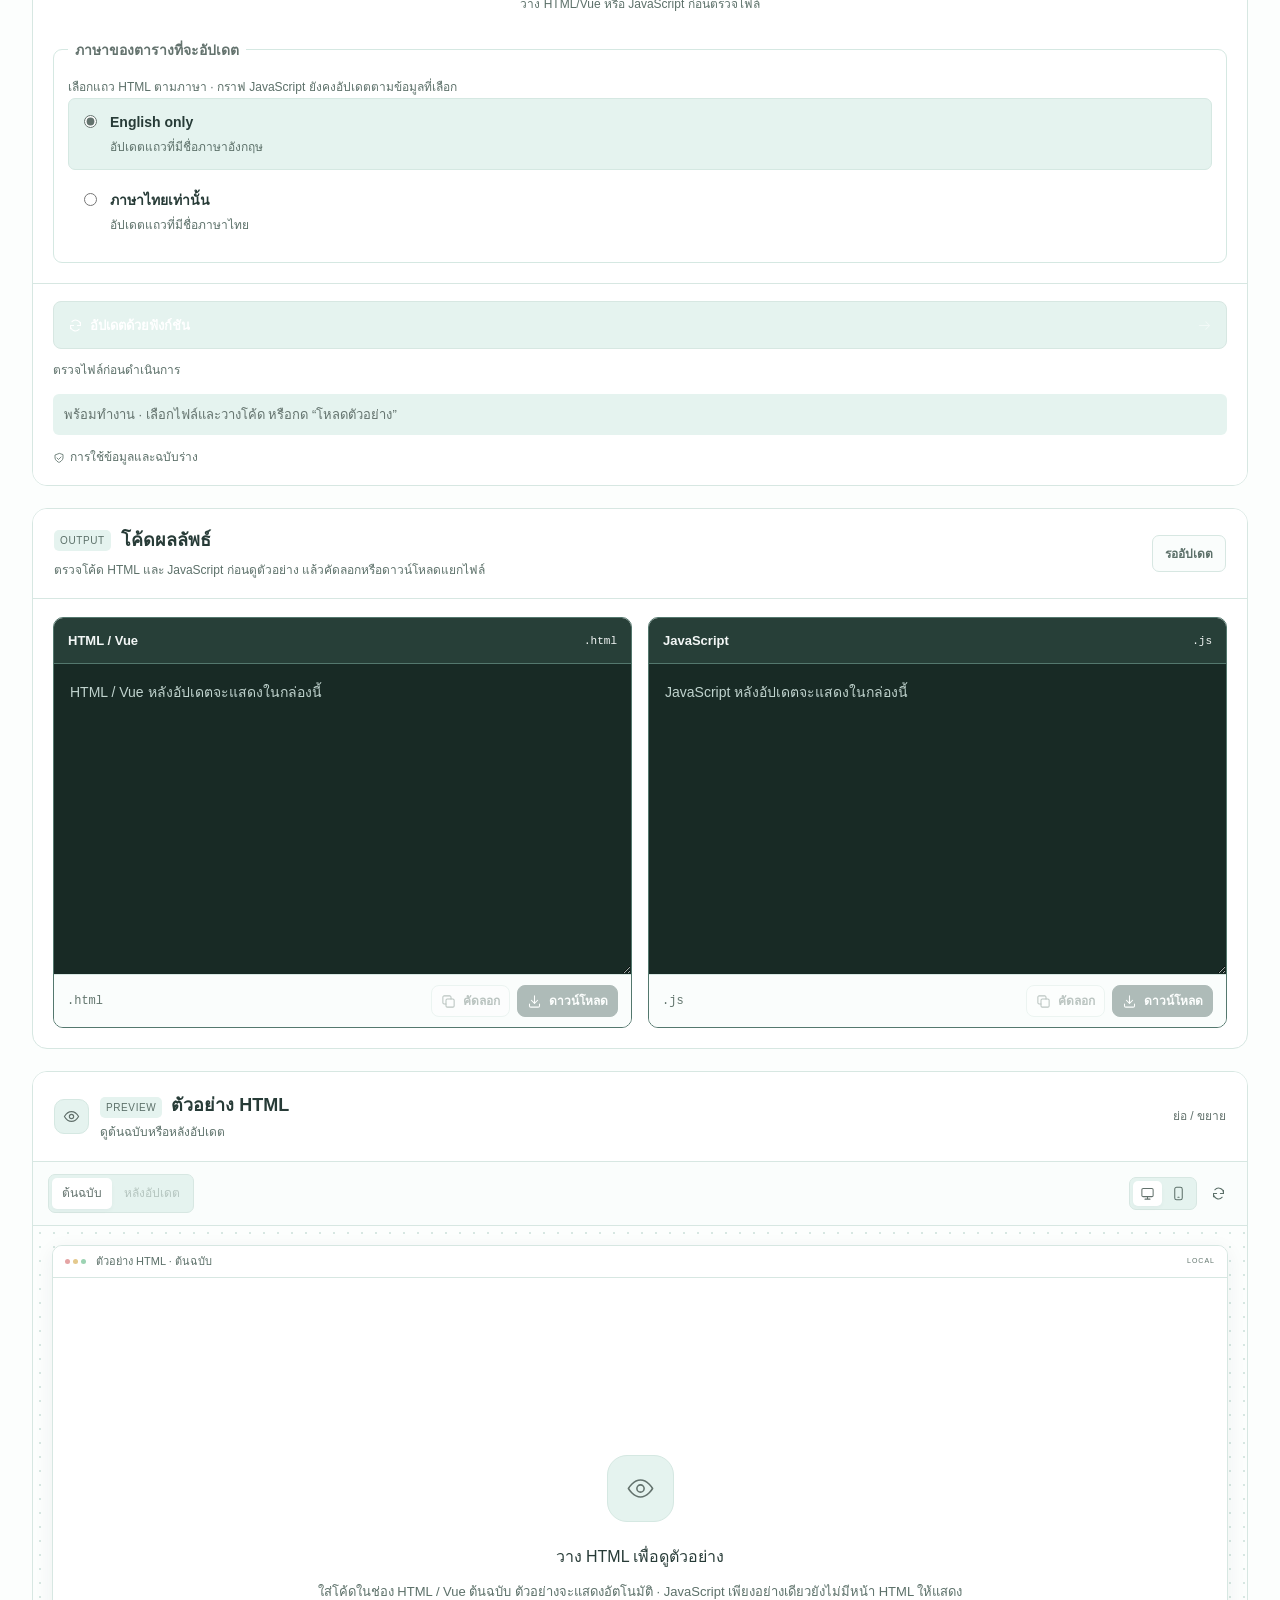
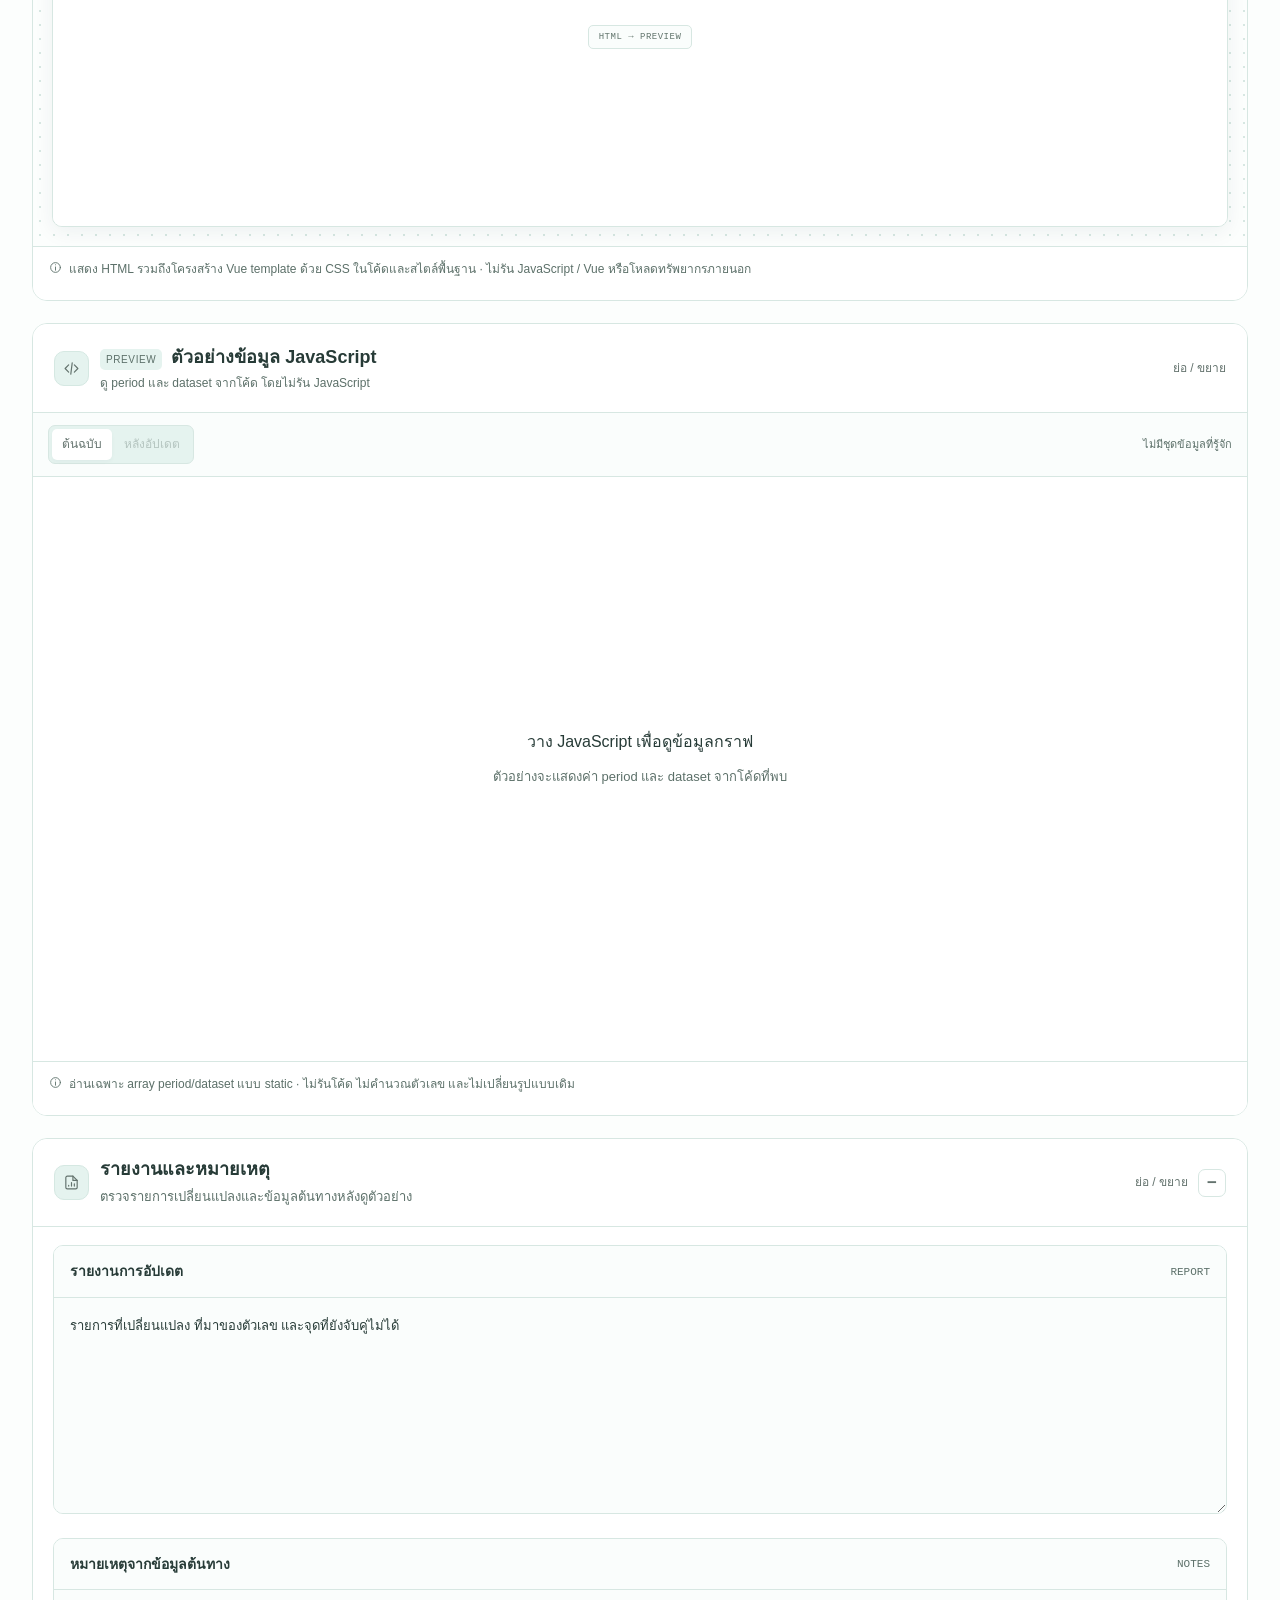
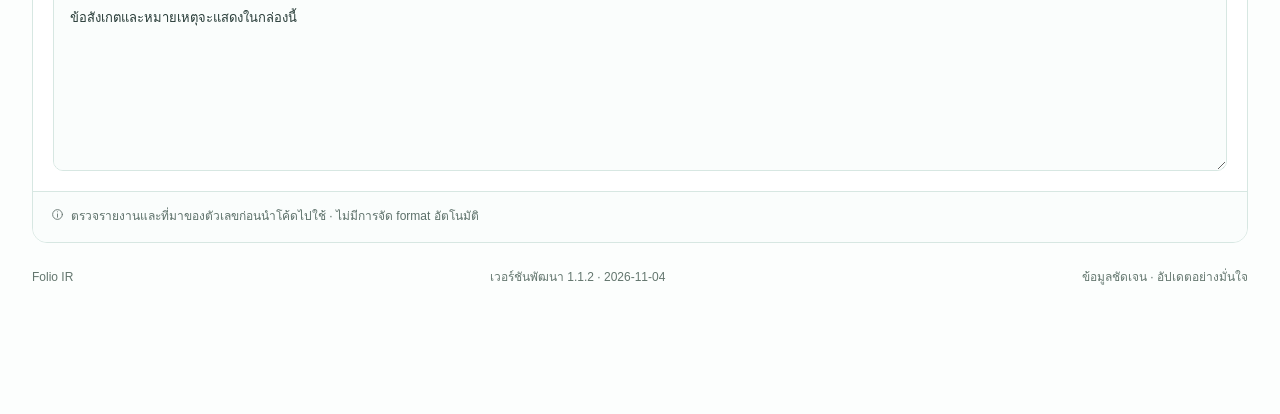
==== commit 7e216955: "Show development version in footer" ====
--- a/index.html
+++ b/index.html
@@ -96,7 +96,7 @@
         <details class="card preview-card layout-wide" open><summary class="card-head"><span class="card-heading"><span class="section-icon mint-icon"><svg class="icon"><use href="#i-eye"/></svg></span><span class="preview-card-title"><span class="section-kicker">PREVIEW</span>ตัวอย่าง HTML<small>ดูต้นฉบับหรือหลังอัปเดต</small></span></span><span class="preview-disclosure">ย่อ / ขยาย</span></summary><div id="output-preview-panel"><div class="preview-toolbar"><div class="preview-source" role="group" aria-label="โค้ดที่ใช้แสดงตัวอย่าง"><button type="button" data-preview-source="original" aria-pressed="true">ต้นฉบับ</button><button type="button" data-preview-source="result" aria-pressed="false" disabled>หลังอัปเดต</button></div><div class="preview-tools"><div class="preview-size" role="group" aria-label="ขนาดหน้าจอตัวอย่าง"><button type="button" data-preview-width="desktop" aria-label="จอกว้าง" title="จอกว้าง" aria-pressed="true"><svg class="icon"><use href="#i-monitor"/></svg></button><button type="button" data-preview-width="mobile" aria-label="มือถือ 390 พิกเซล" title="มือถือ 390 พิกเซล" aria-pressed="false"><svg class="icon"><use href="#i-phone"/></svg></button></div><button type="button" class="preview-refresh" id="refresh-preview" aria-label="รีเฟรชตัวอย่าง" title="รีเฟรชตัวอย่าง"><svg class="icon"><use href="#i-refresh"/></svg></button></div></div><div class="preview-stage" id="preview-stage" data-width="desktop"><div class="preview-browser"><div class="preview-browser-bar"><span class="browser-dots"><i></i><i></i><i></i></span><span id="preview-document-name">ตัวอย่าง HTML · ต้นฉบับ</span><span class="preview-local">LOCAL</span></div><iframe id="html-preview" title="ตัวอย่าง HTML" sandbox="" referrerpolicy="no-referrer" hidden></iframe><div class="preview-empty" id="preview-empty"><span class="preview-empty-icon"><svg class="icon"><use href="#i-eye"/></svg></span><strong>เห็นหน้าตาเว็บก่อนนำไปใช้</strong><p>วาง HTML ในช่องโค้ดต้นฉบับ<br>ตัวอย่างจะแสดงที่นี่โดยอัตโนมัติ</p><span class="preview-empty-label">HTML → PREVIEW</span></div></div></div><div class="preview-caption"><svg class="icon"><use href="#i-info"/></svg><span>แสดง HTML รวมถึงโครงสร้าง Vue template ด้วย CSS ในโค้ดและสไตล์พื้นฐาน · ไม่รัน JavaScript / Vue หรือโหลดทรัพยากรภายนอก</span></div></div></details>
           <details class="card preview-card js-preview-card layout-wide" open><summary class="card-head"><span class="card-heading"><span class="section-icon mint-icon"><svg class="icon"><use href="#i-code"/></svg></span><span class="preview-card-title"><span class="section-kicker">PREVIEW</span>ตัวอย่างข้อมูล JavaScript<small>ดู period และ dataset จากโค้ด โดยไม่รัน JavaScript</small></span></span><span class="preview-disclosure">ย่อ / ขยาย</span></summary><div class="js-preview-panel"><div class="preview-toolbar"><div class="preview-source" role="group" aria-label="โค้ดที่ใช้แสดงตัวอย่าง JavaScript"><button type="button" data-js-preview-source="original" aria-pressed="true">ต้นฉบับ</button><button type="button" data-js-preview-source="result" aria-pressed="false" disabled>หลังอัปเดต</button></div><span id="js-preview-count" class="js-preview-count"></span></div><div id="js-preview-content" class="js-preview-content"><div class="preview-empty js-preview-empty"><strong>วาง JavaScript เพื่อดูข้อมูลกราฟ</strong><p>ตัวอย่างจะแสดงค่า period และ dataset จากโค้ดที่พบ</p></div></div><div class="preview-caption"><svg class="icon"><use href="#i-info"/></svg><span>อ่านเฉพาะ array period/dataset แบบ static · ไม่รันโค้ด ไม่คำนวณตัวเลข และไม่เปลี่ยนรูปแบบเดิม</span></div></div></details>
           <details class="card report-card layout-wide report-collapsible" aria-labelledby="report-section-title" open><summary class="card-head report-card-summary"><div class="card-heading"><span class="section-icon mint-icon"><svg class="icon"><use href="#i-file"/></svg></span><div><h2 id="report-section-title">รายงานและหมายเหตุ</h2><p>ตรวจรายการเปลี่ยนแปลงและข้อมูลต้นทางหลังดูตัวอย่าง</p></div></div><span class="report-disclosure-toggle"><span>ย่อ / ขยาย</span><span class="report-disclosure-symbol" aria-hidden="true"></span></span></summary><div class="result-fields"><section class="output-box" aria-labelledby="report-result-label"><div class="output-box-heading"><label for="report-result" id="report-result-label">รายงานการอัปเดต</label><span>REPORT</span></div><textarea id="report-result" class="result-code prose-result" readonly spellcheck="false" placeholder="รายการที่เปลี่ยนแปลง ที่มาของตัวเลข และจุดที่ยังจับคู่ไม่ได้"></textarea></section><section class="output-box" aria-labelledby="notes-result-label"><div class="output-box-heading"><label for="notes-result" id="notes-result-label">หมายเหตุจากข้อมูลต้นทาง</label><span>NOTES</span></div><textarea id="notes-result" class="result-code prose-result" readonly spellcheck="false" placeholder="ข้อสังเกตและหมายเหตุจะแสดงในกล่องนี้"></textarea></section></div><section id="code-issue-panel" class="code-issue-panel" hidden aria-labelledby="code-issue-title"><div class="code-issue-heading"><span class="code-issue-alert-icon" aria-hidden="true">!</span><div><h3 id="code-issue-title">พบจุดที่ต้องตรวจสอบ <span id="code-issue-count"></span></h3><p>เลือกไฟล์และรายการ เพื่อดูตำแหน่งที่ไฮไลต์ในโค้ด</p></div></div><div id="code-issue-tabs" class="code-issue-tabs" role="tablist" aria-label="ประเภทโค้ดที่ต้องตรวจ"></div><div id="code-issue-workspace" class="code-issue-workspace"><div id="code-issue-list" class="code-issue-list" role="list" aria-label="รายการที่จับคู่ไม่ได้"></div><section class="code-issue-editor" aria-label="ตำแหน่งโค้ดที่ต้องตรวจ"><div class="code-issue-editor-head"><strong id="code-issue-location">เลือกจุดที่ต้องตรวจ</strong><span id="code-issue-language" class="code-issue-file-badge"></span></div><p id="code-issue-message" class="code-issue-message" aria-live="polite"></p><pre id="code-issue-snippet" class="code-issue-snippet"><code></code></pre></section></div></section><div class="result-tip"><svg class="icon"><use href="#i-info"/></svg><span>ตรวจรายงานและที่มาของตัวเลขก่อนนำโค้ดไปใช้ · ไม่มีการจัด format อัตโนมัติ</span></div></details>
-        </div><footer class="foot"><span>Folio IR</span><span>ข้อมูลชัดเจน · อัปเดตอย่างมั่นใจ</span></footer>
+        </div><footer class="foot"><span>Folio IR</span><span class="development-version" aria-label="เวอร์ชันการพัฒนา">เวอร์ชันพัฒนา 1.1.2 · 2026-11-04</span><span>ข้อมูลชัดเจน · อัปเดตอย่างมั่นใจ</span></footer>
         </div>
       </main>
     </div>
@@ -106,8 +106,8 @@
   <script src="preview.js?v=js-data-preview-1" defer></script>
   <script src="workspaces.js" defer></script>
   <script src="xlsx.full.min.js" defer></script>
-  <script src="engine.js?v=major-shareholders-functions-1" defer></script>
+  <script src="engine.js?v=folio-1.1.2" defer></script>
 
-  <script src="app.js?v=major-shareholders-functions-1" defer></script>
+  <script src="app.js?v=folio-1.1.2" defer></script>
 </body>
 </html>
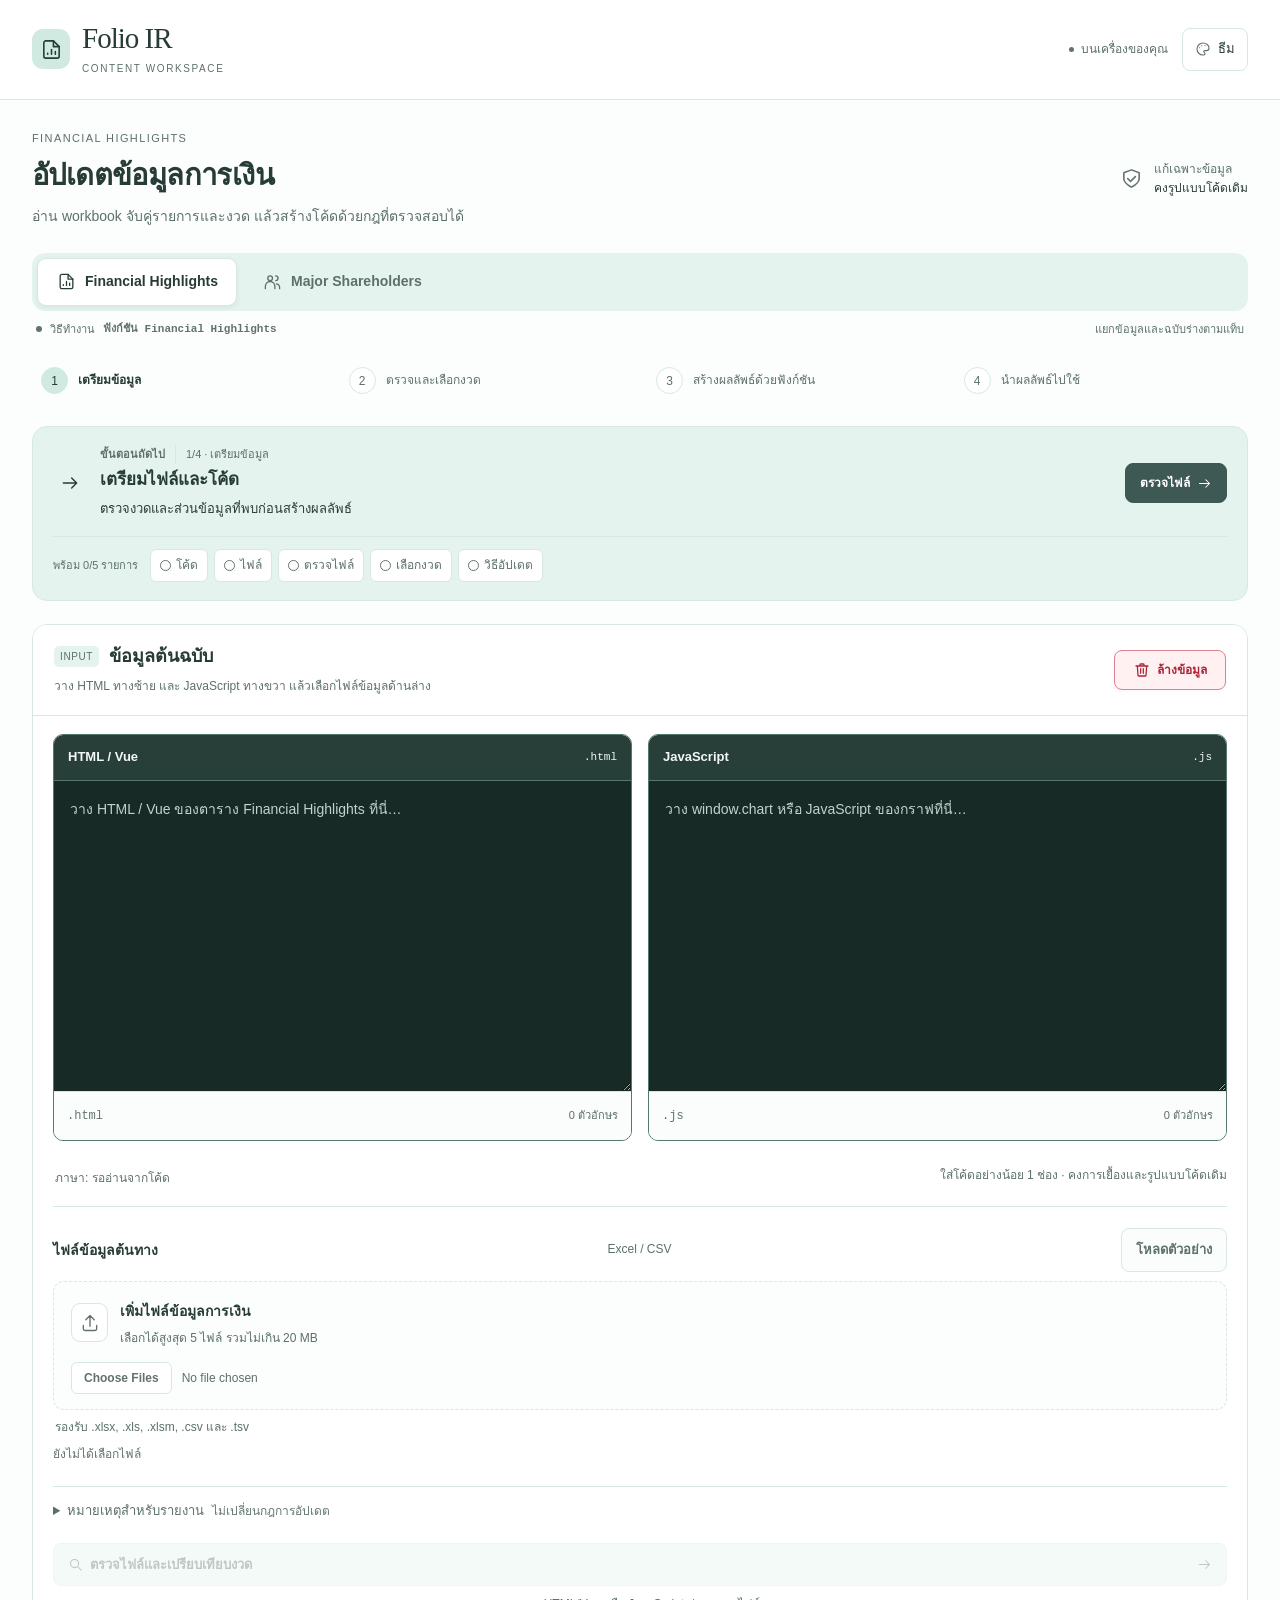
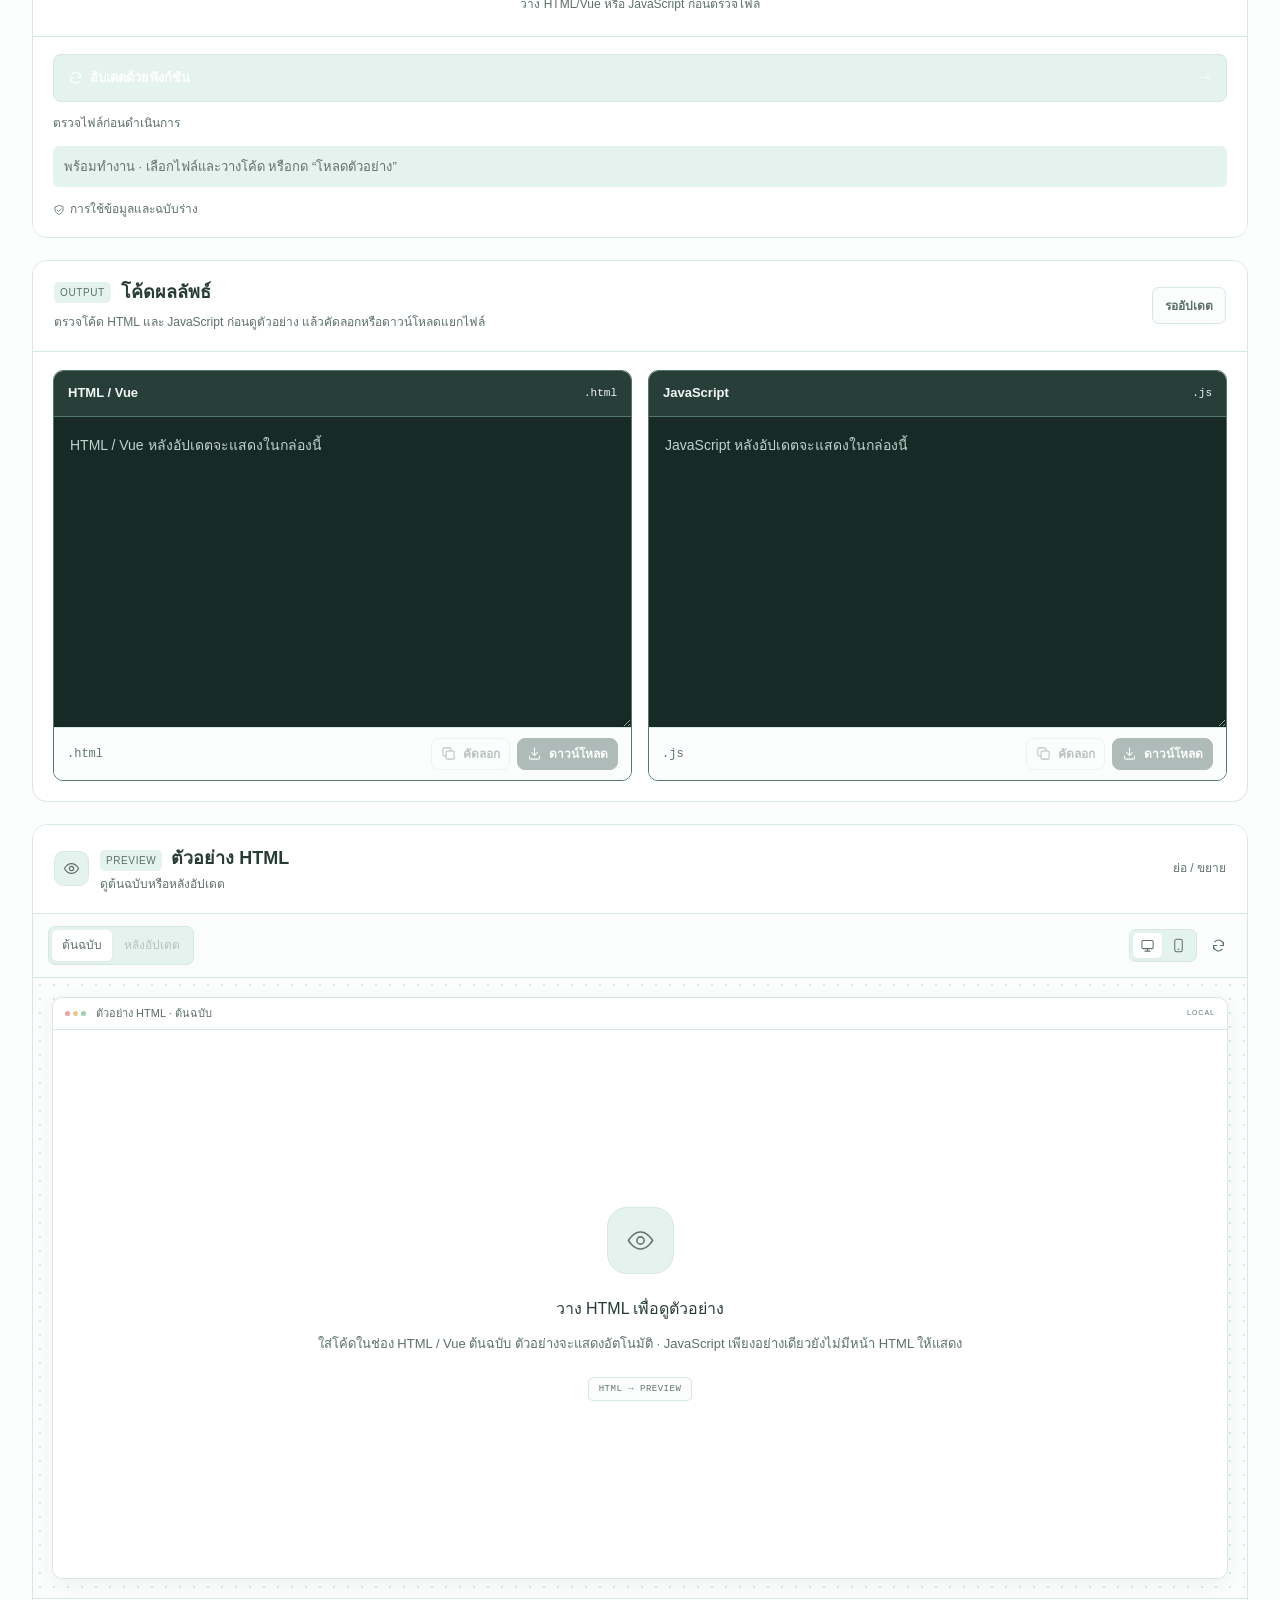
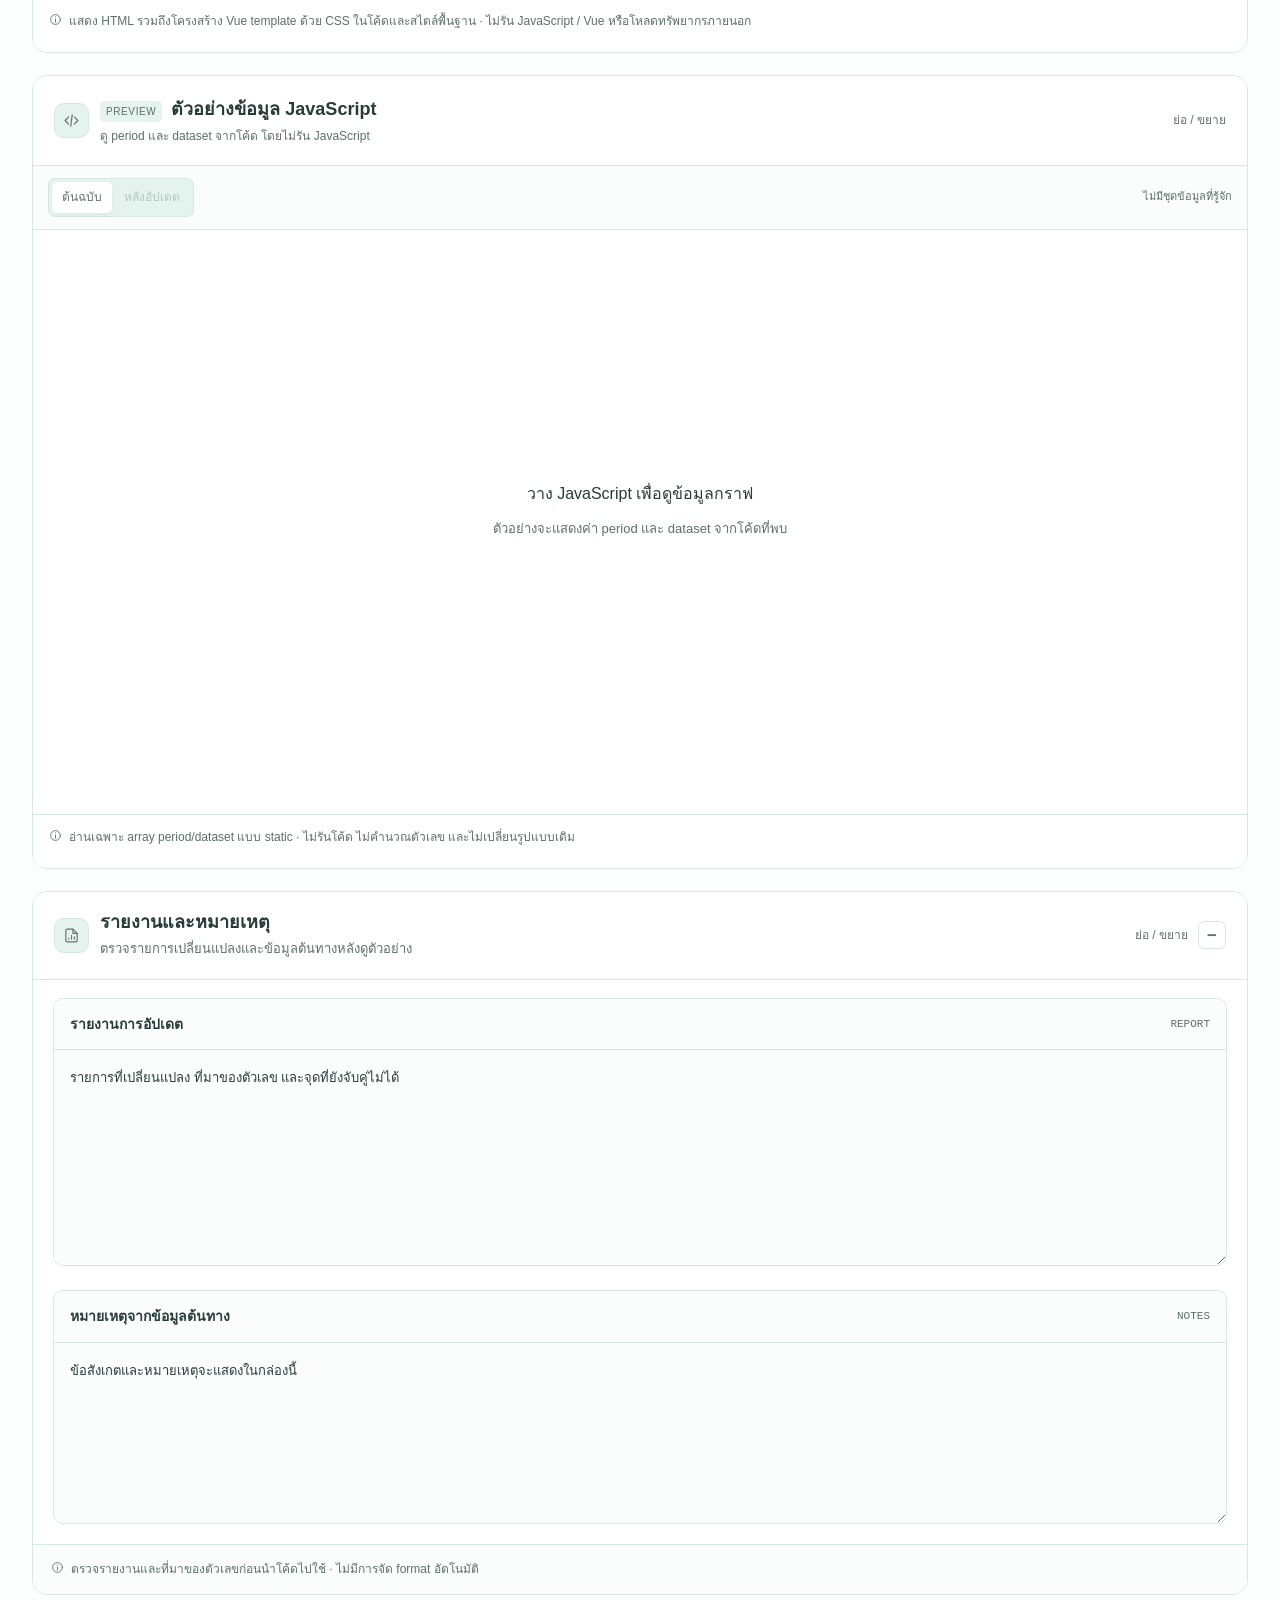
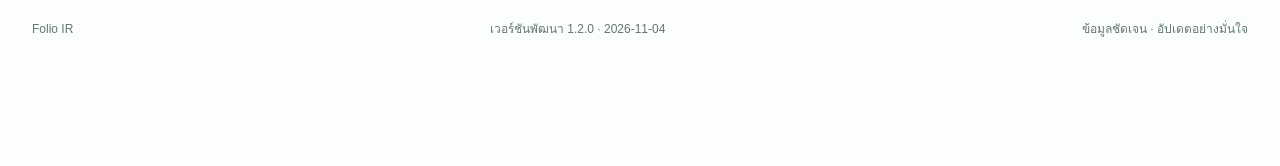
==== commit 1aac393c: "Add language-specific shareholder updates" ====
--- a/index.html
+++ b/index.html
@@ -96,7 +96,7 @@
         <details class="card preview-card layout-wide" open><summary class="card-head"><span class="card-heading"><span class="section-icon mint-icon"><svg class="icon"><use href="#i-eye"/></svg></span><span class="preview-card-title"><span class="section-kicker">PREVIEW</span>ตัวอย่าง HTML<small>ดูต้นฉบับหรือหลังอัปเดต</small></span></span><span class="preview-disclosure">ย่อ / ขยาย</span></summary><div id="output-preview-panel"><div class="preview-toolbar"><div class="preview-source" role="group" aria-label="โค้ดที่ใช้แสดงตัวอย่าง"><button type="button" data-preview-source="original" aria-pressed="true">ต้นฉบับ</button><button type="button" data-preview-source="result" aria-pressed="false" disabled>หลังอัปเดต</button></div><div class="preview-tools"><div class="preview-size" role="group" aria-label="ขนาดหน้าจอตัวอย่าง"><button type="button" data-preview-width="desktop" aria-label="จอกว้าง" title="จอกว้าง" aria-pressed="true"><svg class="icon"><use href="#i-monitor"/></svg></button><button type="button" data-preview-width="mobile" aria-label="มือถือ 390 พิกเซล" title="มือถือ 390 พิกเซล" aria-pressed="false"><svg class="icon"><use href="#i-phone"/></svg></button></div><button type="button" class="preview-refresh" id="refresh-preview" aria-label="รีเฟรชตัวอย่าง" title="รีเฟรชตัวอย่าง"><svg class="icon"><use href="#i-refresh"/></svg></button></div></div><div class="preview-stage" id="preview-stage" data-width="desktop"><div class="preview-browser"><div class="preview-browser-bar"><span class="browser-dots"><i></i><i></i><i></i></span><span id="preview-document-name">ตัวอย่าง HTML · ต้นฉบับ</span><span class="preview-local">LOCAL</span></div><iframe id="html-preview" title="ตัวอย่าง HTML" sandbox="" referrerpolicy="no-referrer" hidden></iframe><div class="preview-empty" id="preview-empty"><span class="preview-empty-icon"><svg class="icon"><use href="#i-eye"/></svg></span><strong>เห็นหน้าตาเว็บก่อนนำไปใช้</strong><p>วาง HTML ในช่องโค้ดต้นฉบับ<br>ตัวอย่างจะแสดงที่นี่โดยอัตโนมัติ</p><span class="preview-empty-label">HTML → PREVIEW</span></div></div></div><div class="preview-caption"><svg class="icon"><use href="#i-info"/></svg><span>แสดง HTML รวมถึงโครงสร้าง Vue template ด้วย CSS ในโค้ดและสไตล์พื้นฐาน · ไม่รัน JavaScript / Vue หรือโหลดทรัพยากรภายนอก</span></div></div></details>
           <details class="card preview-card js-preview-card layout-wide" open><summary class="card-head"><span class="card-heading"><span class="section-icon mint-icon"><svg class="icon"><use href="#i-code"/></svg></span><span class="preview-card-title"><span class="section-kicker">PREVIEW</span>ตัวอย่างข้อมูล JavaScript<small>ดู period และ dataset จากโค้ด โดยไม่รัน JavaScript</small></span></span><span class="preview-disclosure">ย่อ / ขยาย</span></summary><div class="js-preview-panel"><div class="preview-toolbar"><div class="preview-source" role="group" aria-label="โค้ดที่ใช้แสดงตัวอย่าง JavaScript"><button type="button" data-js-preview-source="original" aria-pressed="true">ต้นฉบับ</button><button type="button" data-js-preview-source="result" aria-pressed="false" disabled>หลังอัปเดต</button></div><span id="js-preview-count" class="js-preview-count"></span></div><div id="js-preview-content" class="js-preview-content"><div class="preview-empty js-preview-empty"><strong>วาง JavaScript เพื่อดูข้อมูลกราฟ</strong><p>ตัวอย่างจะแสดงค่า period และ dataset จากโค้ดที่พบ</p></div></div><div class="preview-caption"><svg class="icon"><use href="#i-info"/></svg><span>อ่านเฉพาะ array period/dataset แบบ static · ไม่รันโค้ด ไม่คำนวณตัวเลข และไม่เปลี่ยนรูปแบบเดิม</span></div></div></details>
           <details class="card report-card layout-wide report-collapsible" aria-labelledby="report-section-title" open><summary class="card-head report-card-summary"><div class="card-heading"><span class="section-icon mint-icon"><svg class="icon"><use href="#i-file"/></svg></span><div><h2 id="report-section-title">รายงานและหมายเหตุ</h2><p>ตรวจรายการเปลี่ยนแปลงและข้อมูลต้นทางหลังดูตัวอย่าง</p></div></div><span class="report-disclosure-toggle"><span>ย่อ / ขยาย</span><span class="report-disclosure-symbol" aria-hidden="true"></span></span></summary><div class="result-fields"><section class="output-box" aria-labelledby="report-result-label"><div class="output-box-heading"><label for="report-result" id="report-result-label">รายงานการอัปเดต</label><span>REPORT</span></div><textarea id="report-result" class="result-code prose-result" readonly spellcheck="false" placeholder="รายการที่เปลี่ยนแปลง ที่มาของตัวเลข และจุดที่ยังจับคู่ไม่ได้"></textarea></section><section class="output-box" aria-labelledby="notes-result-label"><div class="output-box-heading"><label for="notes-result" id="notes-result-label">หมายเหตุจากข้อมูลต้นทาง</label><span>NOTES</span></div><textarea id="notes-result" class="result-code prose-result" readonly spellcheck="false" placeholder="ข้อสังเกตและหมายเหตุจะแสดงในกล่องนี้"></textarea></section></div><section id="code-issue-panel" class="code-issue-panel" hidden aria-labelledby="code-issue-title"><div class="code-issue-heading"><span class="code-issue-alert-icon" aria-hidden="true">!</span><div><h3 id="code-issue-title">พบจุดที่ต้องตรวจสอบ <span id="code-issue-count"></span></h3><p>เลือกไฟล์และรายการ เพื่อดูตำแหน่งที่ไฮไลต์ในโค้ด</p></div></div><div id="code-issue-tabs" class="code-issue-tabs" role="tablist" aria-label="ประเภทโค้ดที่ต้องตรวจ"></div><div id="code-issue-workspace" class="code-issue-workspace"><div id="code-issue-list" class="code-issue-list" role="list" aria-label="รายการที่จับคู่ไม่ได้"></div><section class="code-issue-editor" aria-label="ตำแหน่งโค้ดที่ต้องตรวจ"><div class="code-issue-editor-head"><strong id="code-issue-location">เลือกจุดที่ต้องตรวจ</strong><span id="code-issue-language" class="code-issue-file-badge"></span></div><p id="code-issue-message" class="code-issue-message" aria-live="polite"></p><pre id="code-issue-snippet" class="code-issue-snippet"><code></code></pre></section></div></section><div class="result-tip"><svg class="icon"><use href="#i-info"/></svg><span>ตรวจรายงานและที่มาของตัวเลขก่อนนำโค้ดไปใช้ · ไม่มีการจัด format อัตโนมัติ</span></div></details>
-        </div><footer class="foot"><span>Folio IR</span><span class="development-version" aria-label="เวอร์ชันการพัฒนา">เวอร์ชันพัฒนา 1.1.2 · 2026-11-04</span><span>ข้อมูลชัดเจน · อัปเดตอย่างมั่นใจ</span></footer>
+        </div><footer class="foot"><span>Folio IR</span><span class="development-version" aria-label="เวอร์ชันการพัฒนา">เวอร์ชันพัฒนา 1.2.0 · 2026-11-04</span><span>ข้อมูลชัดเจน · อัปเดตอย่างมั่นใจ</span></footer>
         </div>
       </main>
     </div>
@@ -106,8 +106,8 @@
   <script src="preview.js?v=js-data-preview-1" defer></script>
   <script src="workspaces.js" defer></script>
   <script src="xlsx.full.min.js" defer></script>
-  <script src="engine.js?v=folio-1.1.2" defer></script>
+  <script src="engine.js?v=folio-1.2.0" defer></script>
 
-  <script src="app.js?v=folio-1.1.2" defer></script>
+  <script src="app.js?v=folio-1.2.0" defer></script>
 </body>
 </html>
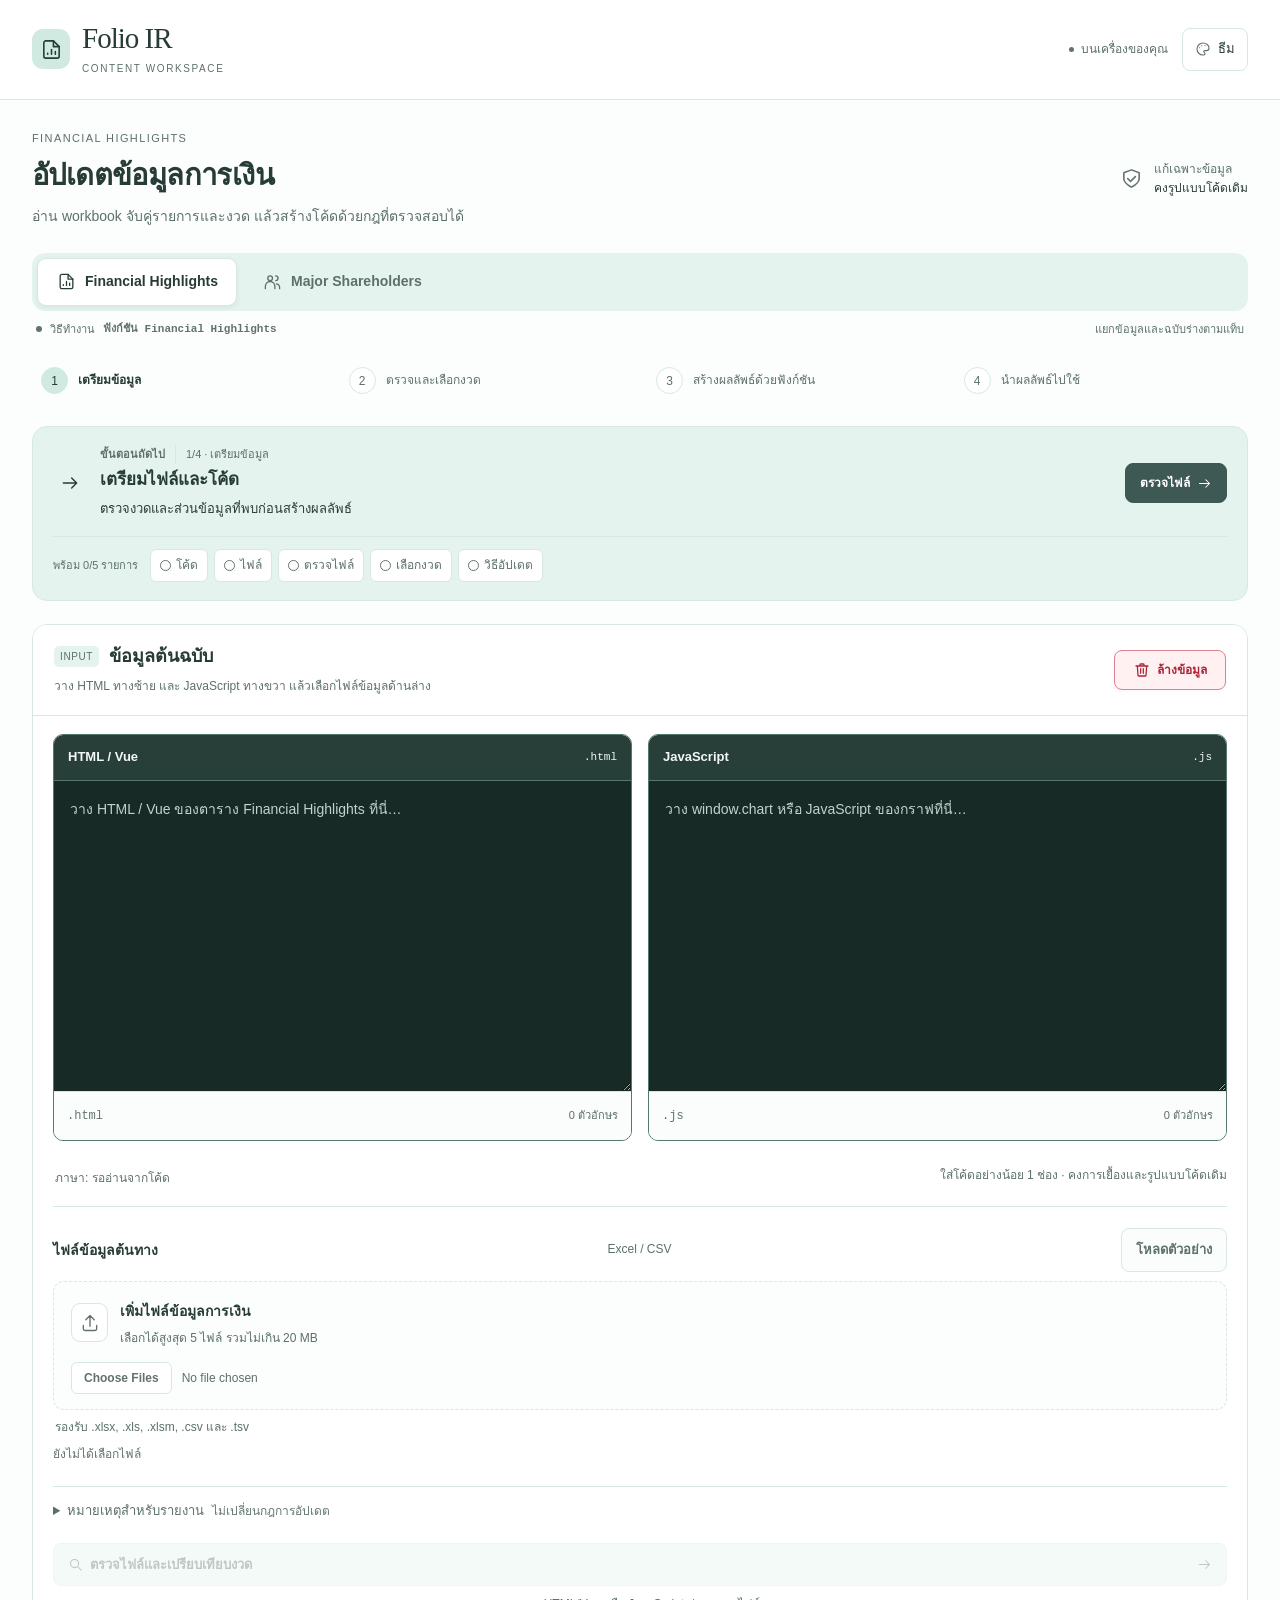
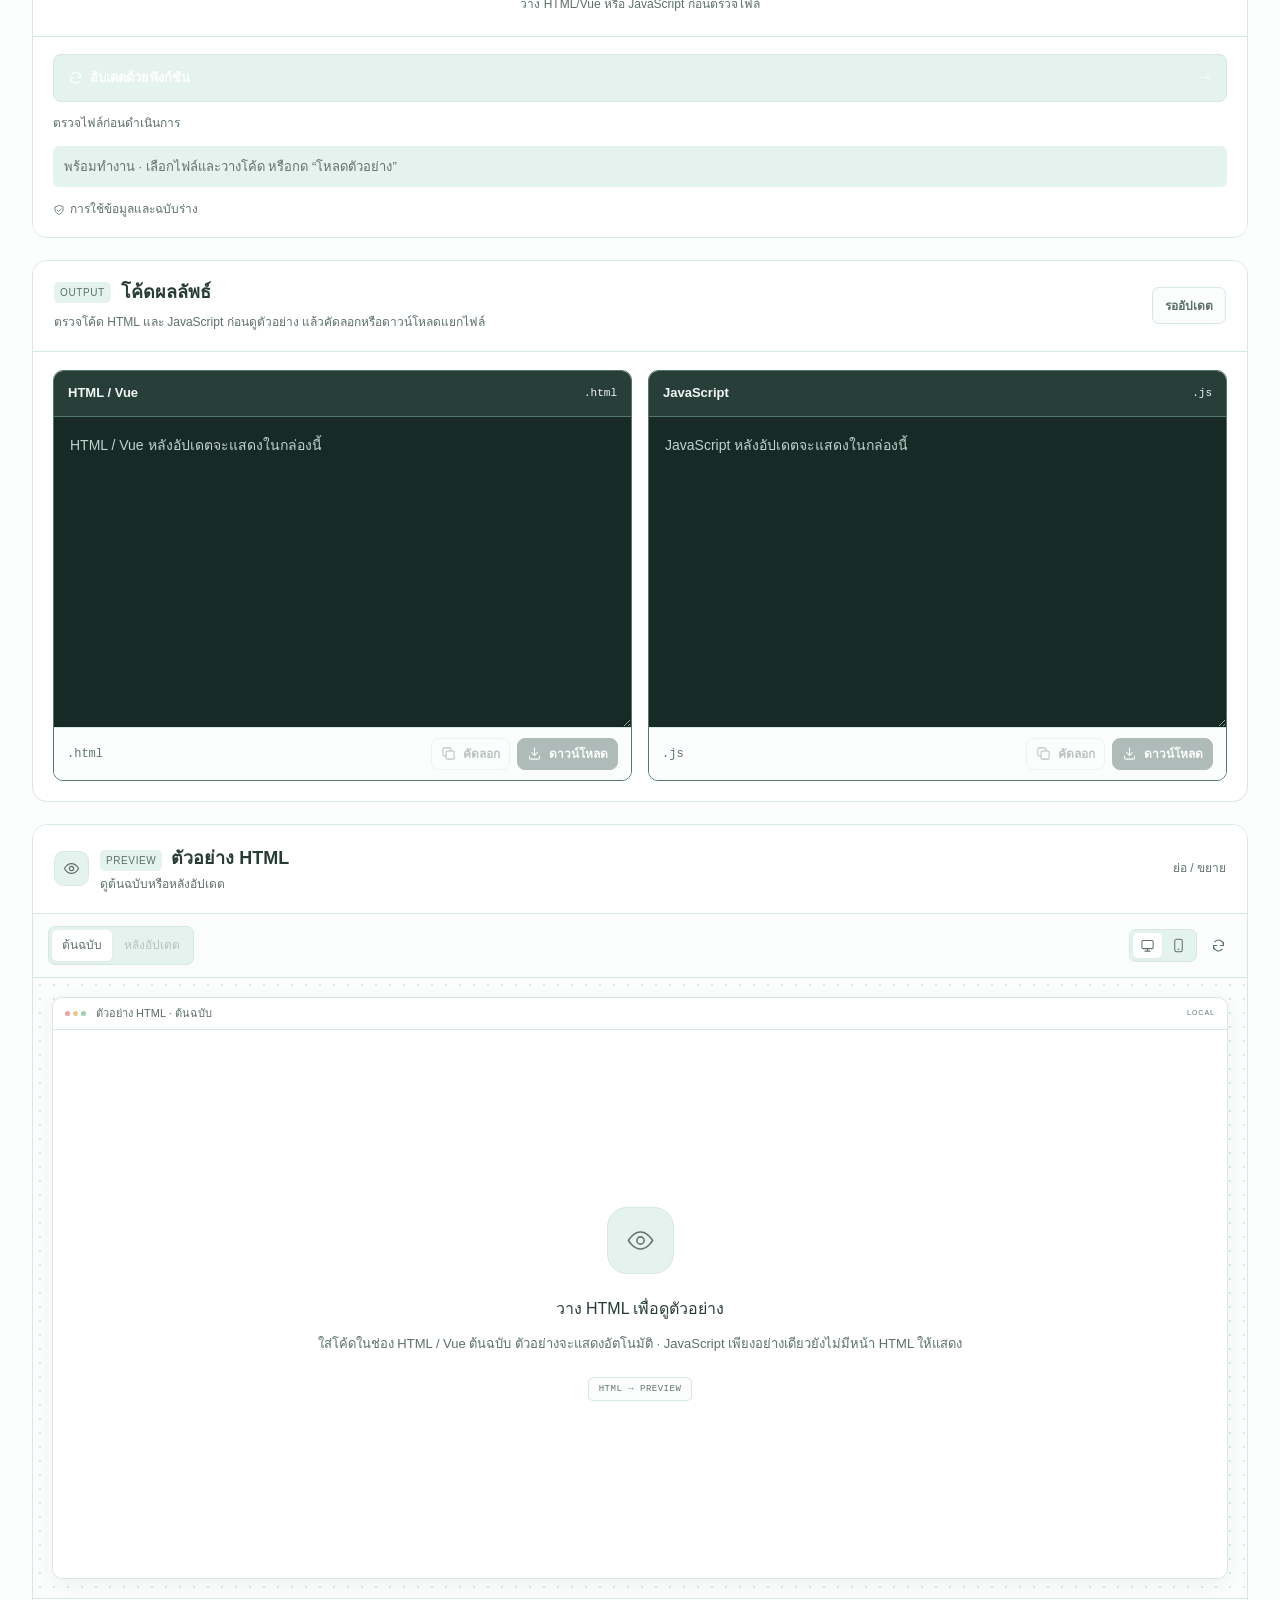
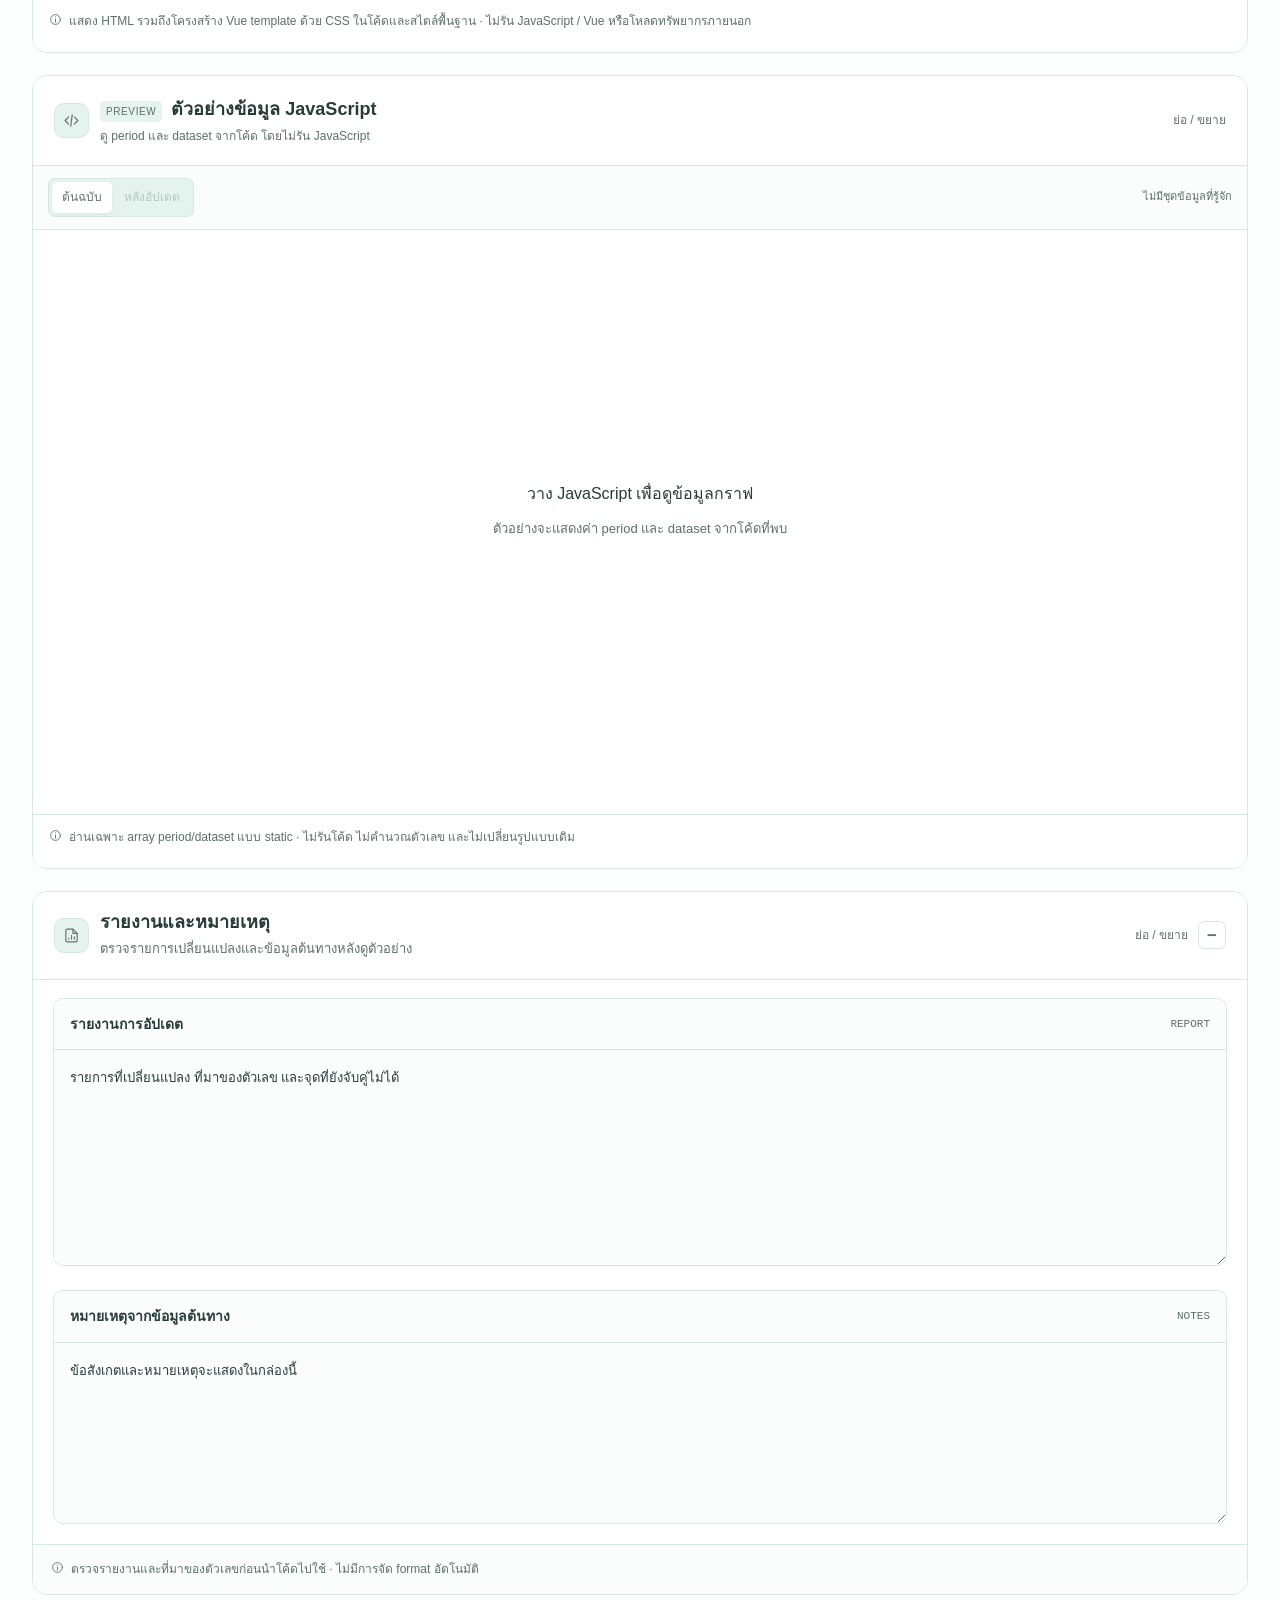
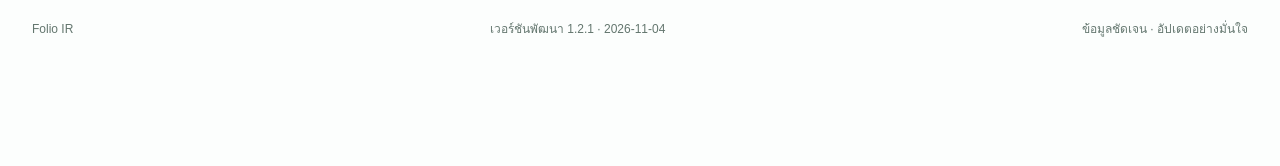
==== commit 2dab4793: "Validate numeric shareholder fact values" ====
--- a/index.html
+++ b/index.html
@@ -96,7 +96,7 @@
         <details class="card preview-card layout-wide" open><summary class="card-head"><span class="card-heading"><span class="section-icon mint-icon"><svg class="icon"><use href="#i-eye"/></svg></span><span class="preview-card-title"><span class="section-kicker">PREVIEW</span>ตัวอย่าง HTML<small>ดูต้นฉบับหรือหลังอัปเดต</small></span></span><span class="preview-disclosure">ย่อ / ขยาย</span></summary><div id="output-preview-panel"><div class="preview-toolbar"><div class="preview-source" role="group" aria-label="โค้ดที่ใช้แสดงตัวอย่าง"><button type="button" data-preview-source="original" aria-pressed="true">ต้นฉบับ</button><button type="button" data-preview-source="result" aria-pressed="false" disabled>หลังอัปเดต</button></div><div class="preview-tools"><div class="preview-size" role="group" aria-label="ขนาดหน้าจอตัวอย่าง"><button type="button" data-preview-width="desktop" aria-label="จอกว้าง" title="จอกว้าง" aria-pressed="true"><svg class="icon"><use href="#i-monitor"/></svg></button><button type="button" data-preview-width="mobile" aria-label="มือถือ 390 พิกเซล" title="มือถือ 390 พิกเซล" aria-pressed="false"><svg class="icon"><use href="#i-phone"/></svg></button></div><button type="button" class="preview-refresh" id="refresh-preview" aria-label="รีเฟรชตัวอย่าง" title="รีเฟรชตัวอย่าง"><svg class="icon"><use href="#i-refresh"/></svg></button></div></div><div class="preview-stage" id="preview-stage" data-width="desktop"><div class="preview-browser"><div class="preview-browser-bar"><span class="browser-dots"><i></i><i></i><i></i></span><span id="preview-document-name">ตัวอย่าง HTML · ต้นฉบับ</span><span class="preview-local">LOCAL</span></div><iframe id="html-preview" title="ตัวอย่าง HTML" sandbox="" referrerpolicy="no-referrer" hidden></iframe><div class="preview-empty" id="preview-empty"><span class="preview-empty-icon"><svg class="icon"><use href="#i-eye"/></svg></span><strong>เห็นหน้าตาเว็บก่อนนำไปใช้</strong><p>วาง HTML ในช่องโค้ดต้นฉบับ<br>ตัวอย่างจะแสดงที่นี่โดยอัตโนมัติ</p><span class="preview-empty-label">HTML → PREVIEW</span></div></div></div><div class="preview-caption"><svg class="icon"><use href="#i-info"/></svg><span>แสดง HTML รวมถึงโครงสร้าง Vue template ด้วย CSS ในโค้ดและสไตล์พื้นฐาน · ไม่รัน JavaScript / Vue หรือโหลดทรัพยากรภายนอก</span></div></div></details>
           <details class="card preview-card js-preview-card layout-wide" open><summary class="card-head"><span class="card-heading"><span class="section-icon mint-icon"><svg class="icon"><use href="#i-code"/></svg></span><span class="preview-card-title"><span class="section-kicker">PREVIEW</span>ตัวอย่างข้อมูล JavaScript<small>ดู period และ dataset จากโค้ด โดยไม่รัน JavaScript</small></span></span><span class="preview-disclosure">ย่อ / ขยาย</span></summary><div class="js-preview-panel"><div class="preview-toolbar"><div class="preview-source" role="group" aria-label="โค้ดที่ใช้แสดงตัวอย่าง JavaScript"><button type="button" data-js-preview-source="original" aria-pressed="true">ต้นฉบับ</button><button type="button" data-js-preview-source="result" aria-pressed="false" disabled>หลังอัปเดต</button></div><span id="js-preview-count" class="js-preview-count"></span></div><div id="js-preview-content" class="js-preview-content"><div class="preview-empty js-preview-empty"><strong>วาง JavaScript เพื่อดูข้อมูลกราฟ</strong><p>ตัวอย่างจะแสดงค่า period และ dataset จากโค้ดที่พบ</p></div></div><div class="preview-caption"><svg class="icon"><use href="#i-info"/></svg><span>อ่านเฉพาะ array period/dataset แบบ static · ไม่รันโค้ด ไม่คำนวณตัวเลข และไม่เปลี่ยนรูปแบบเดิม</span></div></div></details>
           <details class="card report-card layout-wide report-collapsible" aria-labelledby="report-section-title" open><summary class="card-head report-card-summary"><div class="card-heading"><span class="section-icon mint-icon"><svg class="icon"><use href="#i-file"/></svg></span><div><h2 id="report-section-title">รายงานและหมายเหตุ</h2><p>ตรวจรายการเปลี่ยนแปลงและข้อมูลต้นทางหลังดูตัวอย่าง</p></div></div><span class="report-disclosure-toggle"><span>ย่อ / ขยาย</span><span class="report-disclosure-symbol" aria-hidden="true"></span></span></summary><div class="result-fields"><section class="output-box" aria-labelledby="report-result-label"><div class="output-box-heading"><label for="report-result" id="report-result-label">รายงานการอัปเดต</label><span>REPORT</span></div><textarea id="report-result" class="result-code prose-result" readonly spellcheck="false" placeholder="รายการที่เปลี่ยนแปลง ที่มาของตัวเลข และจุดที่ยังจับคู่ไม่ได้"></textarea></section><section class="output-box" aria-labelledby="notes-result-label"><div class="output-box-heading"><label for="notes-result" id="notes-result-label">หมายเหตุจากข้อมูลต้นทาง</label><span>NOTES</span></div><textarea id="notes-result" class="result-code prose-result" readonly spellcheck="false" placeholder="ข้อสังเกตและหมายเหตุจะแสดงในกล่องนี้"></textarea></section></div><section id="code-issue-panel" class="code-issue-panel" hidden aria-labelledby="code-issue-title"><div class="code-issue-heading"><span class="code-issue-alert-icon" aria-hidden="true">!</span><div><h3 id="code-issue-title">พบจุดที่ต้องตรวจสอบ <span id="code-issue-count"></span></h3><p>เลือกไฟล์และรายการ เพื่อดูตำแหน่งที่ไฮไลต์ในโค้ด</p></div></div><div id="code-issue-tabs" class="code-issue-tabs" role="tablist" aria-label="ประเภทโค้ดที่ต้องตรวจ"></div><div id="code-issue-workspace" class="code-issue-workspace"><div id="code-issue-list" class="code-issue-list" role="list" aria-label="รายการที่จับคู่ไม่ได้"></div><section class="code-issue-editor" aria-label="ตำแหน่งโค้ดที่ต้องตรวจ"><div class="code-issue-editor-head"><strong id="code-issue-location">เลือกจุดที่ต้องตรวจ</strong><span id="code-issue-language" class="code-issue-file-badge"></span></div><p id="code-issue-message" class="code-issue-message" aria-live="polite"></p><pre id="code-issue-snippet" class="code-issue-snippet"><code></code></pre></section></div></section><div class="result-tip"><svg class="icon"><use href="#i-info"/></svg><span>ตรวจรายงานและที่มาของตัวเลขก่อนนำโค้ดไปใช้ · ไม่มีการจัด format อัตโนมัติ</span></div></details>
-        </div><footer class="foot"><span>Folio IR</span><span class="development-version" aria-label="เวอร์ชันการพัฒนา">เวอร์ชันพัฒนา 1.2.0 · 2026-11-04</span><span>ข้อมูลชัดเจน · อัปเดตอย่างมั่นใจ</span></footer>
+        </div><footer class="foot"><span>Folio IR</span><span class="development-version" aria-label="เวอร์ชันการพัฒนา">เวอร์ชันพัฒนา 1.2.1 · 2026-11-04</span><span>ข้อมูลชัดเจน · อัปเดตอย่างมั่นใจ</span></footer>
         </div>
       </main>
     </div>
@@ -106,8 +106,8 @@
   <script src="preview.js?v=js-data-preview-1" defer></script>
   <script src="workspaces.js" defer></script>
   <script src="xlsx.full.min.js" defer></script>
-  <script src="engine.js?v=folio-1.2.0" defer></script>
+  <script src="engine.js?v=folio-1.2.1" defer></script>
 
-  <script src="app.js?v=folio-1.2.0" defer></script>
+  <script src="app.js?v=folio-1.2.1" defer></script>
 </body>
 </html>
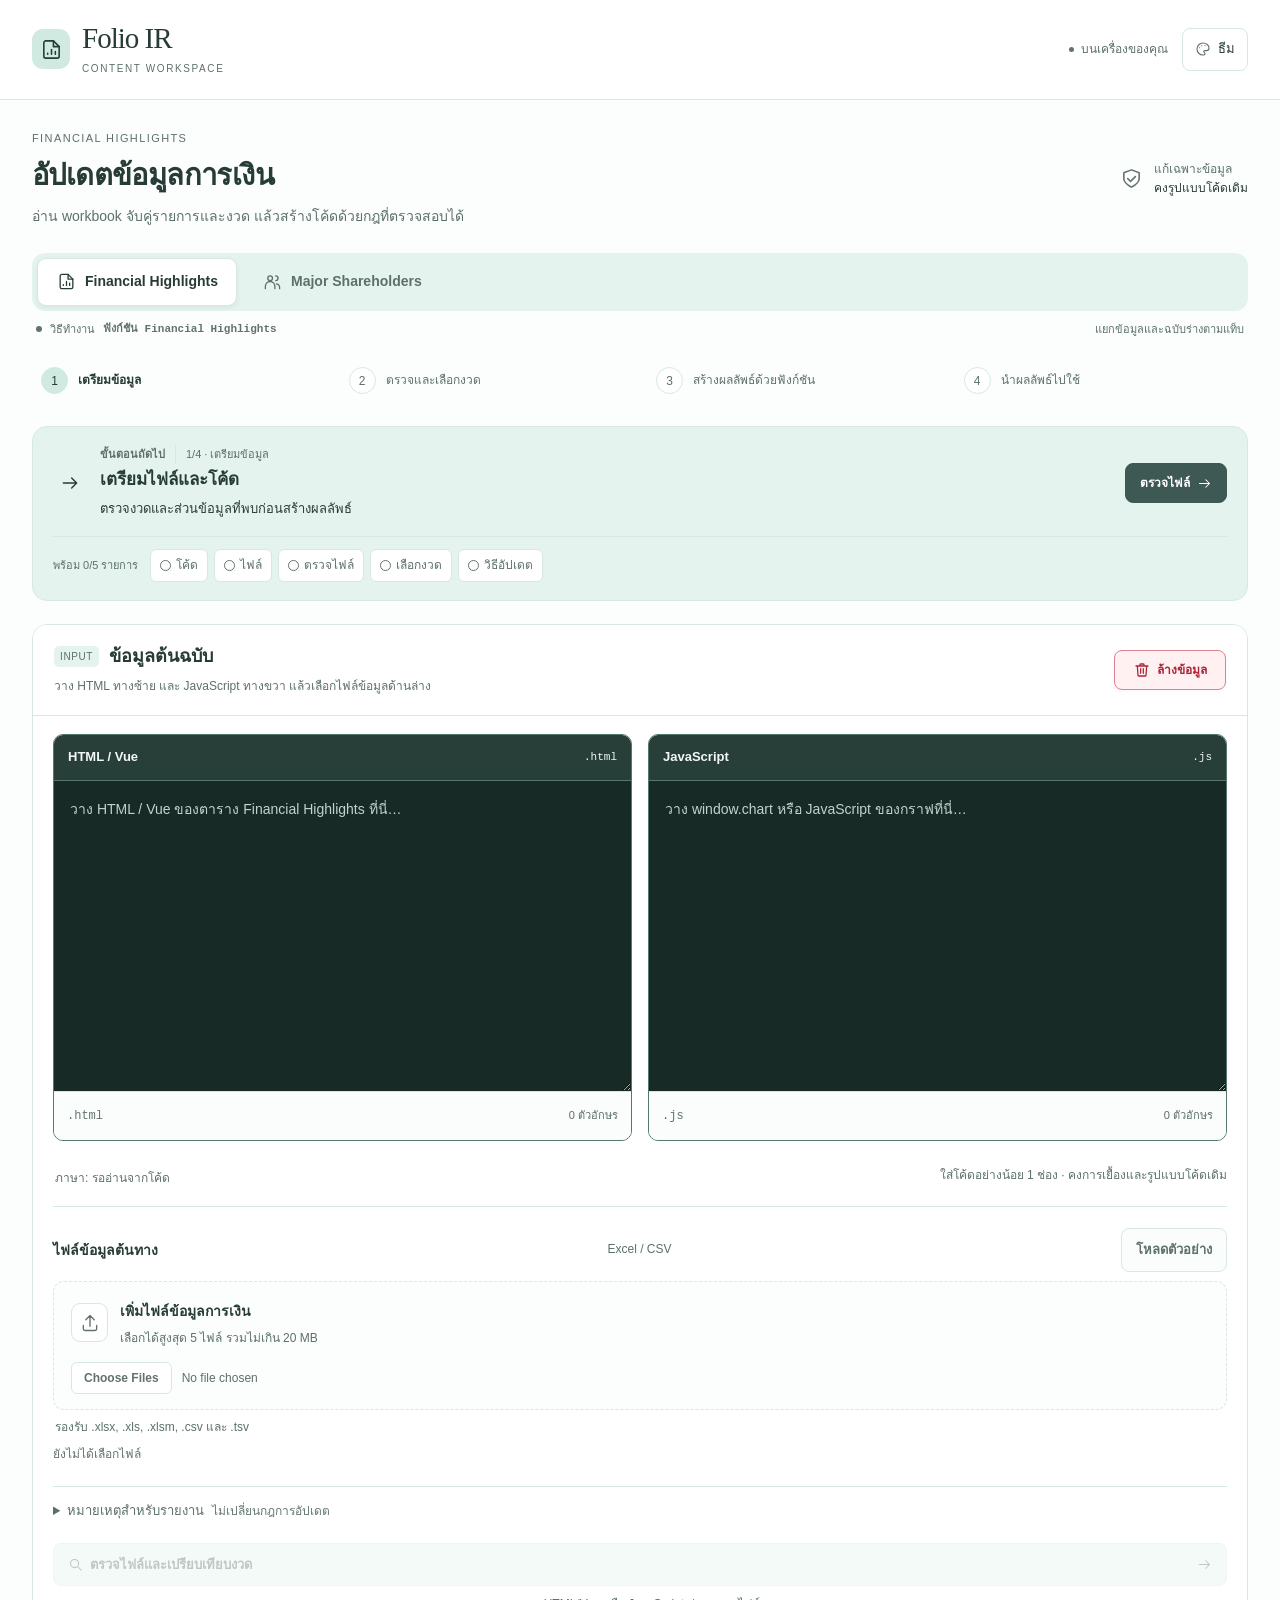
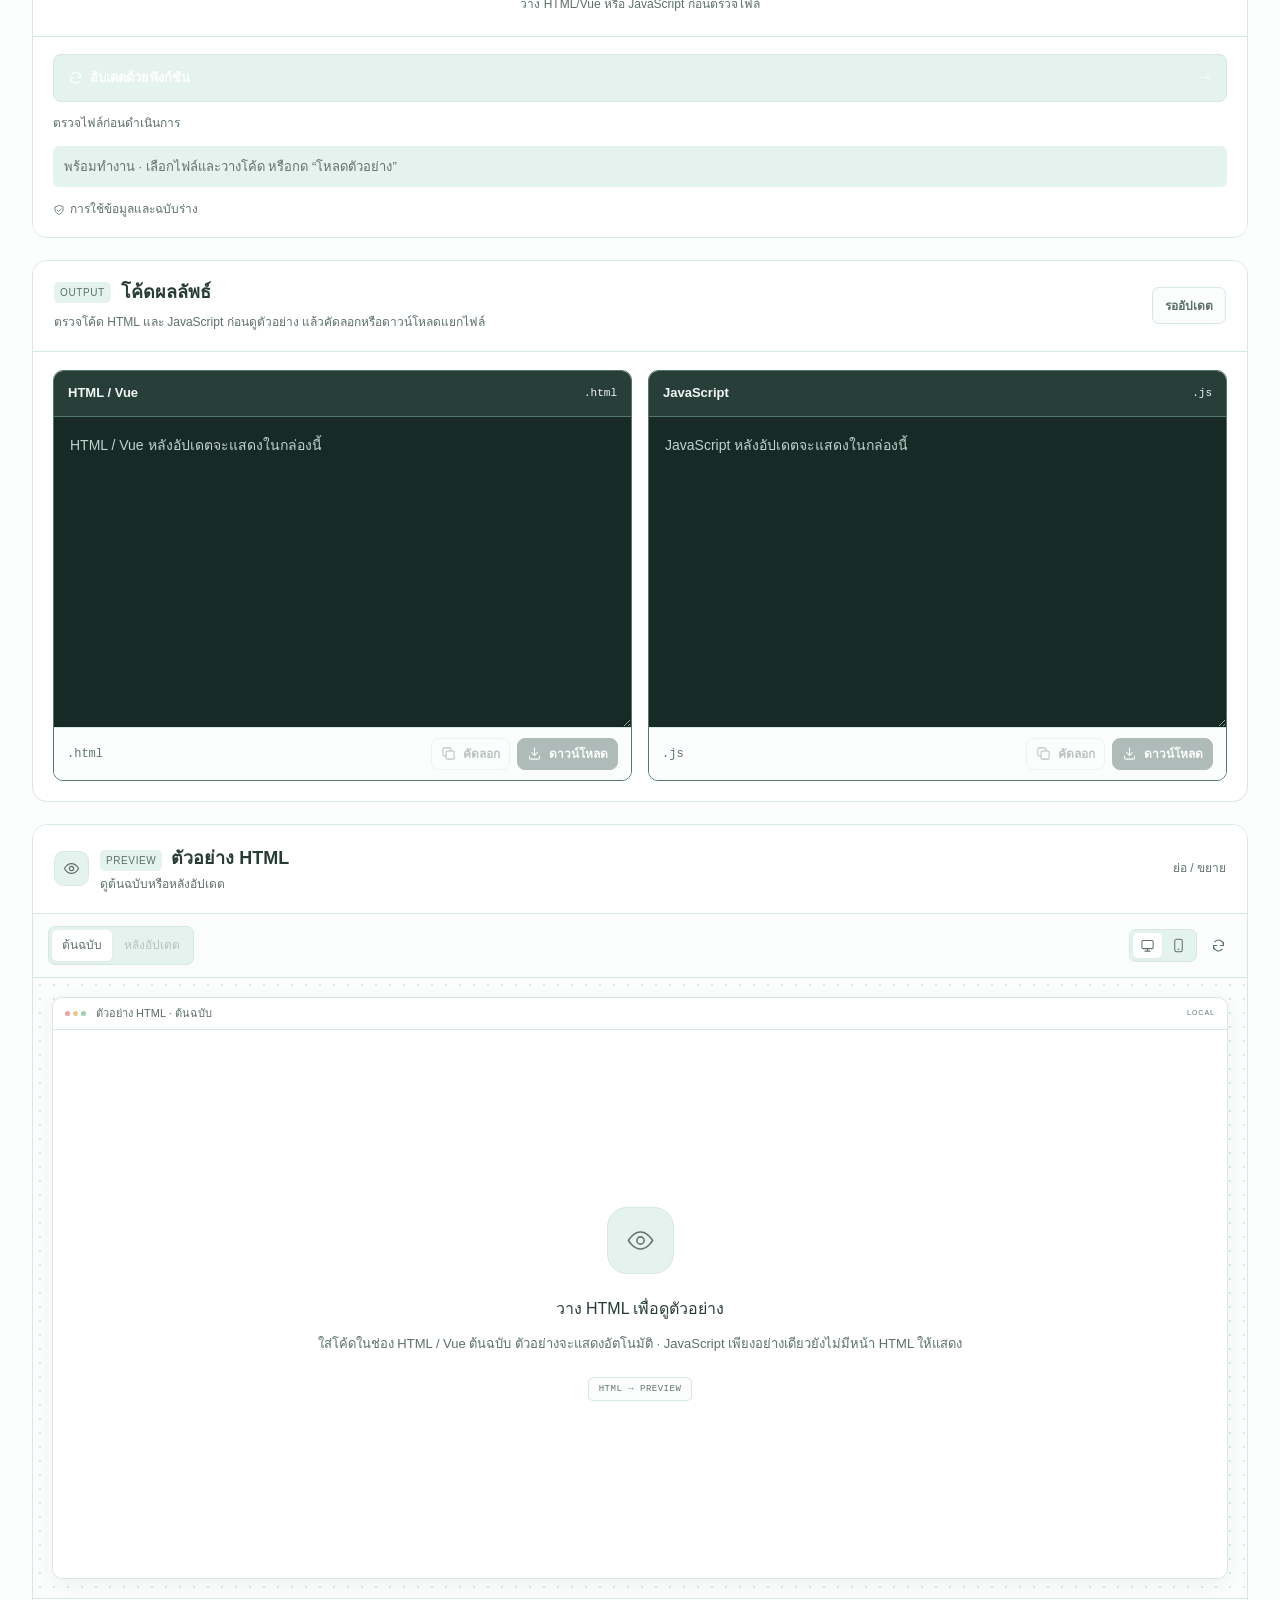
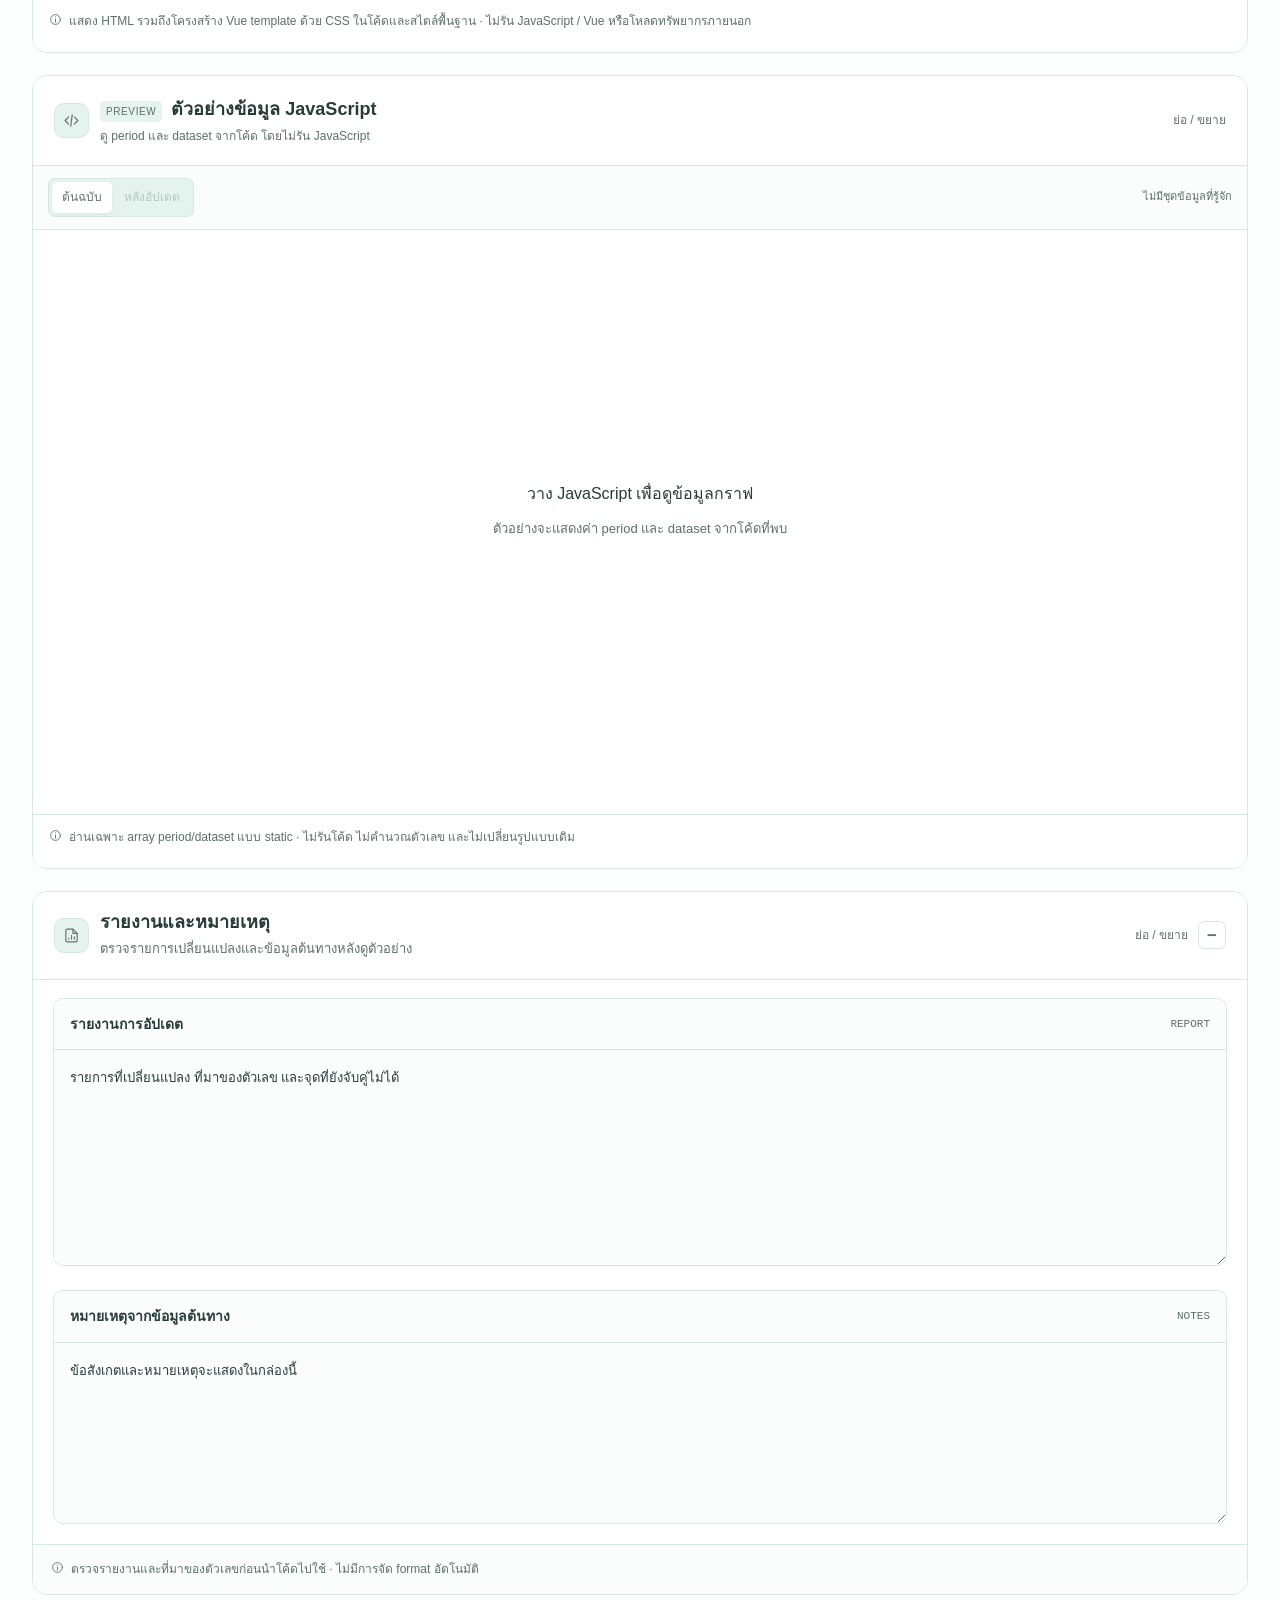
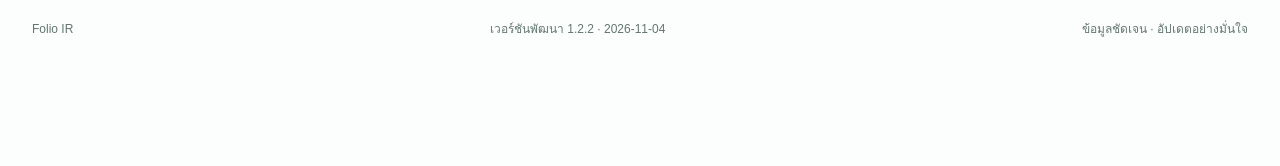
==== commit ef60089a: "Format shareholder values and update dates" ====
--- a/index.html
+++ b/index.html
@@ -96,7 +96,7 @@
         <details class="card preview-card layout-wide" open><summary class="card-head"><span class="card-heading"><span class="section-icon mint-icon"><svg class="icon"><use href="#i-eye"/></svg></span><span class="preview-card-title"><span class="section-kicker">PREVIEW</span>ตัวอย่าง HTML<small>ดูต้นฉบับหรือหลังอัปเดต</small></span></span><span class="preview-disclosure">ย่อ / ขยาย</span></summary><div id="output-preview-panel"><div class="preview-toolbar"><div class="preview-source" role="group" aria-label="โค้ดที่ใช้แสดงตัวอย่าง"><button type="button" data-preview-source="original" aria-pressed="true">ต้นฉบับ</button><button type="button" data-preview-source="result" aria-pressed="false" disabled>หลังอัปเดต</button></div><div class="preview-tools"><div class="preview-size" role="group" aria-label="ขนาดหน้าจอตัวอย่าง"><button type="button" data-preview-width="desktop" aria-label="จอกว้าง" title="จอกว้าง" aria-pressed="true"><svg class="icon"><use href="#i-monitor"/></svg></button><button type="button" data-preview-width="mobile" aria-label="มือถือ 390 พิกเซล" title="มือถือ 390 พิกเซล" aria-pressed="false"><svg class="icon"><use href="#i-phone"/></svg></button></div><button type="button" class="preview-refresh" id="refresh-preview" aria-label="รีเฟรชตัวอย่าง" title="รีเฟรชตัวอย่าง"><svg class="icon"><use href="#i-refresh"/></svg></button></div></div><div class="preview-stage" id="preview-stage" data-width="desktop"><div class="preview-browser"><div class="preview-browser-bar"><span class="browser-dots"><i></i><i></i><i></i></span><span id="preview-document-name">ตัวอย่าง HTML · ต้นฉบับ</span><span class="preview-local">LOCAL</span></div><iframe id="html-preview" title="ตัวอย่าง HTML" sandbox="" referrerpolicy="no-referrer" hidden></iframe><div class="preview-empty" id="preview-empty"><span class="preview-empty-icon"><svg class="icon"><use href="#i-eye"/></svg></span><strong>เห็นหน้าตาเว็บก่อนนำไปใช้</strong><p>วาง HTML ในช่องโค้ดต้นฉบับ<br>ตัวอย่างจะแสดงที่นี่โดยอัตโนมัติ</p><span class="preview-empty-label">HTML → PREVIEW</span></div></div></div><div class="preview-caption"><svg class="icon"><use href="#i-info"/></svg><span>แสดง HTML รวมถึงโครงสร้าง Vue template ด้วย CSS ในโค้ดและสไตล์พื้นฐาน · ไม่รัน JavaScript / Vue หรือโหลดทรัพยากรภายนอก</span></div></div></details>
           <details class="card preview-card js-preview-card layout-wide" open><summary class="card-head"><span class="card-heading"><span class="section-icon mint-icon"><svg class="icon"><use href="#i-code"/></svg></span><span class="preview-card-title"><span class="section-kicker">PREVIEW</span>ตัวอย่างข้อมูล JavaScript<small>ดู period และ dataset จากโค้ด โดยไม่รัน JavaScript</small></span></span><span class="preview-disclosure">ย่อ / ขยาย</span></summary><div class="js-preview-panel"><div class="preview-toolbar"><div class="preview-source" role="group" aria-label="โค้ดที่ใช้แสดงตัวอย่าง JavaScript"><button type="button" data-js-preview-source="original" aria-pressed="true">ต้นฉบับ</button><button type="button" data-js-preview-source="result" aria-pressed="false" disabled>หลังอัปเดต</button></div><span id="js-preview-count" class="js-preview-count"></span></div><div id="js-preview-content" class="js-preview-content"><div class="preview-empty js-preview-empty"><strong>วาง JavaScript เพื่อดูข้อมูลกราฟ</strong><p>ตัวอย่างจะแสดงค่า period และ dataset จากโค้ดที่พบ</p></div></div><div class="preview-caption"><svg class="icon"><use href="#i-info"/></svg><span>อ่านเฉพาะ array period/dataset แบบ static · ไม่รันโค้ด ไม่คำนวณตัวเลข และไม่เปลี่ยนรูปแบบเดิม</span></div></div></details>
           <details class="card report-card layout-wide report-collapsible" aria-labelledby="report-section-title" open><summary class="card-head report-card-summary"><div class="card-heading"><span class="section-icon mint-icon"><svg class="icon"><use href="#i-file"/></svg></span><div><h2 id="report-section-title">รายงานและหมายเหตุ</h2><p>ตรวจรายการเปลี่ยนแปลงและข้อมูลต้นทางหลังดูตัวอย่าง</p></div></div><span class="report-disclosure-toggle"><span>ย่อ / ขยาย</span><span class="report-disclosure-symbol" aria-hidden="true"></span></span></summary><div class="result-fields"><section class="output-box" aria-labelledby="report-result-label"><div class="output-box-heading"><label for="report-result" id="report-result-label">รายงานการอัปเดต</label><span>REPORT</span></div><textarea id="report-result" class="result-code prose-result" readonly spellcheck="false" placeholder="รายการที่เปลี่ยนแปลง ที่มาของตัวเลข และจุดที่ยังจับคู่ไม่ได้"></textarea></section><section class="output-box" aria-labelledby="notes-result-label"><div class="output-box-heading"><label for="notes-result" id="notes-result-label">หมายเหตุจากข้อมูลต้นทาง</label><span>NOTES</span></div><textarea id="notes-result" class="result-code prose-result" readonly spellcheck="false" placeholder="ข้อสังเกตและหมายเหตุจะแสดงในกล่องนี้"></textarea></section></div><section id="code-issue-panel" class="code-issue-panel" hidden aria-labelledby="code-issue-title"><div class="code-issue-heading"><span class="code-issue-alert-icon" aria-hidden="true">!</span><div><h3 id="code-issue-title">พบจุดที่ต้องตรวจสอบ <span id="code-issue-count"></span></h3><p>เลือกไฟล์และรายการ เพื่อดูตำแหน่งที่ไฮไลต์ในโค้ด</p></div></div><div id="code-issue-tabs" class="code-issue-tabs" role="tablist" aria-label="ประเภทโค้ดที่ต้องตรวจ"></div><div id="code-issue-workspace" class="code-issue-workspace"><div id="code-issue-list" class="code-issue-list" role="list" aria-label="รายการที่จับคู่ไม่ได้"></div><section class="code-issue-editor" aria-label="ตำแหน่งโค้ดที่ต้องตรวจ"><div class="code-issue-editor-head"><strong id="code-issue-location">เลือกจุดที่ต้องตรวจ</strong><span id="code-issue-language" class="code-issue-file-badge"></span></div><p id="code-issue-message" class="code-issue-message" aria-live="polite"></p><pre id="code-issue-snippet" class="code-issue-snippet"><code></code></pre></section></div></section><div class="result-tip"><svg class="icon"><use href="#i-info"/></svg><span>ตรวจรายงานและที่มาของตัวเลขก่อนนำโค้ดไปใช้ · ไม่มีการจัด format อัตโนมัติ</span></div></details>
-        </div><footer class="foot"><span>Folio IR</span><span class="development-version" aria-label="เวอร์ชันการพัฒนา">เวอร์ชันพัฒนา 1.2.1 · 2026-11-04</span><span>ข้อมูลชัดเจน · อัปเดตอย่างมั่นใจ</span></footer>
+        </div><footer class="foot"><span>Folio IR</span><span class="development-version" aria-label="เวอร์ชันการพัฒนา">เวอร์ชันพัฒนา 1.2.2 · 2026-11-04</span><span>ข้อมูลชัดเจน · อัปเดตอย่างมั่นใจ</span></footer>
         </div>
       </main>
     </div>
@@ -106,8 +106,8 @@
   <script src="preview.js?v=js-data-preview-1" defer></script>
   <script src="workspaces.js" defer></script>
   <script src="xlsx.full.min.js" defer></script>
-  <script src="engine.js?v=folio-1.2.1" defer></script>
+  <script src="engine.js?v=folio-1.2.2" defer></script>
 
-  <script src="app.js?v=folio-1.2.1" defer></script>
+  <script src="app.js?v=folio-1.2.2" defer></script>
 </body>
 </html>
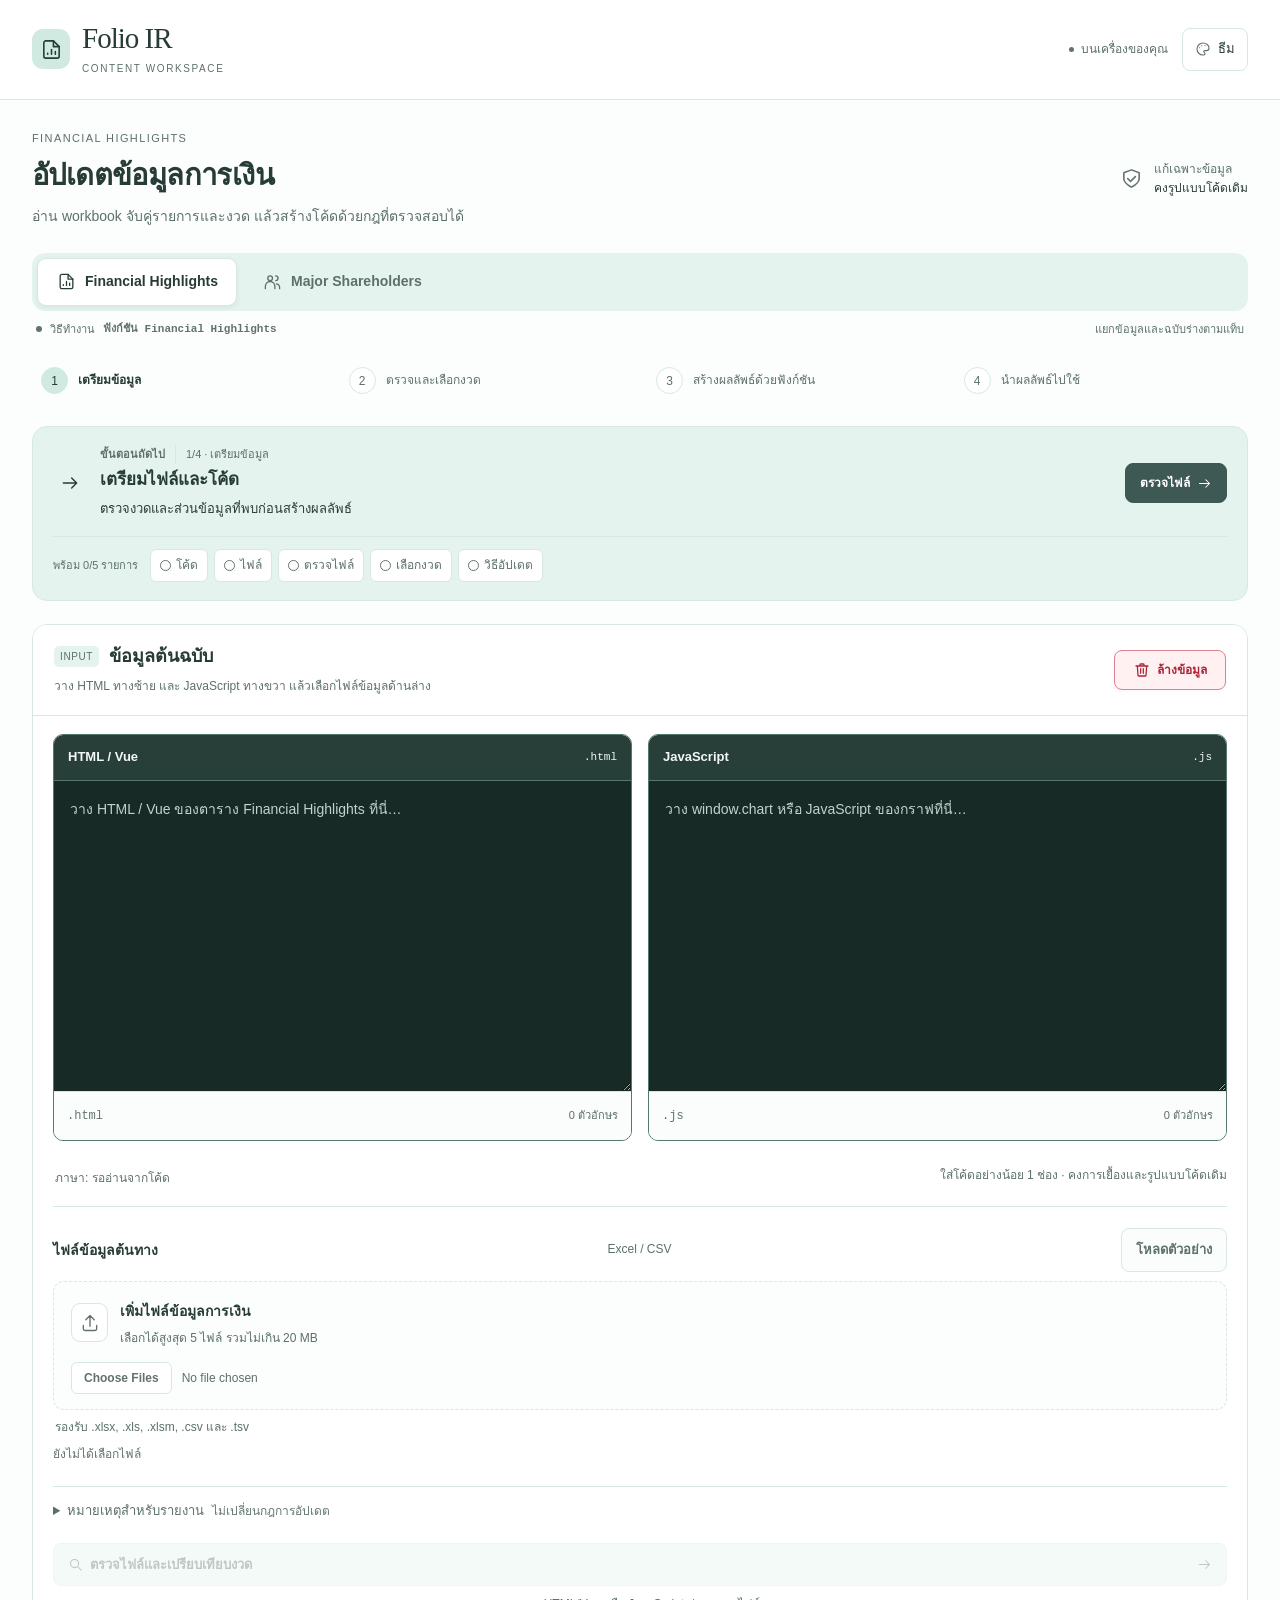
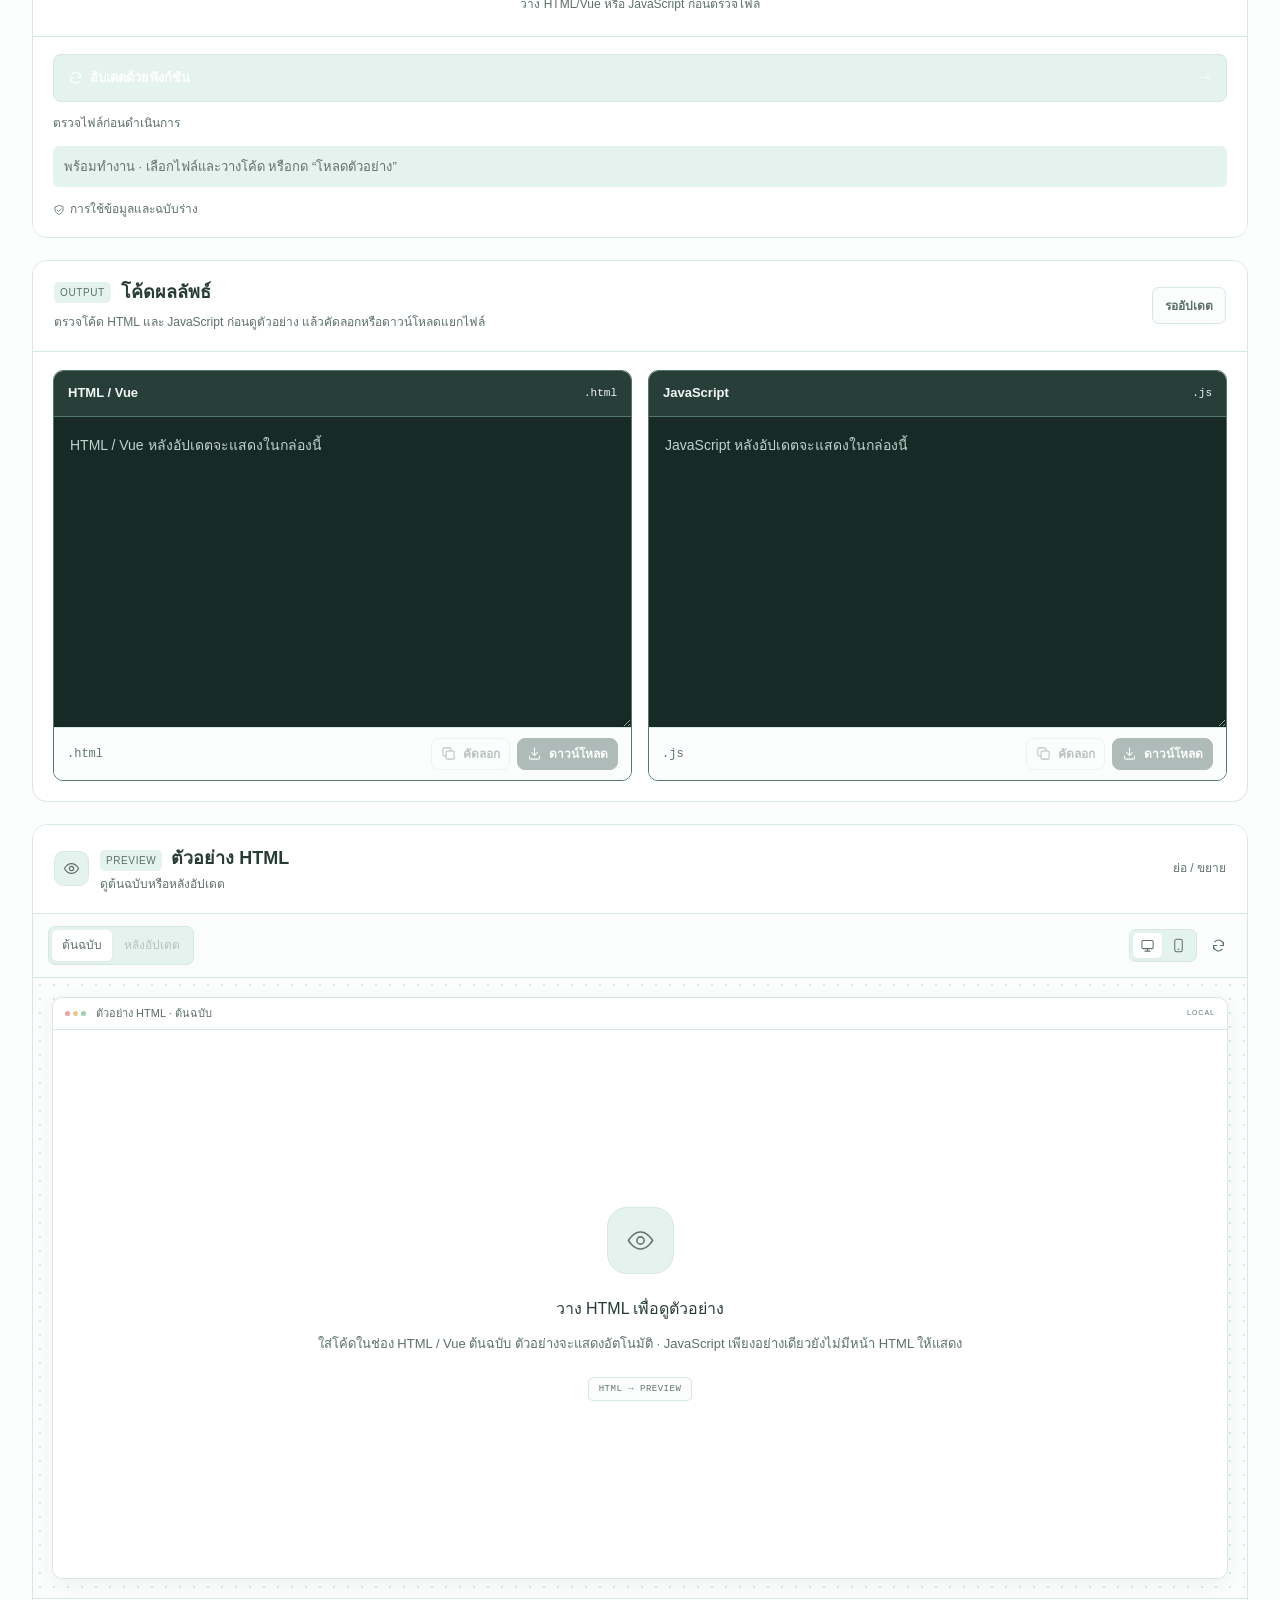
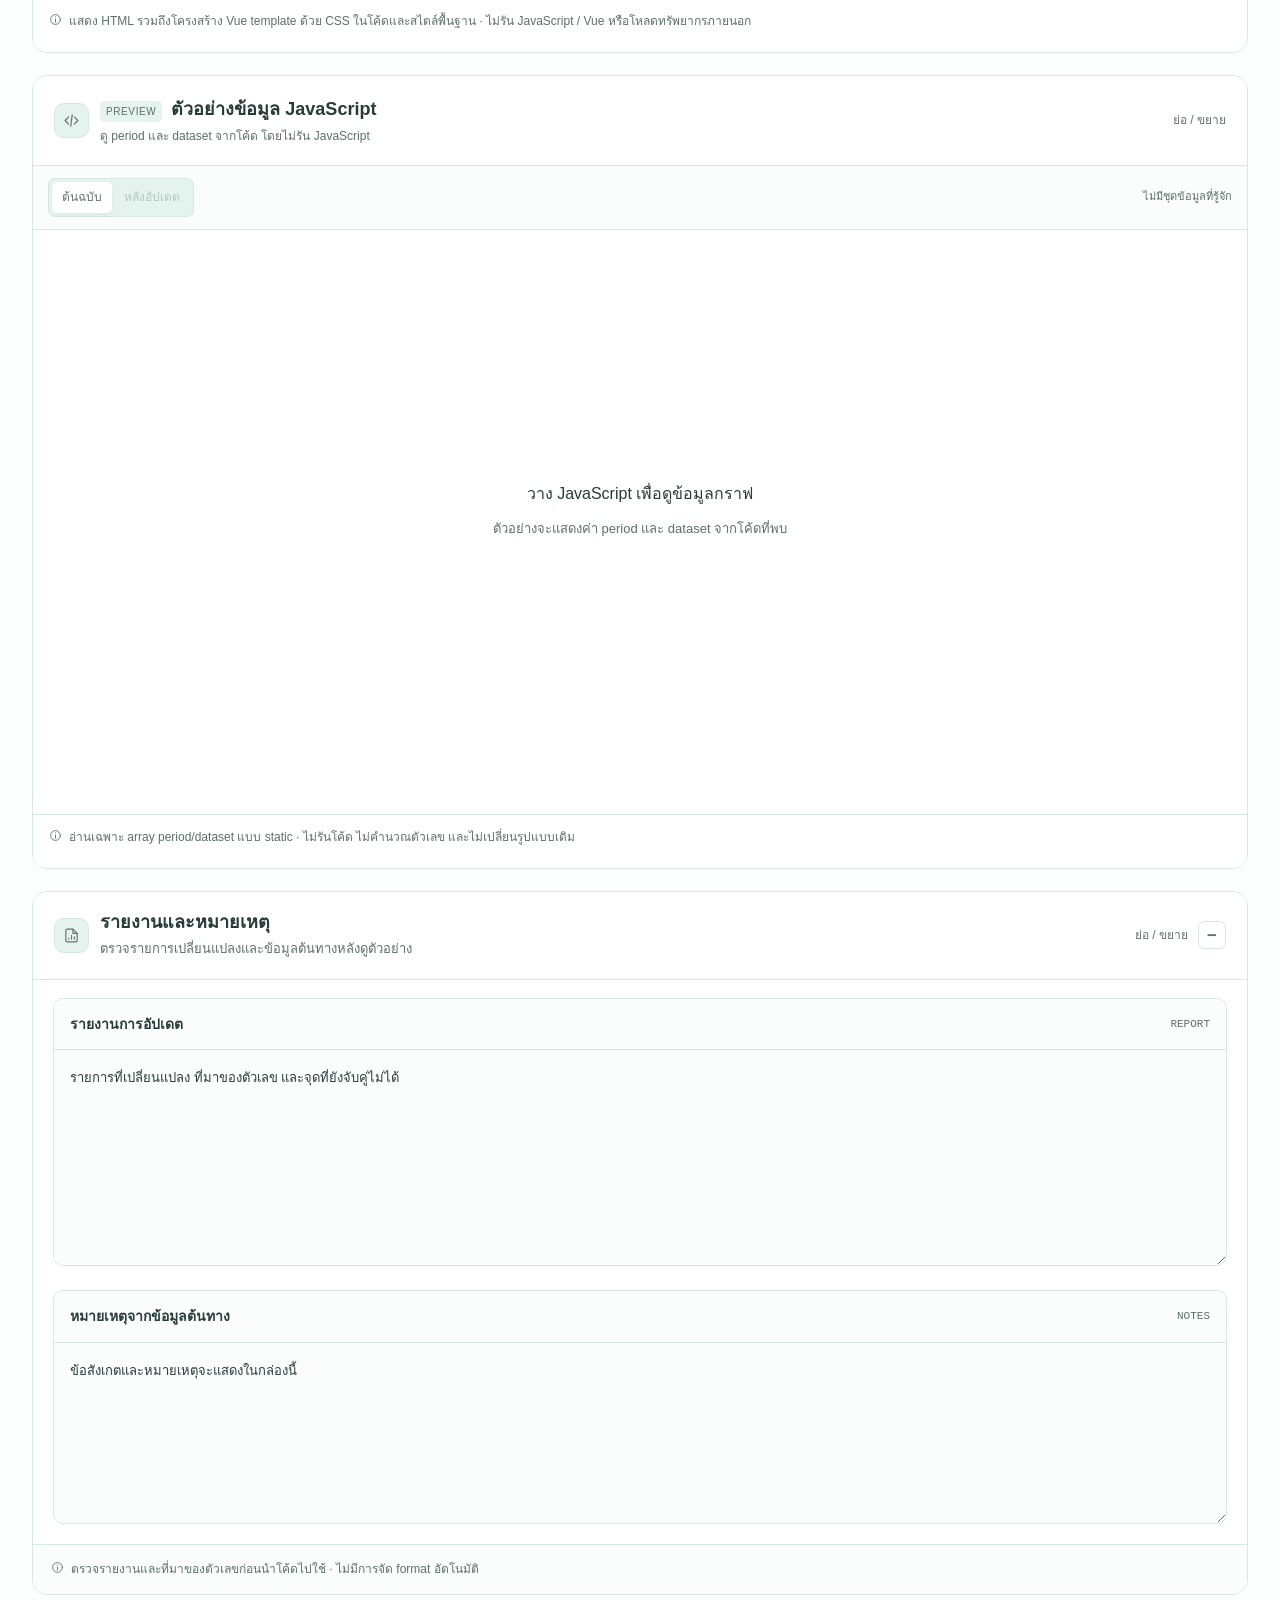
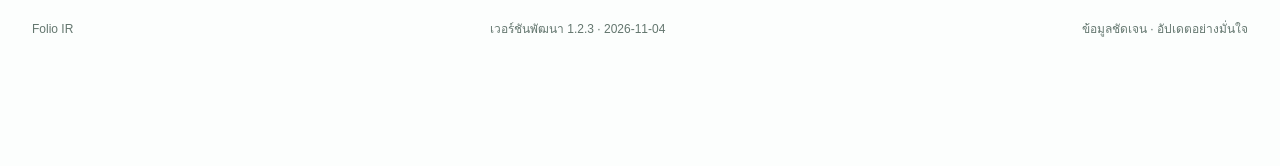
==== commit b170f56e: "Group static shareholder numbers" ====
--- a/index.html
+++ b/index.html
@@ -96,7 +96,7 @@
         <details class="card preview-card layout-wide" open><summary class="card-head"><span class="card-heading"><span class="section-icon mint-icon"><svg class="icon"><use href="#i-eye"/></svg></span><span class="preview-card-title"><span class="section-kicker">PREVIEW</span>ตัวอย่าง HTML<small>ดูต้นฉบับหรือหลังอัปเดต</small></span></span><span class="preview-disclosure">ย่อ / ขยาย</span></summary><div id="output-preview-panel"><div class="preview-toolbar"><div class="preview-source" role="group" aria-label="โค้ดที่ใช้แสดงตัวอย่าง"><button type="button" data-preview-source="original" aria-pressed="true">ต้นฉบับ</button><button type="button" data-preview-source="result" aria-pressed="false" disabled>หลังอัปเดต</button></div><div class="preview-tools"><div class="preview-size" role="group" aria-label="ขนาดหน้าจอตัวอย่าง"><button type="button" data-preview-width="desktop" aria-label="จอกว้าง" title="จอกว้าง" aria-pressed="true"><svg class="icon"><use href="#i-monitor"/></svg></button><button type="button" data-preview-width="mobile" aria-label="มือถือ 390 พิกเซล" title="มือถือ 390 พิกเซล" aria-pressed="false"><svg class="icon"><use href="#i-phone"/></svg></button></div><button type="button" class="preview-refresh" id="refresh-preview" aria-label="รีเฟรชตัวอย่าง" title="รีเฟรชตัวอย่าง"><svg class="icon"><use href="#i-refresh"/></svg></button></div></div><div class="preview-stage" id="preview-stage" data-width="desktop"><div class="preview-browser"><div class="preview-browser-bar"><span class="browser-dots"><i></i><i></i><i></i></span><span id="preview-document-name">ตัวอย่าง HTML · ต้นฉบับ</span><span class="preview-local">LOCAL</span></div><iframe id="html-preview" title="ตัวอย่าง HTML" sandbox="" referrerpolicy="no-referrer" hidden></iframe><div class="preview-empty" id="preview-empty"><span class="preview-empty-icon"><svg class="icon"><use href="#i-eye"/></svg></span><strong>เห็นหน้าตาเว็บก่อนนำไปใช้</strong><p>วาง HTML ในช่องโค้ดต้นฉบับ<br>ตัวอย่างจะแสดงที่นี่โดยอัตโนมัติ</p><span class="preview-empty-label">HTML → PREVIEW</span></div></div></div><div class="preview-caption"><svg class="icon"><use href="#i-info"/></svg><span>แสดง HTML รวมถึงโครงสร้าง Vue template ด้วย CSS ในโค้ดและสไตล์พื้นฐาน · ไม่รัน JavaScript / Vue หรือโหลดทรัพยากรภายนอก</span></div></div></details>
           <details class="card preview-card js-preview-card layout-wide" open><summary class="card-head"><span class="card-heading"><span class="section-icon mint-icon"><svg class="icon"><use href="#i-code"/></svg></span><span class="preview-card-title"><span class="section-kicker">PREVIEW</span>ตัวอย่างข้อมูล JavaScript<small>ดู period และ dataset จากโค้ด โดยไม่รัน JavaScript</small></span></span><span class="preview-disclosure">ย่อ / ขยาย</span></summary><div class="js-preview-panel"><div class="preview-toolbar"><div class="preview-source" role="group" aria-label="โค้ดที่ใช้แสดงตัวอย่าง JavaScript"><button type="button" data-js-preview-source="original" aria-pressed="true">ต้นฉบับ</button><button type="button" data-js-preview-source="result" aria-pressed="false" disabled>หลังอัปเดต</button></div><span id="js-preview-count" class="js-preview-count"></span></div><div id="js-preview-content" class="js-preview-content"><div class="preview-empty js-preview-empty"><strong>วาง JavaScript เพื่อดูข้อมูลกราฟ</strong><p>ตัวอย่างจะแสดงค่า period และ dataset จากโค้ดที่พบ</p></div></div><div class="preview-caption"><svg class="icon"><use href="#i-info"/></svg><span>อ่านเฉพาะ array period/dataset แบบ static · ไม่รันโค้ด ไม่คำนวณตัวเลข และไม่เปลี่ยนรูปแบบเดิม</span></div></div></details>
           <details class="card report-card layout-wide report-collapsible" aria-labelledby="report-section-title" open><summary class="card-head report-card-summary"><div class="card-heading"><span class="section-icon mint-icon"><svg class="icon"><use href="#i-file"/></svg></span><div><h2 id="report-section-title">รายงานและหมายเหตุ</h2><p>ตรวจรายการเปลี่ยนแปลงและข้อมูลต้นทางหลังดูตัวอย่าง</p></div></div><span class="report-disclosure-toggle"><span>ย่อ / ขยาย</span><span class="report-disclosure-symbol" aria-hidden="true"></span></span></summary><div class="result-fields"><section class="output-box" aria-labelledby="report-result-label"><div class="output-box-heading"><label for="report-result" id="report-result-label">รายงานการอัปเดต</label><span>REPORT</span></div><textarea id="report-result" class="result-code prose-result" readonly spellcheck="false" placeholder="รายการที่เปลี่ยนแปลง ที่มาของตัวเลข และจุดที่ยังจับคู่ไม่ได้"></textarea></section><section class="output-box" aria-labelledby="notes-result-label"><div class="output-box-heading"><label for="notes-result" id="notes-result-label">หมายเหตุจากข้อมูลต้นทาง</label><span>NOTES</span></div><textarea id="notes-result" class="result-code prose-result" readonly spellcheck="false" placeholder="ข้อสังเกตและหมายเหตุจะแสดงในกล่องนี้"></textarea></section></div><section id="code-issue-panel" class="code-issue-panel" hidden aria-labelledby="code-issue-title"><div class="code-issue-heading"><span class="code-issue-alert-icon" aria-hidden="true">!</span><div><h3 id="code-issue-title">พบจุดที่ต้องตรวจสอบ <span id="code-issue-count"></span></h3><p>เลือกไฟล์และรายการ เพื่อดูตำแหน่งที่ไฮไลต์ในโค้ด</p></div></div><div id="code-issue-tabs" class="code-issue-tabs" role="tablist" aria-label="ประเภทโค้ดที่ต้องตรวจ"></div><div id="code-issue-workspace" class="code-issue-workspace"><div id="code-issue-list" class="code-issue-list" role="list" aria-label="รายการที่จับคู่ไม่ได้"></div><section class="code-issue-editor" aria-label="ตำแหน่งโค้ดที่ต้องตรวจ"><div class="code-issue-editor-head"><strong id="code-issue-location">เลือกจุดที่ต้องตรวจ</strong><span id="code-issue-language" class="code-issue-file-badge"></span></div><p id="code-issue-message" class="code-issue-message" aria-live="polite"></p><pre id="code-issue-snippet" class="code-issue-snippet"><code></code></pre></section></div></section><div class="result-tip"><svg class="icon"><use href="#i-info"/></svg><span>ตรวจรายงานและที่มาของตัวเลขก่อนนำโค้ดไปใช้ · ไม่มีการจัด format อัตโนมัติ</span></div></details>
-        </div><footer class="foot"><span>Folio IR</span><span class="development-version" aria-label="เวอร์ชันการพัฒนา">เวอร์ชันพัฒนา 1.2.2 · 2026-11-04</span><span>ข้อมูลชัดเจน · อัปเดตอย่างมั่นใจ</span></footer>
+        </div><footer class="foot"><span>Folio IR</span><span class="development-version" aria-label="เวอร์ชันการพัฒนา">เวอร์ชันพัฒนา 1.2.3 · 2026-11-04</span><span>ข้อมูลชัดเจน · อัปเดตอย่างมั่นใจ</span></footer>
         </div>
       </main>
     </div>
@@ -106,8 +106,8 @@
   <script src="preview.js?v=js-data-preview-1" defer></script>
   <script src="workspaces.js" defer></script>
   <script src="xlsx.full.min.js" defer></script>
-  <script src="engine.js?v=folio-1.2.2" defer></script>
+  <script src="engine.js?v=folio-1.2.3" defer></script>
 
-  <script src="app.js?v=folio-1.2.2" defer></script>
+  <script src="app.js?v=folio-1.2.3" defer></script>
 </body>
 </html>
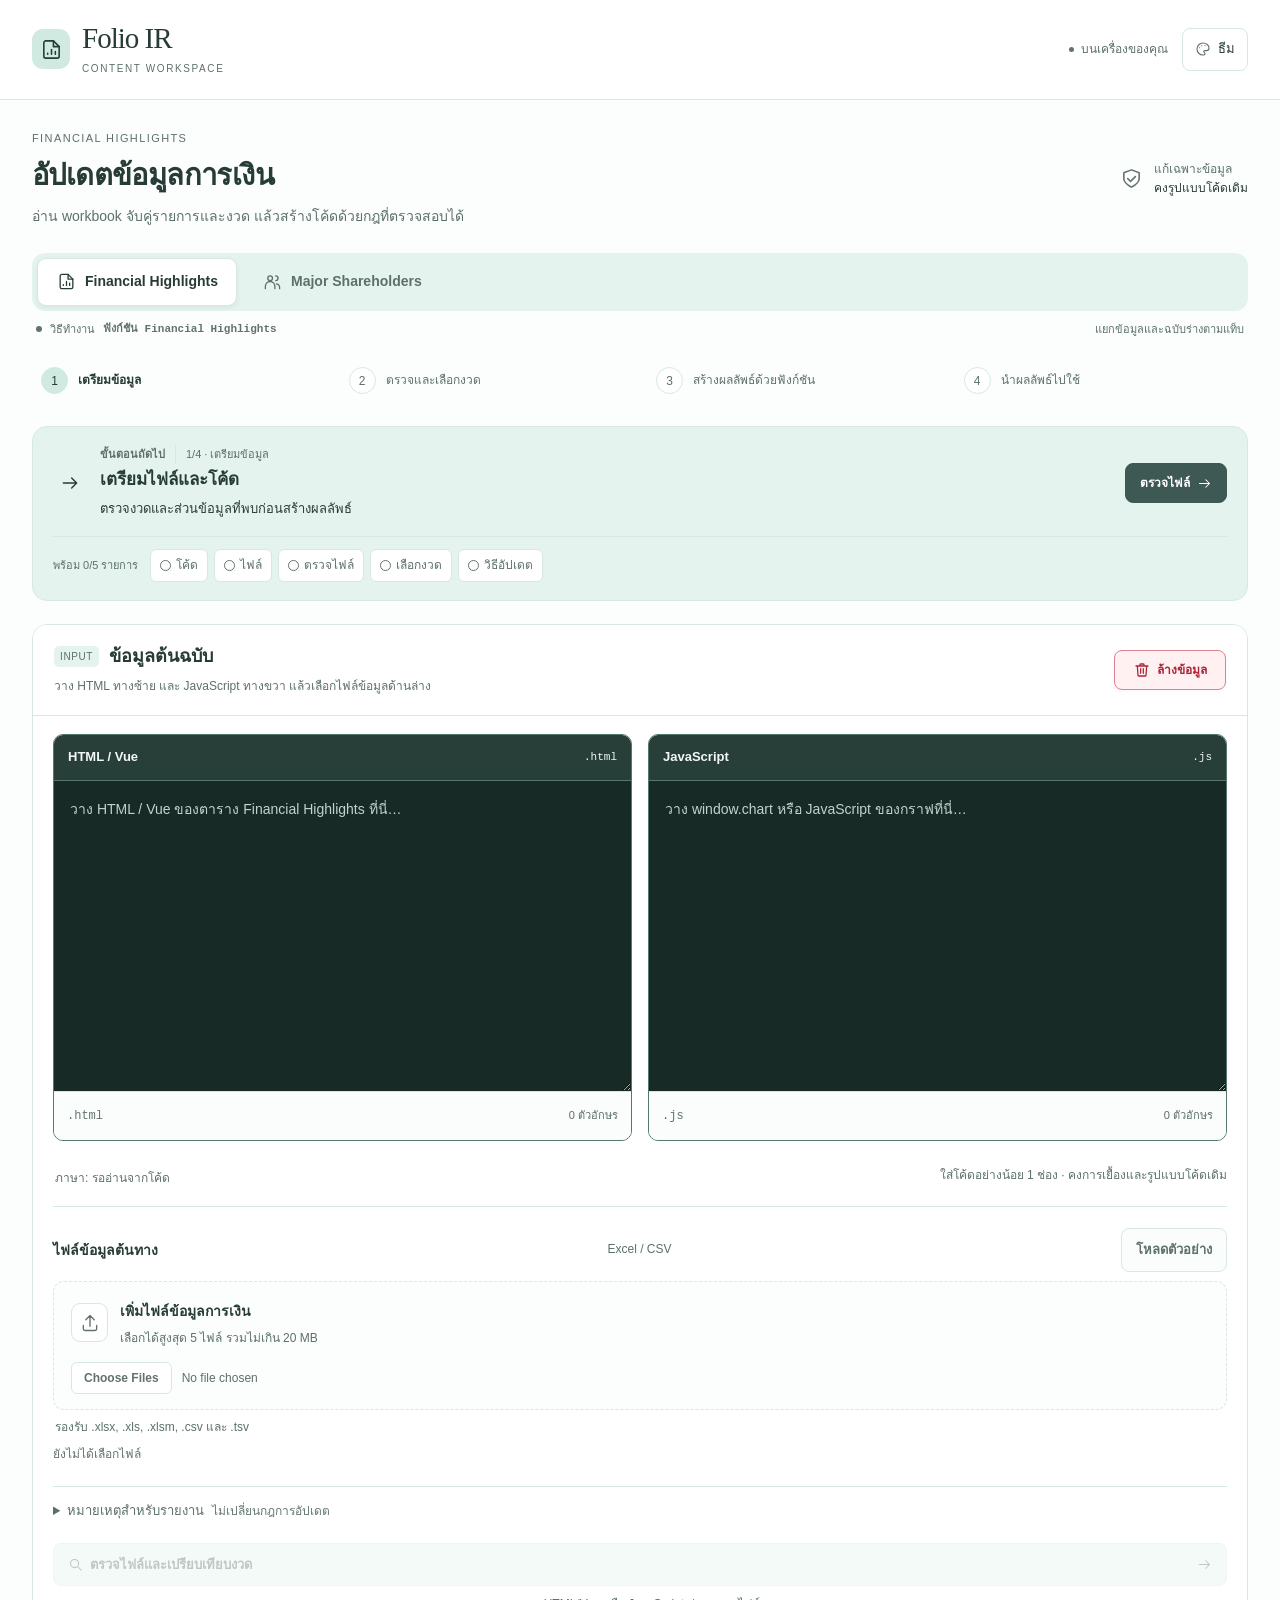
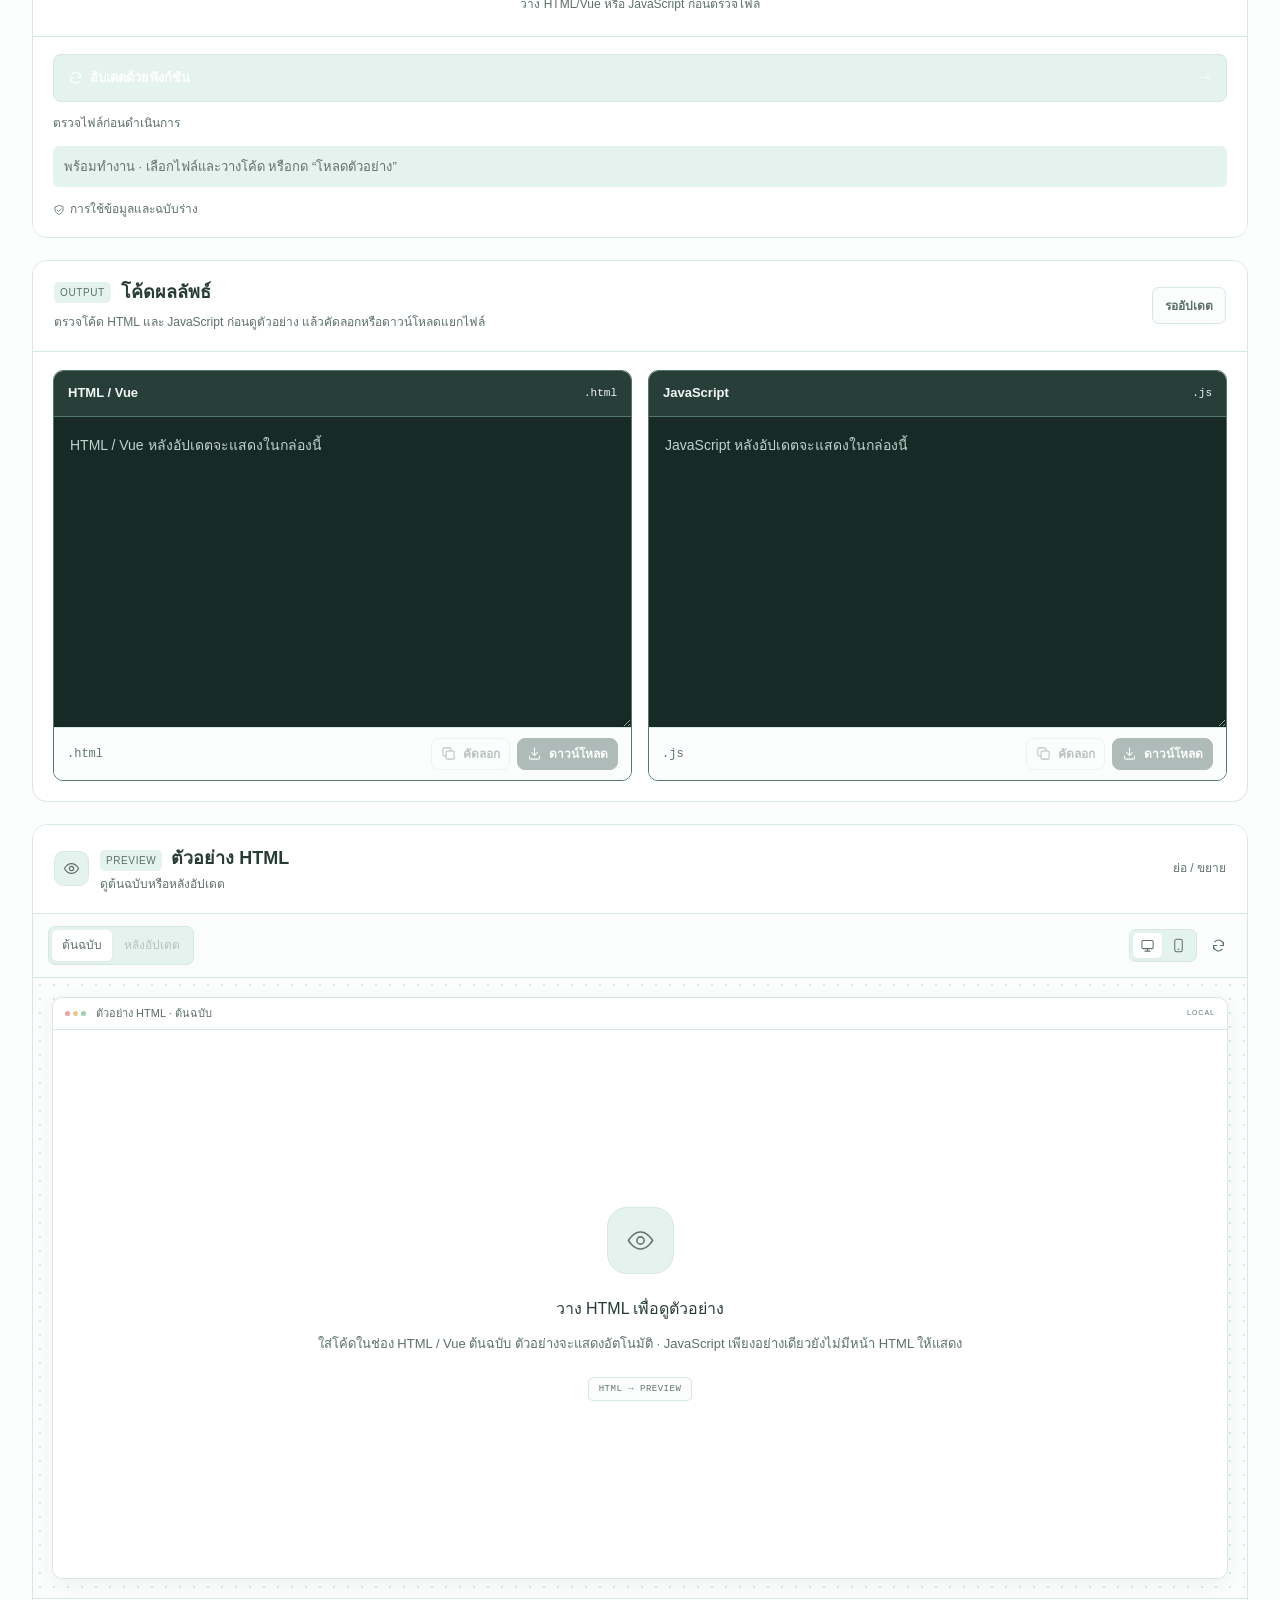
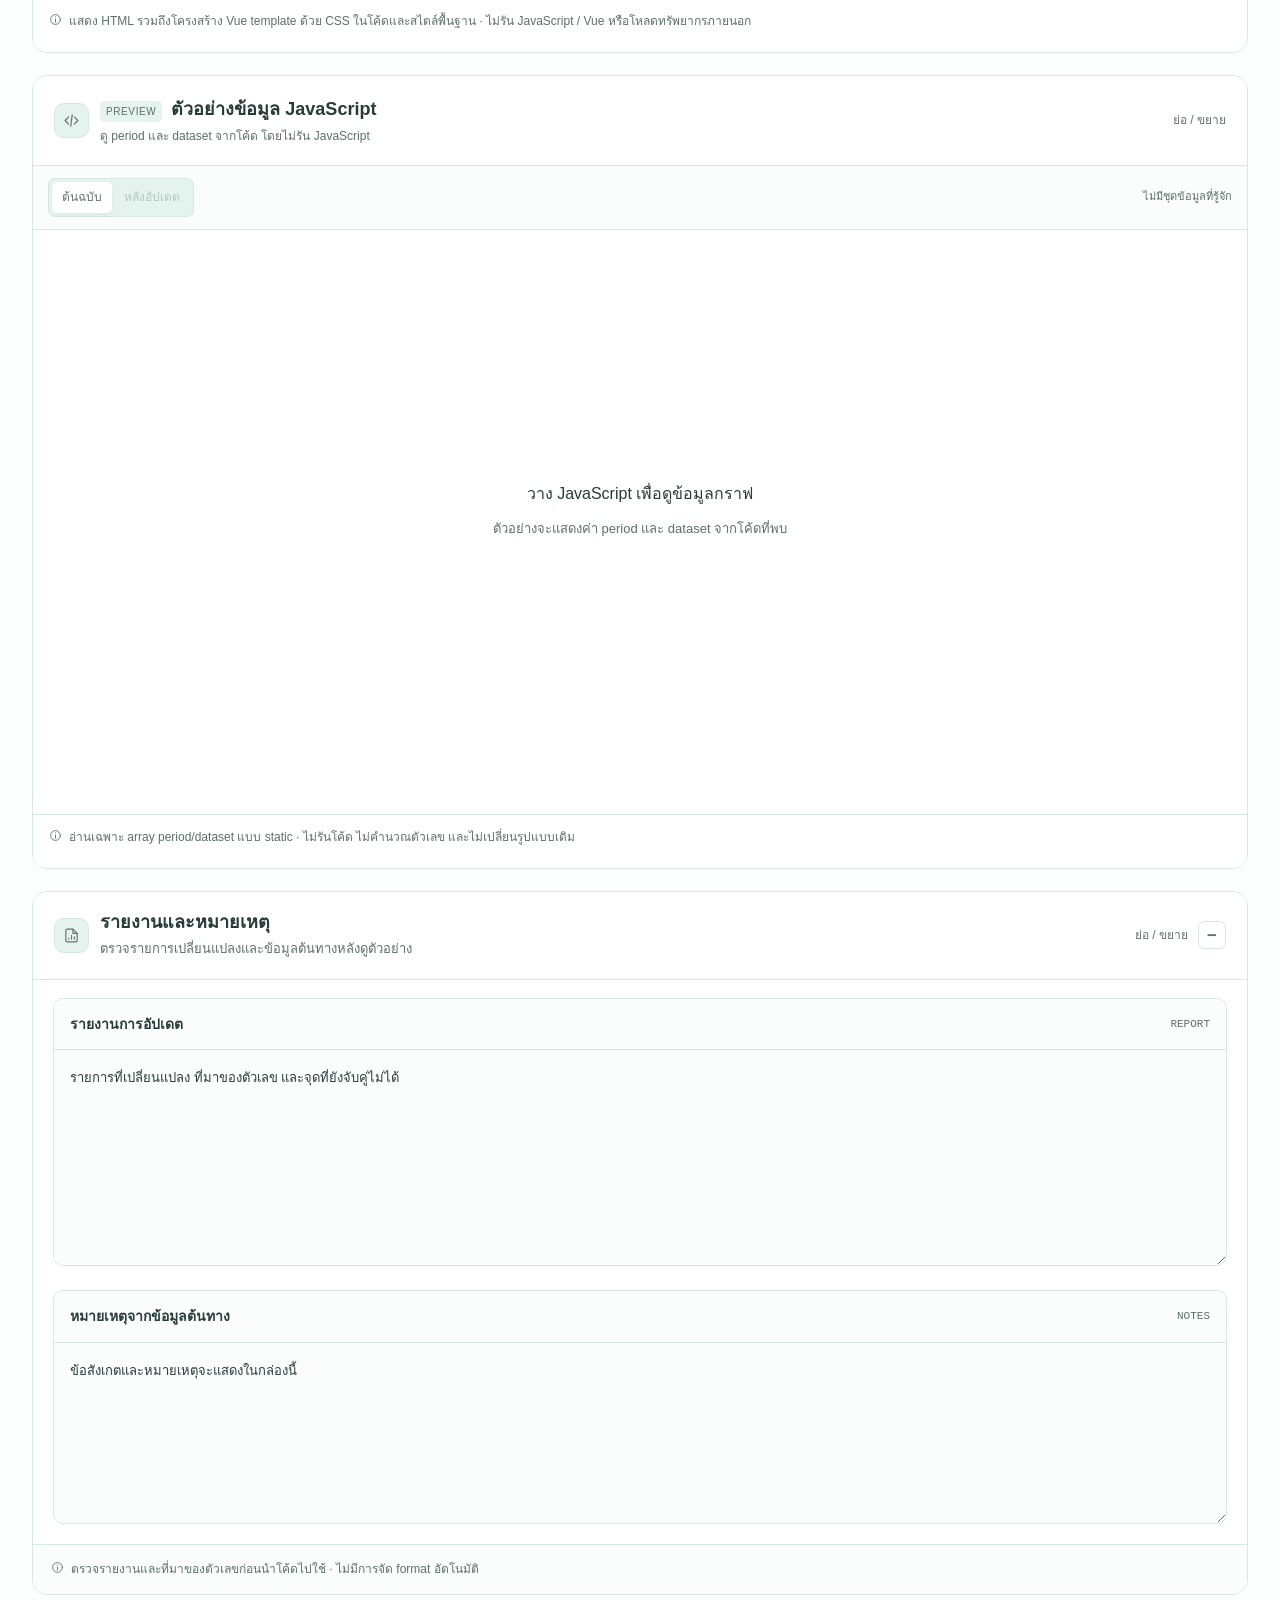
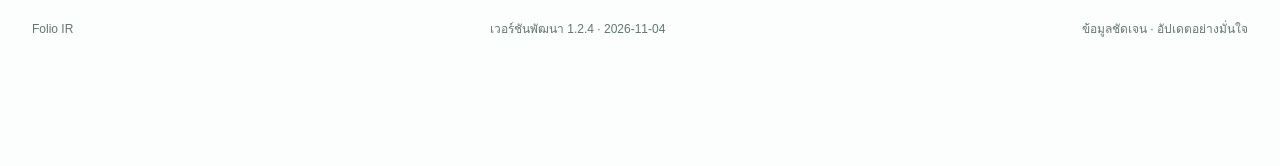
==== commit 0a2fcbb4: "Restrict shareholder fact value matching" ====
--- a/index.html
+++ b/index.html
@@ -96,7 +96,7 @@
         <details class="card preview-card layout-wide" open><summary class="card-head"><span class="card-heading"><span class="section-icon mint-icon"><svg class="icon"><use href="#i-eye"/></svg></span><span class="preview-card-title"><span class="section-kicker">PREVIEW</span>ตัวอย่าง HTML<small>ดูต้นฉบับหรือหลังอัปเดต</small></span></span><span class="preview-disclosure">ย่อ / ขยาย</span></summary><div id="output-preview-panel"><div class="preview-toolbar"><div class="preview-source" role="group" aria-label="โค้ดที่ใช้แสดงตัวอย่าง"><button type="button" data-preview-source="original" aria-pressed="true">ต้นฉบับ</button><button type="button" data-preview-source="result" aria-pressed="false" disabled>หลังอัปเดต</button></div><div class="preview-tools"><div class="preview-size" role="group" aria-label="ขนาดหน้าจอตัวอย่าง"><button type="button" data-preview-width="desktop" aria-label="จอกว้าง" title="จอกว้าง" aria-pressed="true"><svg class="icon"><use href="#i-monitor"/></svg></button><button type="button" data-preview-width="mobile" aria-label="มือถือ 390 พิกเซล" title="มือถือ 390 พิกเซล" aria-pressed="false"><svg class="icon"><use href="#i-phone"/></svg></button></div><button type="button" class="preview-refresh" id="refresh-preview" aria-label="รีเฟรชตัวอย่าง" title="รีเฟรชตัวอย่าง"><svg class="icon"><use href="#i-refresh"/></svg></button></div></div><div class="preview-stage" id="preview-stage" data-width="desktop"><div class="preview-browser"><div class="preview-browser-bar"><span class="browser-dots"><i></i><i></i><i></i></span><span id="preview-document-name">ตัวอย่าง HTML · ต้นฉบับ</span><span class="preview-local">LOCAL</span></div><iframe id="html-preview" title="ตัวอย่าง HTML" sandbox="" referrerpolicy="no-referrer" hidden></iframe><div class="preview-empty" id="preview-empty"><span class="preview-empty-icon"><svg class="icon"><use href="#i-eye"/></svg></span><strong>เห็นหน้าตาเว็บก่อนนำไปใช้</strong><p>วาง HTML ในช่องโค้ดต้นฉบับ<br>ตัวอย่างจะแสดงที่นี่โดยอัตโนมัติ</p><span class="preview-empty-label">HTML → PREVIEW</span></div></div></div><div class="preview-caption"><svg class="icon"><use href="#i-info"/></svg><span>แสดง HTML รวมถึงโครงสร้าง Vue template ด้วย CSS ในโค้ดและสไตล์พื้นฐาน · ไม่รัน JavaScript / Vue หรือโหลดทรัพยากรภายนอก</span></div></div></details>
           <details class="card preview-card js-preview-card layout-wide" open><summary class="card-head"><span class="card-heading"><span class="section-icon mint-icon"><svg class="icon"><use href="#i-code"/></svg></span><span class="preview-card-title"><span class="section-kicker">PREVIEW</span>ตัวอย่างข้อมูล JavaScript<small>ดู period และ dataset จากโค้ด โดยไม่รัน JavaScript</small></span></span><span class="preview-disclosure">ย่อ / ขยาย</span></summary><div class="js-preview-panel"><div class="preview-toolbar"><div class="preview-source" role="group" aria-label="โค้ดที่ใช้แสดงตัวอย่าง JavaScript"><button type="button" data-js-preview-source="original" aria-pressed="true">ต้นฉบับ</button><button type="button" data-js-preview-source="result" aria-pressed="false" disabled>หลังอัปเดต</button></div><span id="js-preview-count" class="js-preview-count"></span></div><div id="js-preview-content" class="js-preview-content"><div class="preview-empty js-preview-empty"><strong>วาง JavaScript เพื่อดูข้อมูลกราฟ</strong><p>ตัวอย่างจะแสดงค่า period และ dataset จากโค้ดที่พบ</p></div></div><div class="preview-caption"><svg class="icon"><use href="#i-info"/></svg><span>อ่านเฉพาะ array period/dataset แบบ static · ไม่รันโค้ด ไม่คำนวณตัวเลข และไม่เปลี่ยนรูปแบบเดิม</span></div></div></details>
           <details class="card report-card layout-wide report-collapsible" aria-labelledby="report-section-title" open><summary class="card-head report-card-summary"><div class="card-heading"><span class="section-icon mint-icon"><svg class="icon"><use href="#i-file"/></svg></span><div><h2 id="report-section-title">รายงานและหมายเหตุ</h2><p>ตรวจรายการเปลี่ยนแปลงและข้อมูลต้นทางหลังดูตัวอย่าง</p></div></div><span class="report-disclosure-toggle"><span>ย่อ / ขยาย</span><span class="report-disclosure-symbol" aria-hidden="true"></span></span></summary><div class="result-fields"><section class="output-box" aria-labelledby="report-result-label"><div class="output-box-heading"><label for="report-result" id="report-result-label">รายงานการอัปเดต</label><span>REPORT</span></div><textarea id="report-result" class="result-code prose-result" readonly spellcheck="false" placeholder="รายการที่เปลี่ยนแปลง ที่มาของตัวเลข และจุดที่ยังจับคู่ไม่ได้"></textarea></section><section class="output-box" aria-labelledby="notes-result-label"><div class="output-box-heading"><label for="notes-result" id="notes-result-label">หมายเหตุจากข้อมูลต้นทาง</label><span>NOTES</span></div><textarea id="notes-result" class="result-code prose-result" readonly spellcheck="false" placeholder="ข้อสังเกตและหมายเหตุจะแสดงในกล่องนี้"></textarea></section></div><section id="code-issue-panel" class="code-issue-panel" hidden aria-labelledby="code-issue-title"><div class="code-issue-heading"><span class="code-issue-alert-icon" aria-hidden="true">!</span><div><h3 id="code-issue-title">พบจุดที่ต้องตรวจสอบ <span id="code-issue-count"></span></h3><p>เลือกไฟล์และรายการ เพื่อดูตำแหน่งที่ไฮไลต์ในโค้ด</p></div></div><div id="code-issue-tabs" class="code-issue-tabs" role="tablist" aria-label="ประเภทโค้ดที่ต้องตรวจ"></div><div id="code-issue-workspace" class="code-issue-workspace"><div id="code-issue-list" class="code-issue-list" role="list" aria-label="รายการที่จับคู่ไม่ได้"></div><section class="code-issue-editor" aria-label="ตำแหน่งโค้ดที่ต้องตรวจ"><div class="code-issue-editor-head"><strong id="code-issue-location">เลือกจุดที่ต้องตรวจ</strong><span id="code-issue-language" class="code-issue-file-badge"></span></div><p id="code-issue-message" class="code-issue-message" aria-live="polite"></p><pre id="code-issue-snippet" class="code-issue-snippet"><code></code></pre></section></div></section><div class="result-tip"><svg class="icon"><use href="#i-info"/></svg><span>ตรวจรายงานและที่มาของตัวเลขก่อนนำโค้ดไปใช้ · ไม่มีการจัด format อัตโนมัติ</span></div></details>
-        </div><footer class="foot"><span>Folio IR</span><span class="development-version" aria-label="เวอร์ชันการพัฒนา">เวอร์ชันพัฒนา 1.2.3 · 2026-11-04</span><span>ข้อมูลชัดเจน · อัปเดตอย่างมั่นใจ</span></footer>
+        </div><footer class="foot"><span>Folio IR</span><span class="development-version" aria-label="เวอร์ชันการพัฒนา">เวอร์ชันพัฒนา 1.2.4 · 2026-11-04</span><span>ข้อมูลชัดเจน · อัปเดตอย่างมั่นใจ</span></footer>
         </div>
       </main>
     </div>
@@ -106,8 +106,8 @@
   <script src="preview.js?v=js-data-preview-1" defer></script>
   <script src="workspaces.js" defer></script>
   <script src="xlsx.full.min.js" defer></script>
-  <script src="engine.js?v=folio-1.2.3" defer></script>
+  <script src="engine.js?v=folio-1.2.4" defer></script>
 
-  <script src="app.js?v=folio-1.2.3" defer></script>
+  <script src="app.js?v=folio-1.2.4" defer></script>
 </body>
 </html>
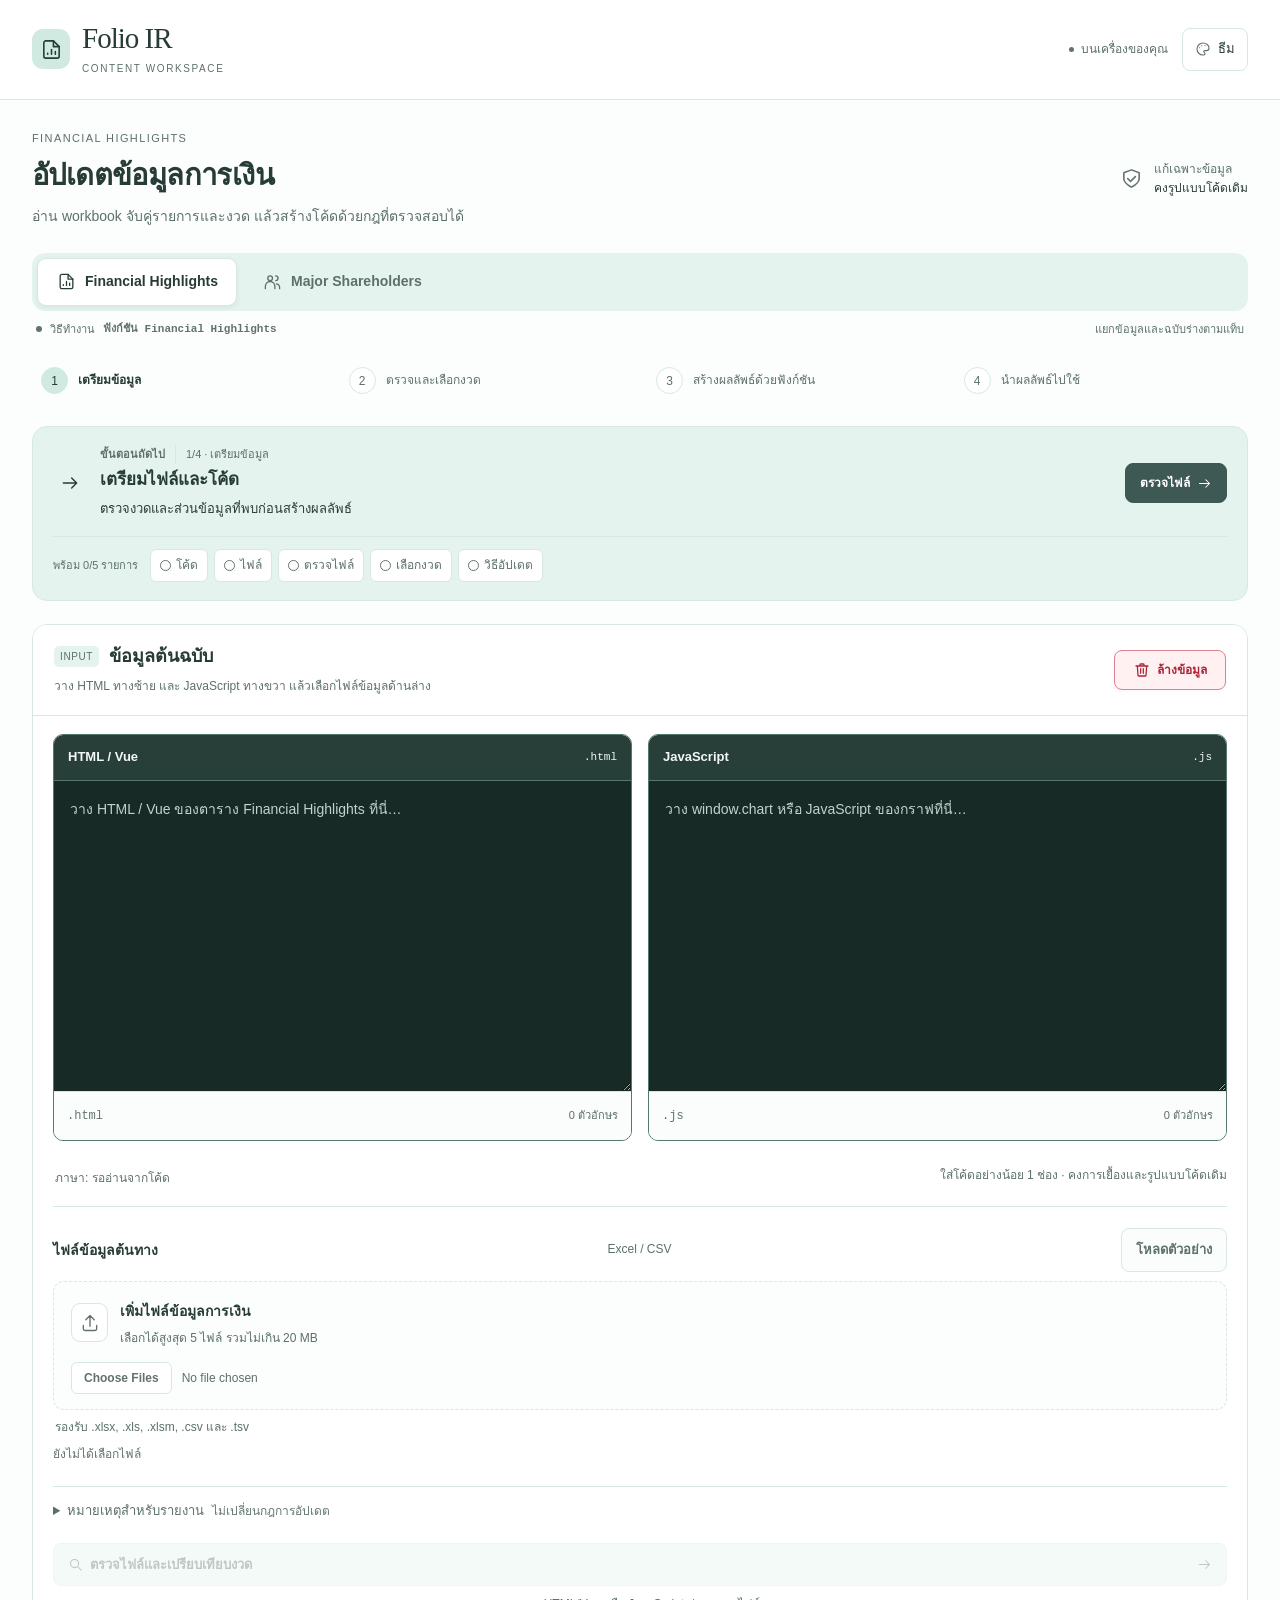
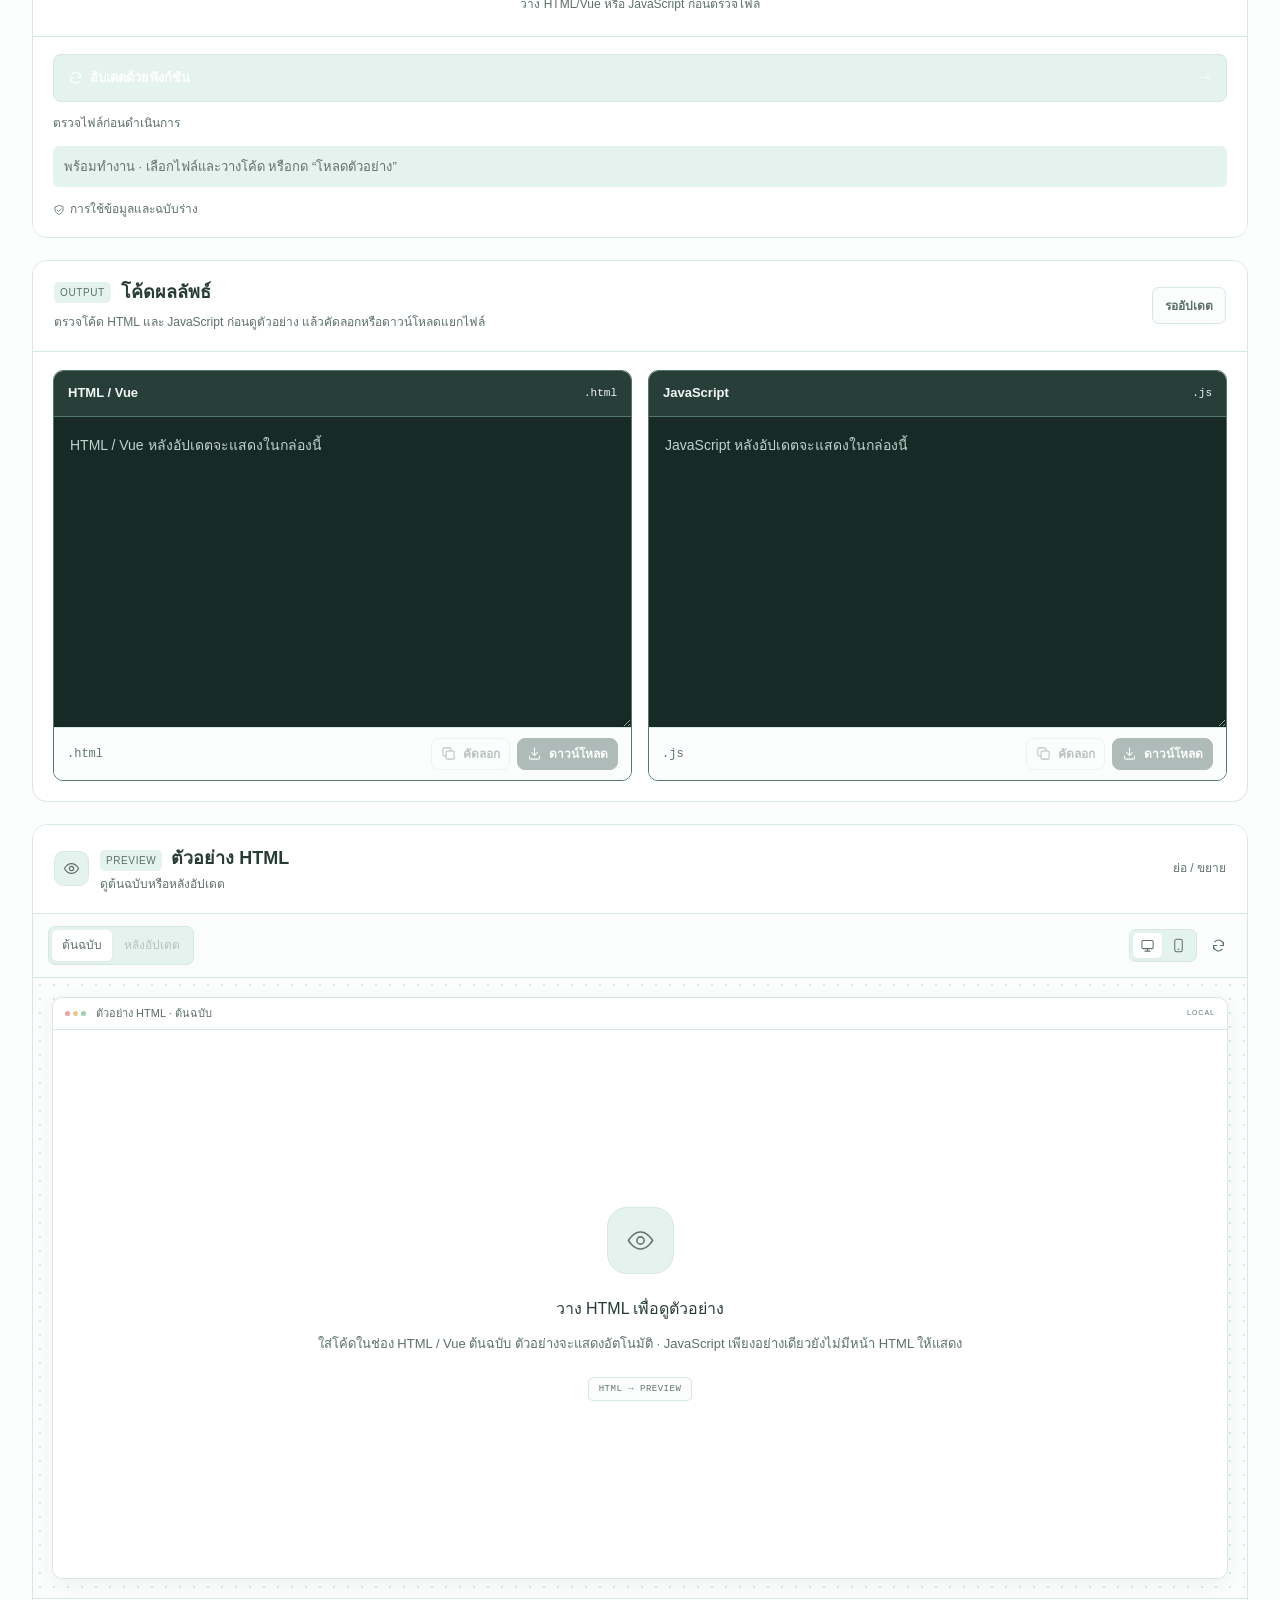
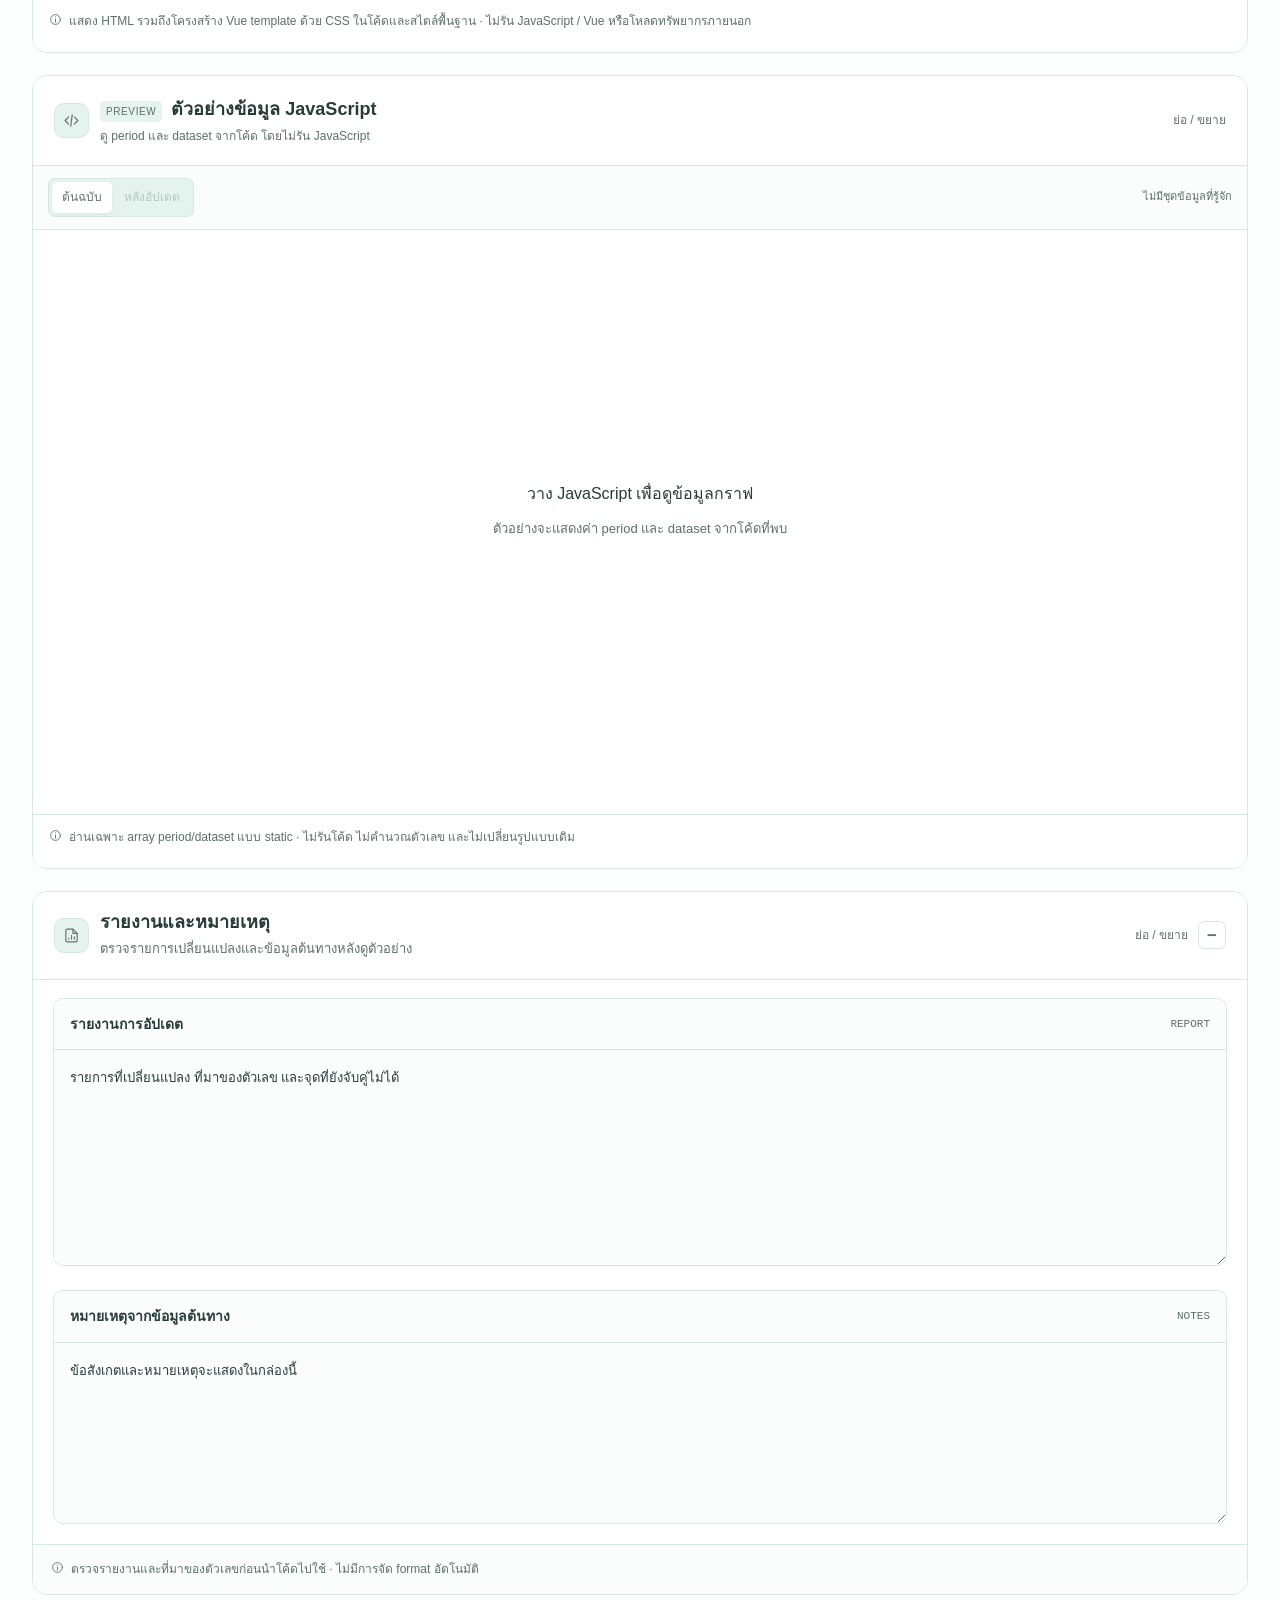
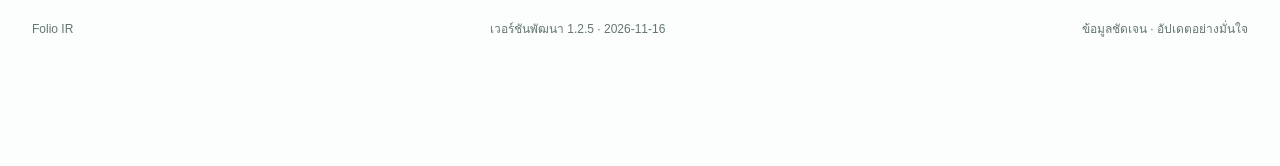
==== commit 42995b61: "Handle merged financial table cells" ====
--- a/index.html
+++ b/index.html
@@ -88,15 +88,15 @@
             <details class="optional-field"><summary>หมายเหตุสำหรับรายงาน<span>ไม่เปลี่ยนกฎการอัปเดต</span></summary><label class="sr-only" for="request">รายละเอียดเพิ่มเติม</label><textarea id="request" rows="2" maxlength="4000" placeholder="เช่น อัปเดตเฉพาะตาราง หรือใช้ข้อมูลไตรมาสล่าสุด"></textarea></details>
             <section class="shareholder-scope" id="shareholder-scope" aria-label="ส่วนข้อมูลผู้ถือหุ้น" hidden><div><strong>ข้อมูลที่ตรวจจากไฟล์</strong><span>อัปเดตเฉพาะส่วนที่มีในโค้ด โดยใช้แหล่งข้อมูลตามสกิล</span></div><ol><li><b>01</b><span><strong>Overview</strong><small>วันที่ สิทธิ และภาพรวม</small></span></li><li><b>02</b><span><strong>Free float</strong><small>ผู้ถือหุ้นรายย่อย</small></span></li><li><b>03</b><span><strong>Graph</strong><small>ข้อมูลกราฟจากไฟล์</small></span></li><li><b>04</b><span><strong>Shareholder list</strong><small>รายชื่อในตาราง</small></span></li></ol><p>รักษา EN / TH, scrollspy-item และสีกราฟเดิม · ตรวจยอดกราฟรวม 100% และรายงานค่าที่ไม่ตรง</p></section>
             <div class="inspect-section" id="inspect-section"><button class="btn inspect-button" id="inspect-files" disabled><svg class="icon"><use href="#i-search"/></svg><span id="inspect-button-label">ตรวจไฟล์และเปรียบเทียบงวด</span><svg class="icon button-arrow"><use href="#i-arrow"/></svg></button><span class="hint inspect-hint" id="inspect-help">ตรวจข้อมูลในเครื่องก่อนเลือกงวดที่ต้องการแสดง</span><div id="inspection-report" class="inspection" aria-live="polite" hidden></div></div>
-            <fieldset class="mode-field" id="display-selection" disabled hidden><legend>เลือกงวดและจัดลำดับผลลัพธ์</legend><span class="hint">กดงวดด้านบนเพื่อเพิ่มลงรายการด้านล่าง แล้วจัดลำดับตามต้องการ ลำดับด้านล่างจะใช้กับทั้งตารางและกราฟเมื่อกดอัปเดต</span><div class="period-actions"><button type="button" class="btn secondary" id="add-all-periods">เพิ่มทุกงวด ↓</button><button type="button" class="btn secondary" id="add-source-periods">เพิ่มงวดในไฟล์ ↓</button><button type="button" class="btn secondary" id="add-existing-periods">เพิ่มงวดในโค้ดเดิม ↓</button></div><section class="period-picker-section" aria-labelledby="period-options-label"><strong id="period-options-label">งวดที่เลือกเพิ่มได้</strong><div class="period-options" id="period-options"></div></section><section class="period-selected-section" aria-labelledby="period-selected-label"><div class="period-selected-heading"><strong id="period-selected-label">ลำดับงวดในผลลัพธ์</strong><button type="button" class="btn secondary" id="clear-selected-periods" disabled>ล้างรายการ</button></div><ol class="period-selected" id="period-selected" aria-label="งวดที่เลือกเรียงตามลำดับผลลัพธ์"></ol><p id="period-empty">ยังไม่มีงวดในรายการด้านล่าง</p><p id="period-selection-summary" role="status" aria-live="polite"></p></section></fieldset>
-            <fieldset class="mode-field" id="update-language" disabled><legend>ภาษาของตารางที่จะอัปเดต</legend><span class="hint">เลือกแถว HTML ตามภาษา · กราฟ JavaScript ยังคงอัปเดตตามข้อมูลที่เลือก</span><label class="mode-choice" for="language-en"><input type="radio" id="language-en" name="target-language" value="en" checked><span><strong>English only</strong><small>อัปเดตแถวที่มีชื่อภาษาอังกฤษ</small></span></label><label class="mode-choice" for="language-th"><input type="radio" id="language-th" name="target-language" value="th"><span><strong>ภาษาไทยเท่านั้น</strong><small>อัปเดตแถวที่มีชื่อภาษาไทย</small></span></label></fieldset>
+            <fieldset class="mode-field" id="display-selection" disabled hidden><legend>เลือกงวดและจัดลำดับผลลัพธ์</legend><span class="hint">งวด 3M, 6M, 9M และ 1H ที่พบในไฟล์จะถูกเลือกให้อัตโนมัติ ปรับลำดับหรือนำออกได้ ลำดับนี้ใช้กับทั้งตารางและกราฟเมื่อกดอัปเดต</span><div class="period-actions"><button type="button" class="btn secondary" id="add-all-periods">เพิ่มทุกงวด ↓</button><button type="button" class="btn secondary" id="add-source-periods">เพิ่มงวดในไฟล์ ↓</button><button type="button" class="btn secondary" id="add-existing-periods">เพิ่มงวดในโค้ดเดิม ↓</button></div><section class="period-picker-section" aria-labelledby="period-options-label"><strong id="period-options-label">งวดที่เลือกเพิ่มได้</strong><div class="period-options" id="period-options"></div></section><section class="period-selected-section" aria-labelledby="period-selected-label"><div class="period-selected-heading"><strong id="period-selected-label">ลำดับงวดในผลลัพธ์</strong><button type="button" class="btn secondary" id="clear-selected-periods" disabled>ล้างรายการ</button></div><ol class="period-selected" id="period-selected" aria-label="งวดที่เลือกเรียงตามลำดับผลลัพธ์"></ol><p id="period-empty">ยังไม่มีงวดในรายการด้านล่าง</p><p id="period-selection-summary" role="status" aria-live="polite"></p></section></fieldset>
+            <fieldset class="mode-field" id="update-language" disabled><legend>ภาษาที่ต้องการอัปเดต</legend><span class="hint" id="target-language-help">เลือกภาษาเพื่ออัปเดตข้อมูล HTML และ JavaScript</span><label class="mode-choice" for="language-en"><input type="radio" id="language-en" name="target-language" value="en" checked><span><strong>English only</strong><small>อัปเดตเฉพาะเนื้อหาภาษาอังกฤษ</small></span></label><label class="mode-choice" for="language-th"><input type="radio" id="language-th" name="target-language" value="th"><span><strong>ภาษาไทยเท่านั้น</strong><small>อัปเดตเฉพาะเนื้อหาภาษาไทย</small></span></label></fieldset>
             <fieldset class="mode-field" id="update-mode" disabled hidden><legend>วิธีอัปเดตข้อมูล</legend><label class="mode-choice" for="mode-add"><input type="radio" id="mode-add" name="update-mode" value="add"><span><strong>เพิ่มและอัปเดตข้อมูล</strong><small>เพิ่มงวดใหม่ และใช้ตัวเลขจากไฟล์ทับงวดที่เลือกซึ่งมีอยู่แล้ว</small></span></label><label class="mode-choice" for="mode-replace"><input type="radio" id="mode-replace" name="update-mode" value="replace"><span><strong>แทนที่ข้อมูลเดิม</strong><small>ใช้ตัวเลขจากไฟล์ในงวดที่เลือก และเก็บค่าของงวดที่มีเฉพาะในโค้ดเดิม</small></span></label></fieldset>
           </div><div class="input-footer"><div class="actions"><button class="btn primary run-button" id="run-update" disabled><svg class="icon"><use href="#i-refresh"/></svg>อัปเดตด้วยฟังก์ชัน<svg class="icon button-arrow"><use href="#i-arrow"/></svg></button><button class="btn secondary" id="cancel-update" hidden>ยกเลิกงาน</button></div><p id="run-help" class="run-help">เตรียมโค้ดและไฟล์ แล้วทำตามขั้นตอนถัดไป</p><div id="status" class="status" role="status" aria-live="polite"></div><details class="privacy"><summary><svg class="icon"><use href="#i-shield"/></svg>การใช้ข้อมูลและฉบับร่าง</summary><p>ไม่ใช้ AI หรือ API: workbook และโค้ดจะถูกอ่านและประมวลผลในเบราว์เซอร์นี้เท่านั้น โค้ดต้นฉบับจะเก็บเป็นฉบับร่างในเบราว์เซอร์ ส่วนไฟล์ข้อมูลต้องเลือกใหม่เมื่อเปิดหน้าอีกครั้ง</p></details></div></section>
           <section class="card result-card" aria-labelledby="result-title"><div class="card-head"><div class="card-heading"><span class="section-icon mint-icon"><svg class="icon"><use href="#i-code"/></svg></span><div><span class="section-kicker">OUTPUT</span><h2 id="result-title">โค้ดผลลัพธ์</h2><p>ตรวจโค้ด HTML และ JavaScript ก่อนดูตัวอย่าง แล้วคัดลอกหรือดาวน์โหลดแยกไฟล์</p></div></div><div class="result-status-actions" role="group" aria-label="สถานะการอัปเดต"><button type="button" class="result-badge" id="result-badge" data-state="empty" aria-live="polite" title="คลิกเพื่อดูรายงานการอัปเดต" disabled>รออัปเดต</button><button type="button" class="result-badge" id="result-error-badge" data-state="warning" aria-live="polite" title="คลิกเพื่อไปยังจุดที่พบ error" hidden disabled></button></div></div><div class="result-fields"><section class="output-box" aria-labelledby="html-result-label"><div class="output-box-heading"><label for="html-result" id="html-result-label">HTML / Vue</label><span>.html</span></div><textarea id="html-result" aria-label="HTML / Vue ที่อัปเดตแล้ว" class="result-code" readonly spellcheck="false" wrap="off" placeholder="HTML / Vue หลังอัปเดตจะแสดงในกล่องนี้"></textarea><div class="output-actions"><span class="output-format">.html</span><button class="btn secondary copy-result" data-target="html-result" disabled><svg class="icon"><use href="#i-copy"/></svg>คัดลอก</button><button class="btn primary download-result" data-target="html-result" data-name="updated-ir-page.html" disabled><svg class="icon"><use href="#i-download"/></svg>ดาวน์โหลด</button></div></section><section class="output-box" aria-labelledby="javascript-result-label"><div class="output-box-heading"><label for="javascript-result" id="javascript-result-label">JavaScript</label><span>.js</span></div><textarea id="javascript-result" aria-label="JavaScript ที่อัปเดตแล้ว" class="result-code" readonly spellcheck="false" wrap="off" placeholder="JavaScript หลังอัปเดตจะแสดงในกล่องนี้"></textarea><div class="output-actions"><span class="output-format">.js</span><button class="btn secondary copy-result" data-target="javascript-result" disabled><svg class="icon"><use href="#i-copy"/></svg>คัดลอก</button><button class="btn primary download-result" data-target="javascript-result" data-name="updated-ir-chart.js" disabled><svg class="icon"><use href="#i-download"/></svg>ดาวน์โหลด</button></div></section></div></section>
         <details class="card preview-card layout-wide" open><summary class="card-head"><span class="card-heading"><span class="section-icon mint-icon"><svg class="icon"><use href="#i-eye"/></svg></span><span class="preview-card-title"><span class="section-kicker">PREVIEW</span>ตัวอย่าง HTML<small>ดูต้นฉบับหรือหลังอัปเดต</small></span></span><span class="preview-disclosure">ย่อ / ขยาย</span></summary><div id="output-preview-panel"><div class="preview-toolbar"><div class="preview-source" role="group" aria-label="โค้ดที่ใช้แสดงตัวอย่าง"><button type="button" data-preview-source="original" aria-pressed="true">ต้นฉบับ</button><button type="button" data-preview-source="result" aria-pressed="false" disabled>หลังอัปเดต</button></div><div class="preview-tools"><div class="preview-size" role="group" aria-label="ขนาดหน้าจอตัวอย่าง"><button type="button" data-preview-width="desktop" aria-label="จอกว้าง" title="จอกว้าง" aria-pressed="true"><svg class="icon"><use href="#i-monitor"/></svg></button><button type="button" data-preview-width="mobile" aria-label="มือถือ 390 พิกเซล" title="มือถือ 390 พิกเซล" aria-pressed="false"><svg class="icon"><use href="#i-phone"/></svg></button></div><button type="button" class="preview-refresh" id="refresh-preview" aria-label="รีเฟรชตัวอย่าง" title="รีเฟรชตัวอย่าง"><svg class="icon"><use href="#i-refresh"/></svg></button></div></div><div class="preview-stage" id="preview-stage" data-width="desktop"><div class="preview-browser"><div class="preview-browser-bar"><span class="browser-dots"><i></i><i></i><i></i></span><span id="preview-document-name">ตัวอย่าง HTML · ต้นฉบับ</span><span class="preview-local">LOCAL</span></div><iframe id="html-preview" title="ตัวอย่าง HTML" sandbox="" referrerpolicy="no-referrer" hidden></iframe><div class="preview-empty" id="preview-empty"><span class="preview-empty-icon"><svg class="icon"><use href="#i-eye"/></svg></span><strong>เห็นหน้าตาเว็บก่อนนำไปใช้</strong><p>วาง HTML ในช่องโค้ดต้นฉบับ<br>ตัวอย่างจะแสดงที่นี่โดยอัตโนมัติ</p><span class="preview-empty-label">HTML → PREVIEW</span></div></div></div><div class="preview-caption"><svg class="icon"><use href="#i-info"/></svg><span>แสดง HTML รวมถึงโครงสร้าง Vue template ด้วย CSS ในโค้ดและสไตล์พื้นฐาน · ไม่รัน JavaScript / Vue หรือโหลดทรัพยากรภายนอก</span></div></div></details>
           <details class="card preview-card js-preview-card layout-wide" open><summary class="card-head"><span class="card-heading"><span class="section-icon mint-icon"><svg class="icon"><use href="#i-code"/></svg></span><span class="preview-card-title"><span class="section-kicker">PREVIEW</span>ตัวอย่างข้อมูล JavaScript<small>ดู period และ dataset จากโค้ด โดยไม่รัน JavaScript</small></span></span><span class="preview-disclosure">ย่อ / ขยาย</span></summary><div class="js-preview-panel"><div class="preview-toolbar"><div class="preview-source" role="group" aria-label="โค้ดที่ใช้แสดงตัวอย่าง JavaScript"><button type="button" data-js-preview-source="original" aria-pressed="true">ต้นฉบับ</button><button type="button" data-js-preview-source="result" aria-pressed="false" disabled>หลังอัปเดต</button></div><span id="js-preview-count" class="js-preview-count"></span></div><div id="js-preview-content" class="js-preview-content"><div class="preview-empty js-preview-empty"><strong>วาง JavaScript เพื่อดูข้อมูลกราฟ</strong><p>ตัวอย่างจะแสดงค่า period และ dataset จากโค้ดที่พบ</p></div></div><div class="preview-caption"><svg class="icon"><use href="#i-info"/></svg><span>อ่านเฉพาะ array period/dataset แบบ static · ไม่รันโค้ด ไม่คำนวณตัวเลข และไม่เปลี่ยนรูปแบบเดิม</span></div></div></details>
           <details class="card report-card layout-wide report-collapsible" aria-labelledby="report-section-title" open><summary class="card-head report-card-summary"><div class="card-heading"><span class="section-icon mint-icon"><svg class="icon"><use href="#i-file"/></svg></span><div><h2 id="report-section-title">รายงานและหมายเหตุ</h2><p>ตรวจรายการเปลี่ยนแปลงและข้อมูลต้นทางหลังดูตัวอย่าง</p></div></div><span class="report-disclosure-toggle"><span>ย่อ / ขยาย</span><span class="report-disclosure-symbol" aria-hidden="true"></span></span></summary><div class="result-fields"><section class="output-box" aria-labelledby="report-result-label"><div class="output-box-heading"><label for="report-result" id="report-result-label">รายงานการอัปเดต</label><span>REPORT</span></div><textarea id="report-result" class="result-code prose-result" readonly spellcheck="false" placeholder="รายการที่เปลี่ยนแปลง ที่มาของตัวเลข และจุดที่ยังจับคู่ไม่ได้"></textarea></section><section class="output-box" aria-labelledby="notes-result-label"><div class="output-box-heading"><label for="notes-result" id="notes-result-label">หมายเหตุจากข้อมูลต้นทาง</label><span>NOTES</span></div><textarea id="notes-result" class="result-code prose-result" readonly spellcheck="false" placeholder="ข้อสังเกตและหมายเหตุจะแสดงในกล่องนี้"></textarea></section></div><section id="code-issue-panel" class="code-issue-panel" hidden aria-labelledby="code-issue-title"><div class="code-issue-heading"><span class="code-issue-alert-icon" aria-hidden="true">!</span><div><h3 id="code-issue-title">พบจุดที่ต้องตรวจสอบ <span id="code-issue-count"></span></h3><p>เลือกไฟล์และรายการ เพื่อดูตำแหน่งที่ไฮไลต์ในโค้ด</p></div></div><div id="code-issue-tabs" class="code-issue-tabs" role="tablist" aria-label="ประเภทโค้ดที่ต้องตรวจ"></div><div id="code-issue-workspace" class="code-issue-workspace"><div id="code-issue-list" class="code-issue-list" role="list" aria-label="รายการที่จับคู่ไม่ได้"></div><section class="code-issue-editor" aria-label="ตำแหน่งโค้ดที่ต้องตรวจ"><div class="code-issue-editor-head"><strong id="code-issue-location">เลือกจุดที่ต้องตรวจ</strong><span id="code-issue-language" class="code-issue-file-badge"></span></div><p id="code-issue-message" class="code-issue-message" aria-live="polite"></p><pre id="code-issue-snippet" class="code-issue-snippet"><code></code></pre></section></div></section><div class="result-tip"><svg class="icon"><use href="#i-info"/></svg><span>ตรวจรายงานและที่มาของตัวเลขก่อนนำโค้ดไปใช้ · ไม่มีการจัด format อัตโนมัติ</span></div></details>
-        </div><footer class="foot"><span>Folio IR</span><span class="development-version" aria-label="เวอร์ชันการพัฒนา">เวอร์ชันพัฒนา 1.2.4 · 2026-11-04</span><span>ข้อมูลชัดเจน · อัปเดตอย่างมั่นใจ</span></footer>
+        </div><footer class="foot"><span>Folio IR</span><span class="development-version" aria-label="เวอร์ชันการพัฒนา">เวอร์ชันพัฒนา 1.2.5 · 2026-11-16</span><span>ข้อมูลชัดเจน · อัปเดตอย่างมั่นใจ</span></footer>
         </div>
       </main>
     </div>
@@ -106,8 +106,8 @@
   <script src="preview.js?v=js-data-preview-1" defer></script>
   <script src="workspaces.js" defer></script>
   <script src="xlsx.full.min.js" defer></script>
-  <script src="engine.js?v=folio-1.2.4" defer></script>
+  <script src="engine.js?v=folio-1.2.5" defer></script>
 
-  <script src="app.js?v=folio-1.2.4" defer></script>
+  <script src="app.js?v=folio-1.2.5" defer></script>
 </body>
 </html>
